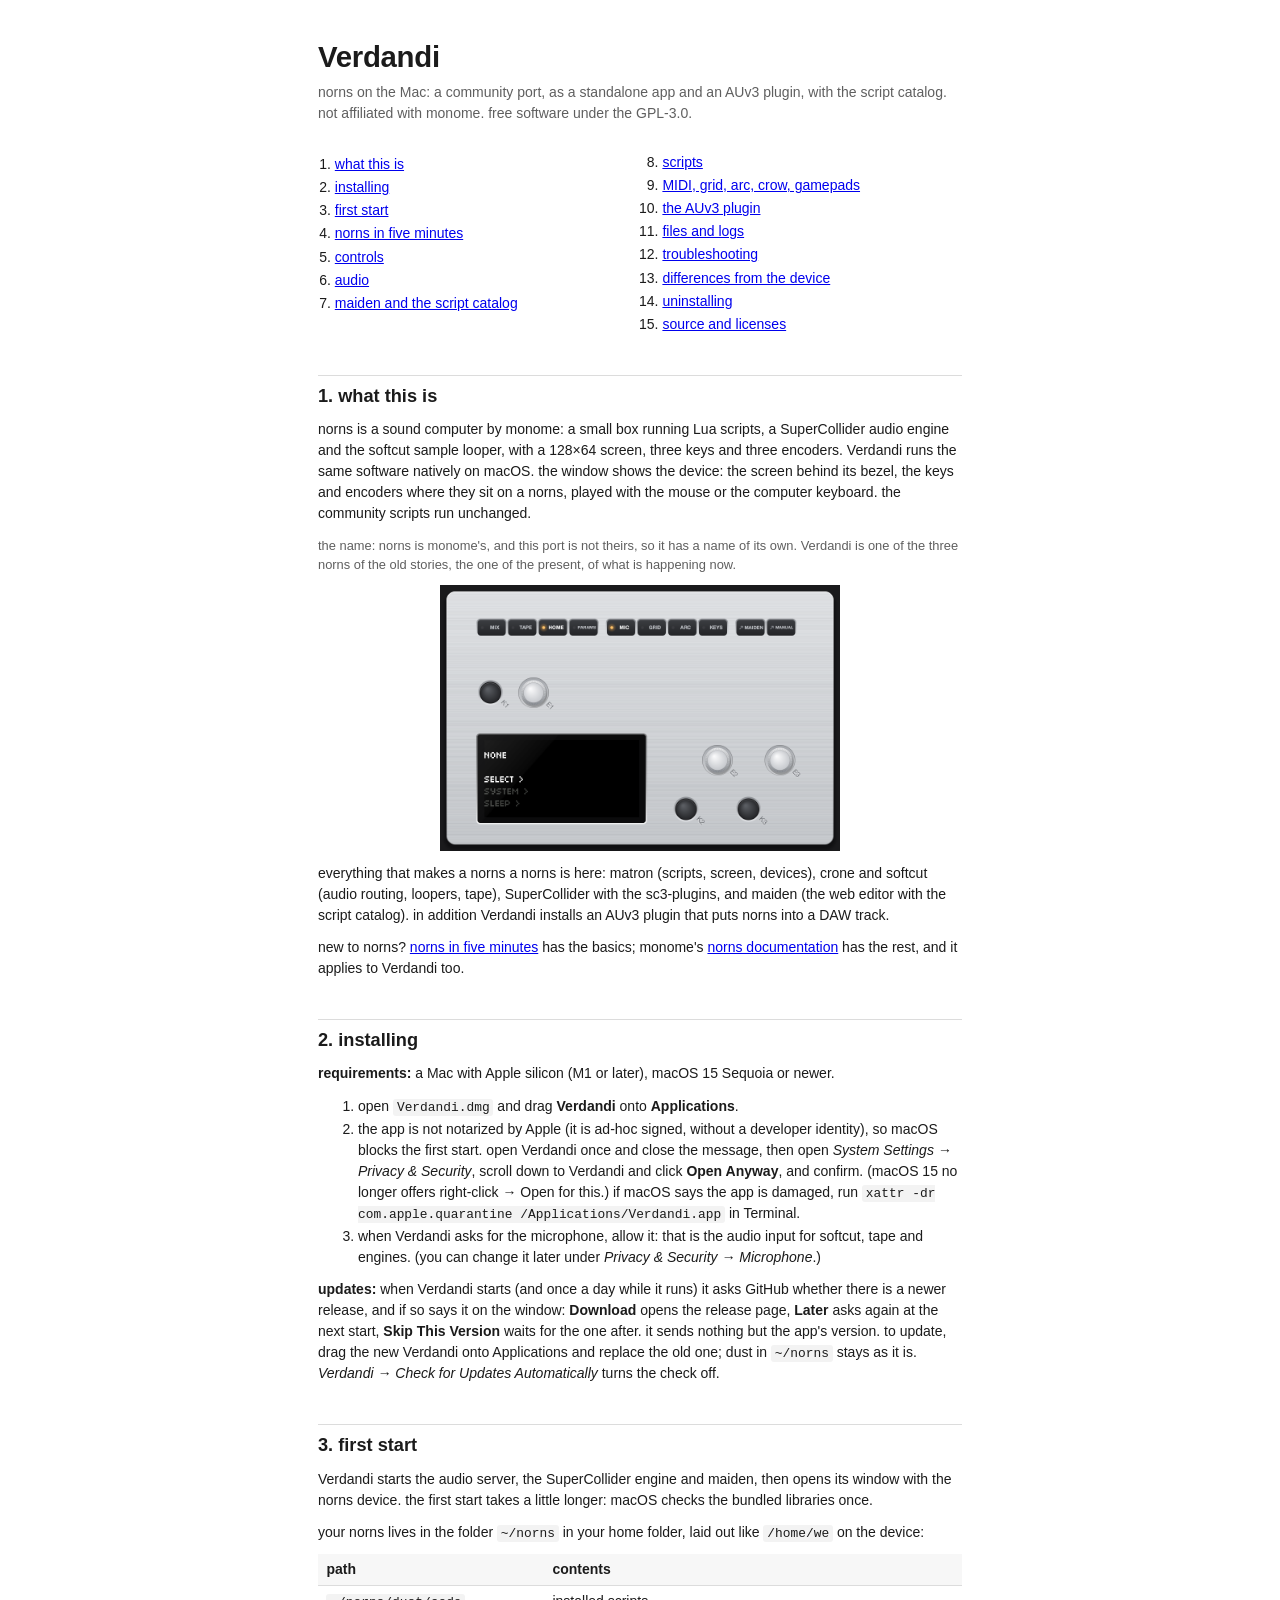
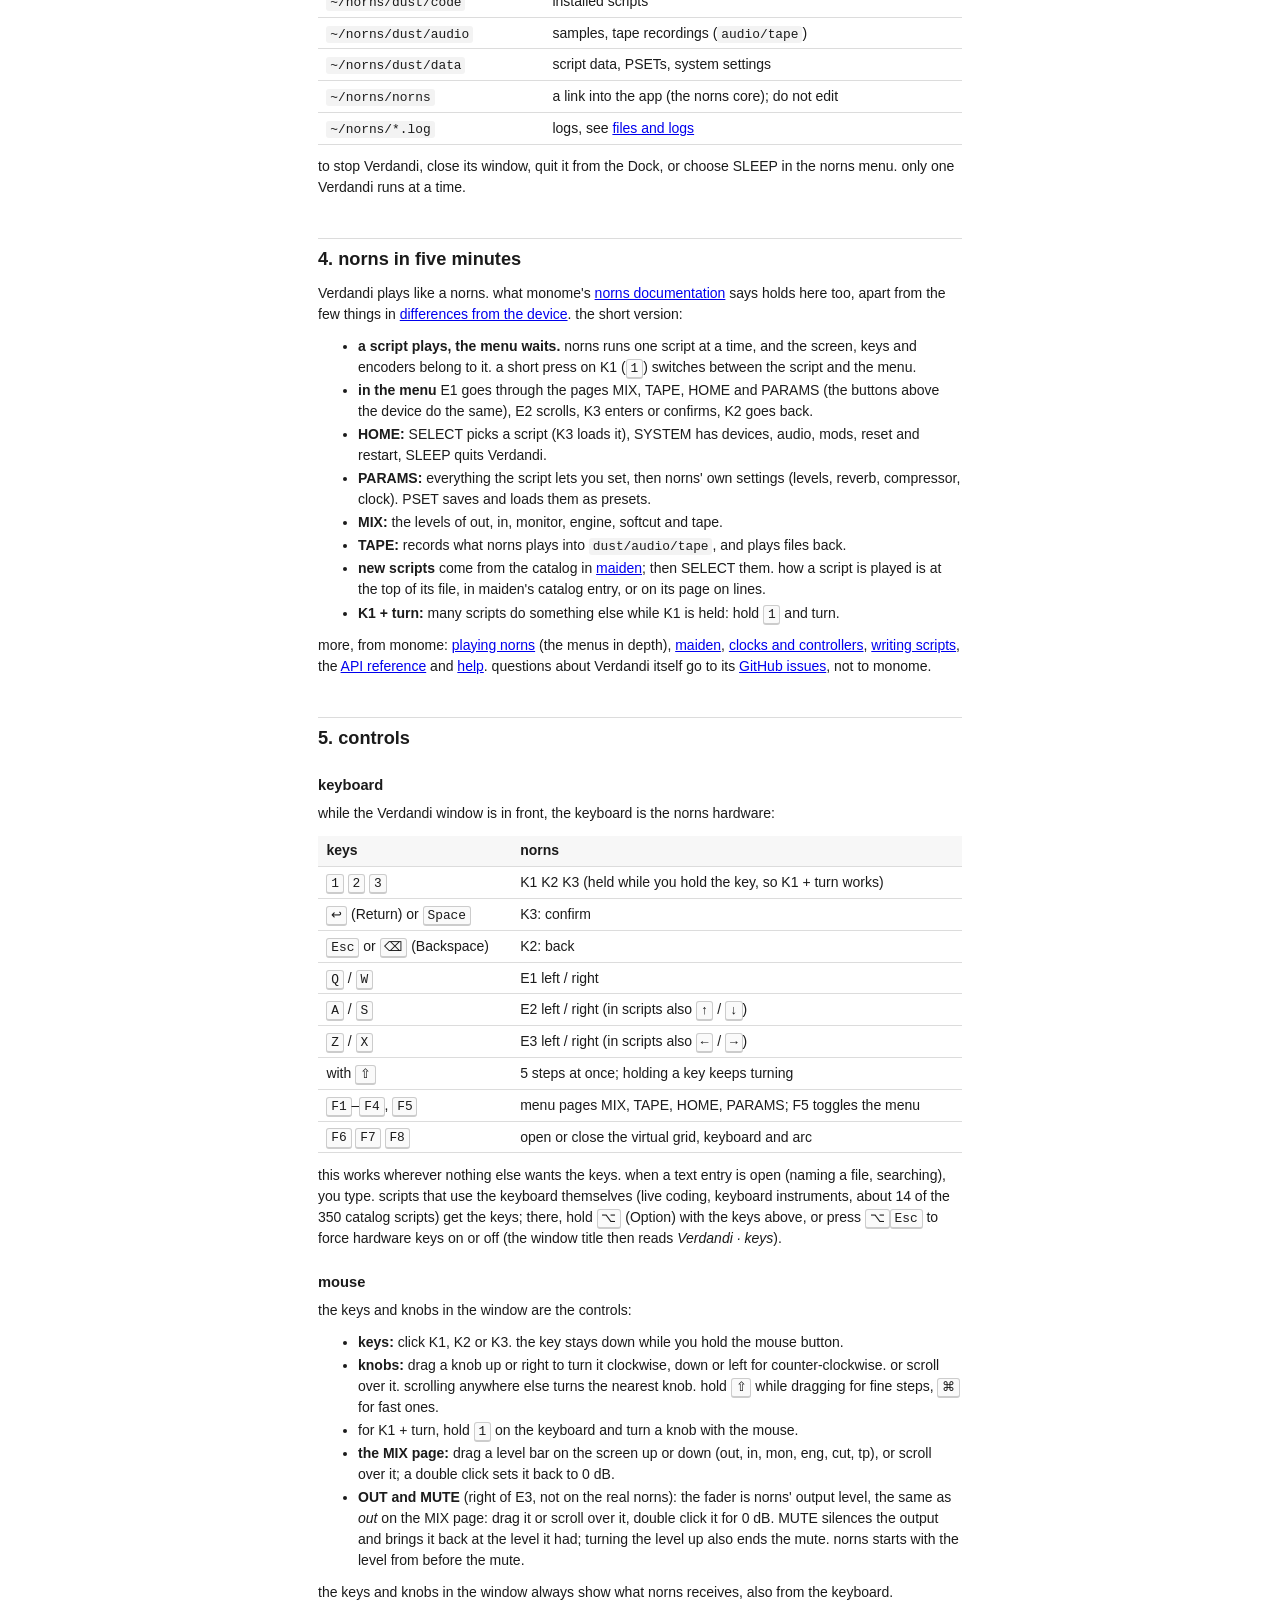
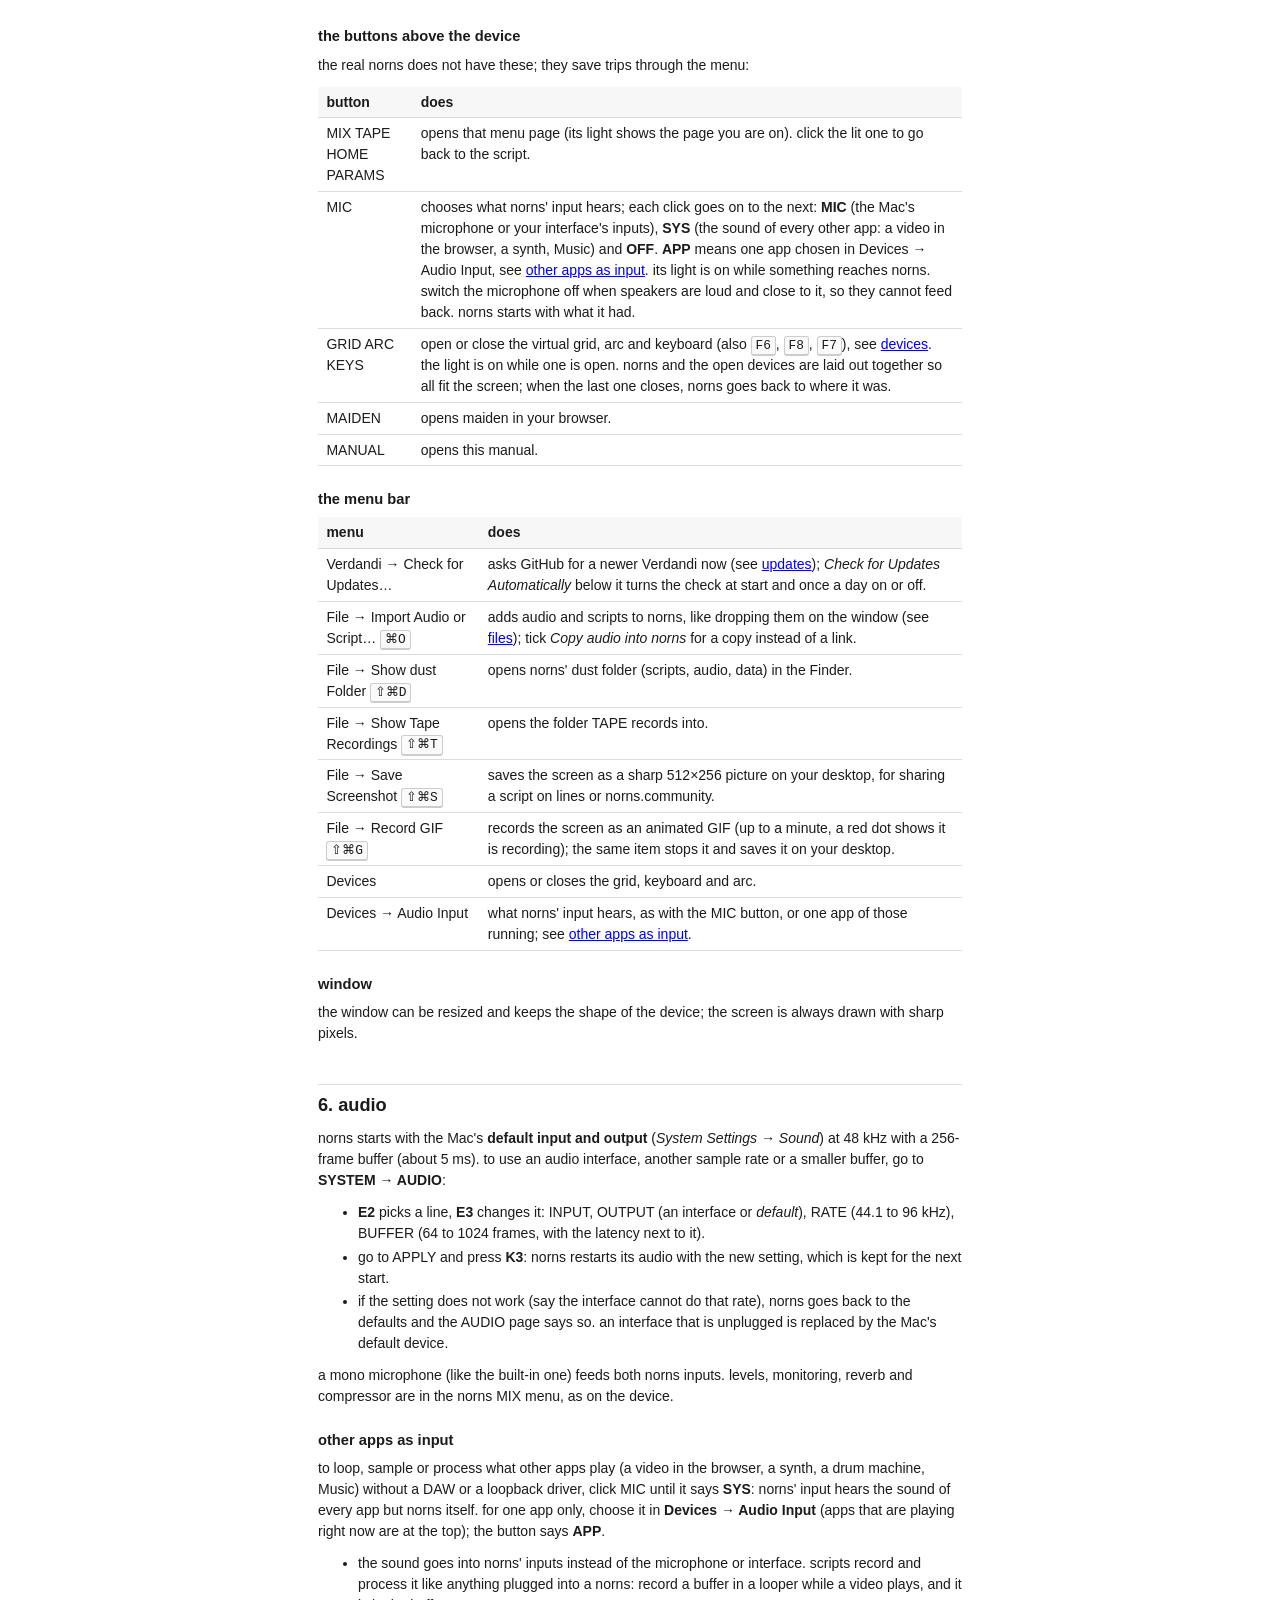
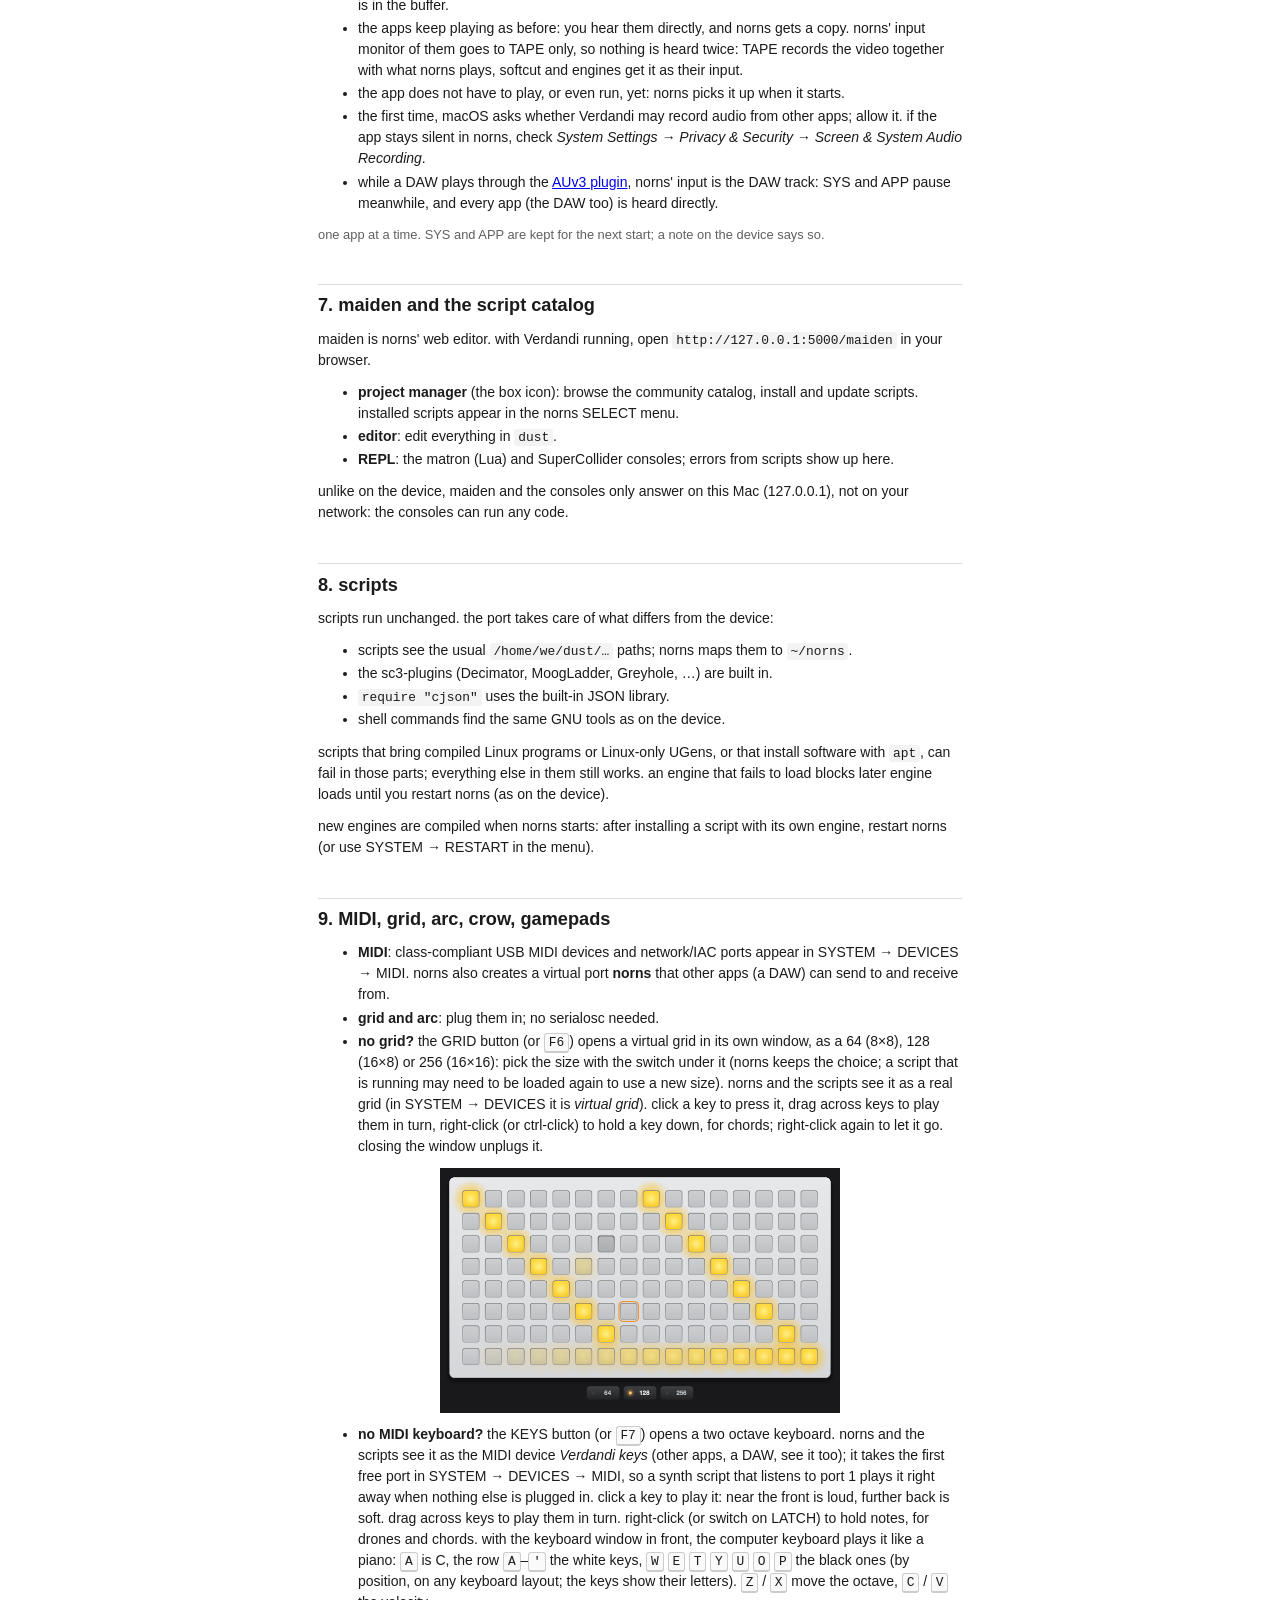
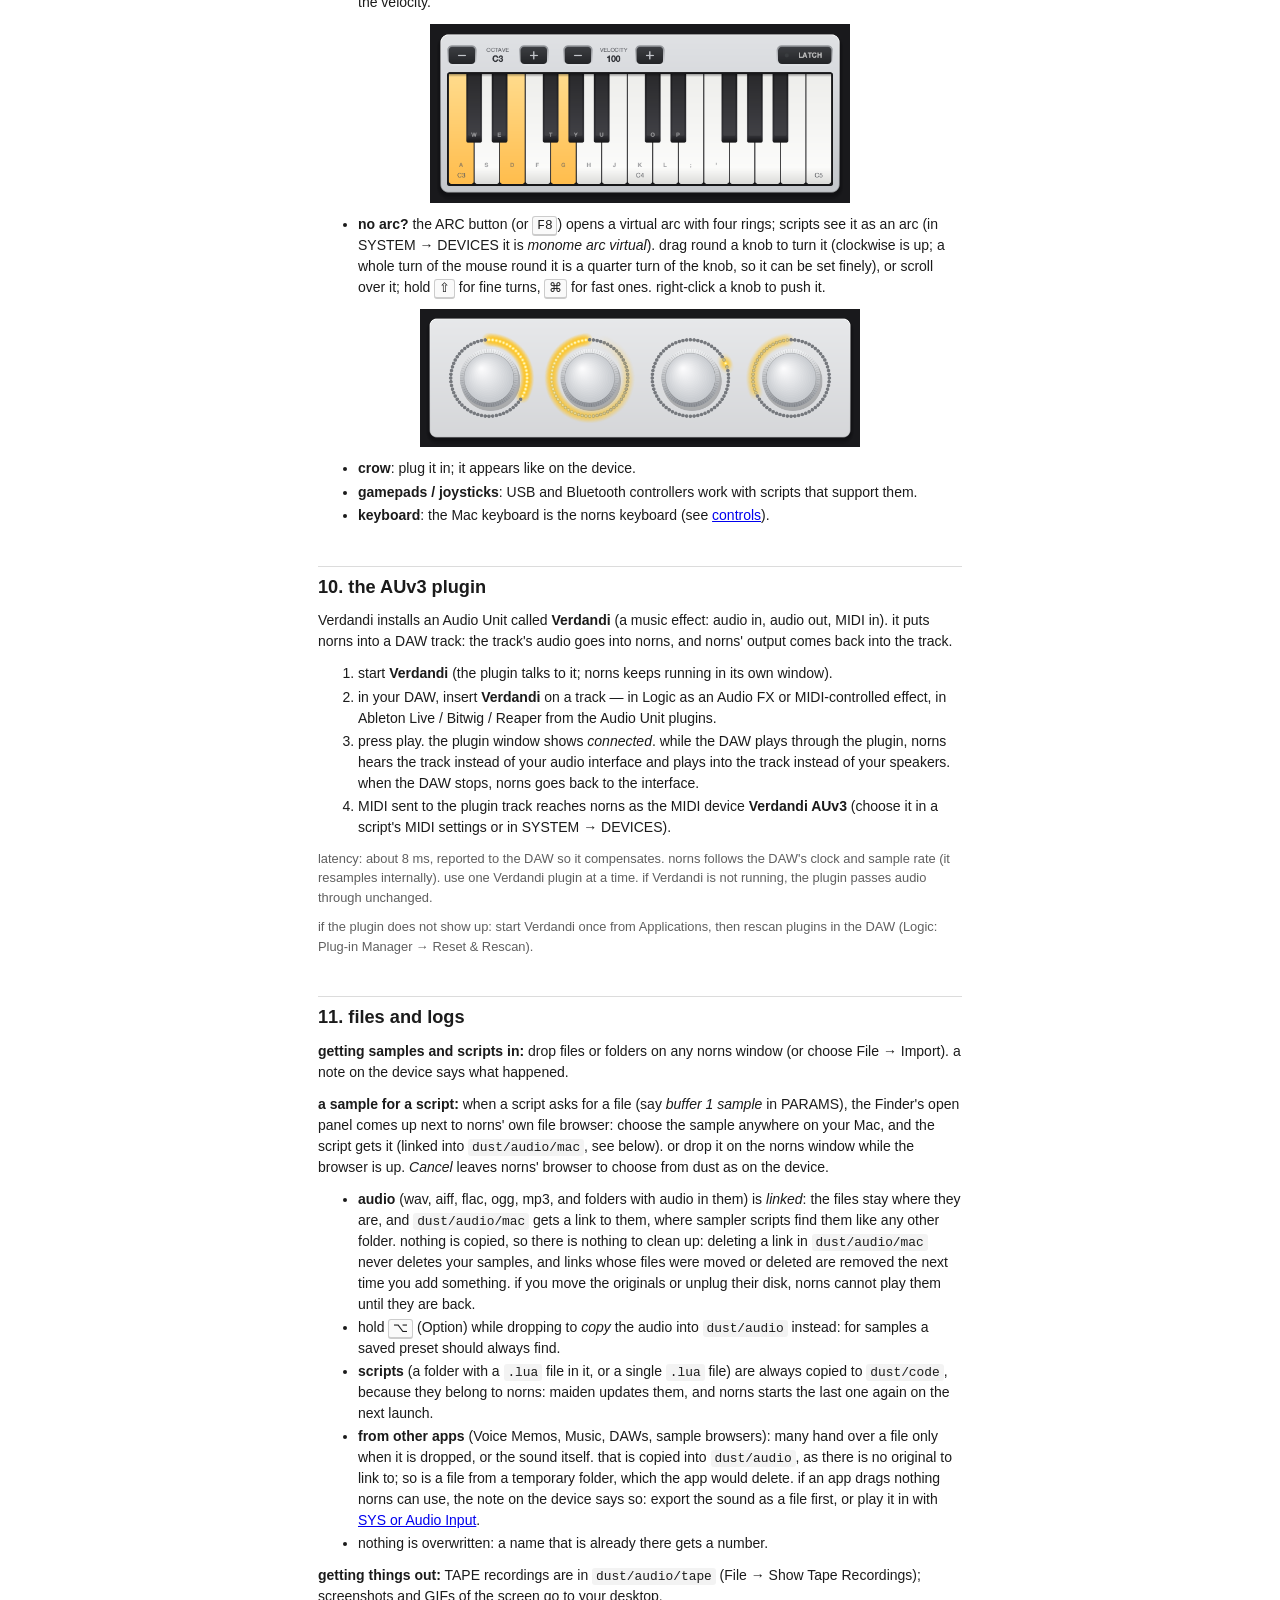
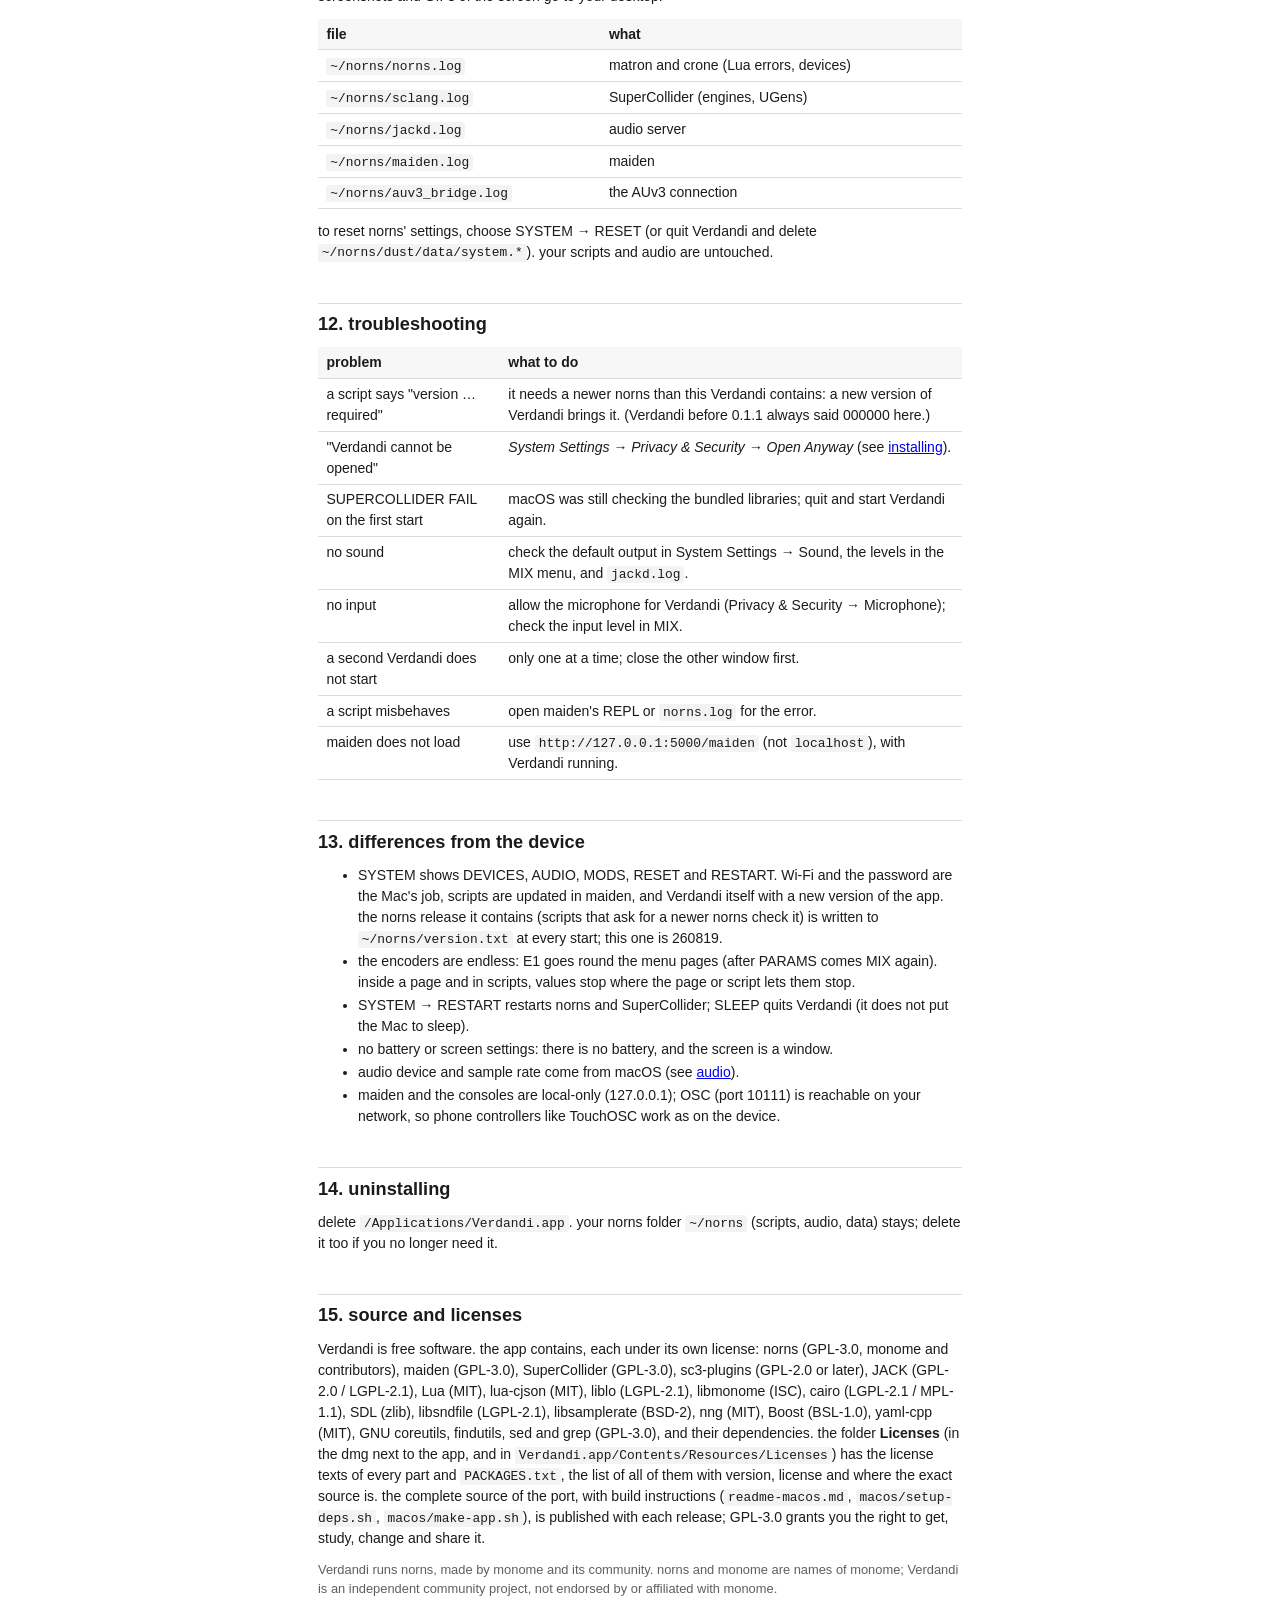
==== macos/manual/manual.html @ 720d36fa "update check: at start and once a day the app asks GitHub for the latest release and offers a newer " ====
<!doctype html>
<html lang="en">
<head>
<meta charset="utf-8">
<meta name="viewport" content="width=device-width, initial-scale=1">
<title>Verdandi — manual</title>
<style>
  :root { --ink: #1b1b1b; --dim: #5f5f5f; --rule: #dcdcdc; --code: #f3f3f3; --accent: #000; }
  @page { size: A4; margin: 18mm 18mm 20mm 18mm; }
  html { font: 10.5pt/1.5 -apple-system, "Helvetica Neue", Helvetica, Arial, sans-serif; color: var(--ink); }
  body { max-width: 46em; margin: 2.5em auto; padding: 0 1.2em; }
  h1 { font-size: 2.1em; margin: 0 0 .1em; letter-spacing: -.01em; }
  .sub { color: var(--dim); margin: 0 0 2em; }
  h2 { font-size: 1.3em; margin: 2.2em 0 .5em; padding-top: .4em; border-top: 1px solid var(--rule); break-after: avoid; }
  h3 { font-size: 1.05em; margin: 1.5em 0 .3em; break-after: avoid; }
  p, ul, ol, table { margin: .5em 0 .8em; }
  li { margin: .15em 0; }
  code, kbd { font: .92em/1.3 ui-monospace, "SF Mono", Menlo, monospace; background: var(--code); padding: .08em .3em; border-radius: 3px; }
  kbd { border: 1px solid #ccc; border-bottom-width: 2px; background: #fafafa; }
  pre { font: .9em/1.45 ui-monospace, "SF Mono", Menlo, monospace; background: var(--code); padding: .7em .9em; border-radius: 4px; overflow-x: auto; break-inside: avoid; }
  table { border-collapse: collapse; width: 100%; break-inside: avoid; }
  th, td { text-align: left; vertical-align: top; padding: .35em .6em; border-bottom: 1px solid var(--rule); }
  th { font-weight: 600; background: #f7f7f7; }
  .note { border-left: 3px solid var(--accent); padding: .3em .9em; background: #f8f8f8; break-inside: avoid; }
  .toc { columns: 2; column-gap: 2em; padding-left: 1.2em; }
  .small { color: var(--dim); font-size: .92em; }
</style>
</head>
<body>

<h1>Verdandi</h1>
<p class="sub">norns on the Mac: a community port, as a standalone app and an AUv3 plugin, with the script catalog.
not affiliated with monome. free software under the GPL-3.0.</p>

<ol class="toc">
  <li><a href="#about">what this is</a></li>
  <li><a href="#install">installing</a></li>
  <li><a href="#first">first start</a></li>
  <li><a href="#basics">norns in five minutes</a></li>
  <li><a href="#controls">controls</a></li>
  <li><a href="#audio">audio</a></li>
  <li><a href="#maiden">maiden and the script catalog</a></li>
  <li><a href="#scripts">scripts</a></li>
  <li><a href="#devices">MIDI, grid, arc, crow, gamepads</a></li>
  <li><a href="#auv3">the AUv3 plugin</a></li>
  <li><a href="#files">files and logs</a></li>
  <li><a href="#trouble">troubleshooting</a></li>
  <li><a href="#diff">differences from the device</a></li>
  <li><a href="#uninstall">uninstalling</a></li>
  <li><a href="#source">source and licenses</a></li>
</ol>

<h2 id="about">1. what this is</h2>
<p>norns is a sound computer by monome: a small box running Lua scripts, a SuperCollider audio
engine and the softcut sample looper, with a 128&times;64 screen, three keys and three encoders.
Verdandi runs the same software natively on macOS. the window shows the device: the screen
behind its bezel, the keys and encoders where they sit on a norns, played with the mouse or the
computer keyboard. the community scripts run unchanged.</p>
<p class="small">the name: norns is monome's, and this port is not theirs, so it has a name of its
own. Verdandi is one of the three norns of the old stories, the one of the present, of what is
happening now.</p>
<p><img src="[data-uri]" alt="the norns window" style="width:100%;max-width:400px;display:block;margin:0.6em auto"></p>
<p>everything that makes a norns a norns is here: matron (scripts, screen, devices), crone and
softcut (audio routing, loopers, tape), SuperCollider with the sc3-plugins, and maiden (the web
editor with the script catalog). in addition Verdandi installs an AUv3 plugin that puts norns
into a DAW track.</p>
<p>new to norns? <a href="#basics">norns in five minutes</a> has the basics; monome's
<a href="https://monome.org/docs/norns/">norns documentation</a> has the rest, and it applies to
Verdandi too.</p>

<h2 id="install">2. installing</h2>
<p><b>requirements:</b> a Mac with Apple silicon (M1 or later), macOS 15 Sequoia or newer.</p>
<ol>
  <li>open <code>Verdandi.dmg</code> and drag <b>Verdandi</b> onto <b>Applications</b>.</li>
  <li>the app is not notarized by Apple (it is ad-hoc signed, without a developer identity), so
      macOS blocks the first start. open Verdandi once and close the message, then open
      <i>System Settings &rarr; Privacy &amp; Security</i>, scroll down to Verdandi and click
      <b>Open Anyway</b>, and confirm. (macOS 15 no longer offers right-click &rarr; Open for this.)
      if macOS says the app is damaged, run
      <code>xattr -dr com.apple.quarantine /Applications/Verdandi.app</code> in Terminal.</li>
  <li>when Verdandi asks for the microphone, allow it: that is the audio input for softcut, tape
      and engines. (you can change it later under <i>Privacy &amp; Security &rarr; Microphone</i>.)</li>
</ol>
<p><b>updates:</b> when Verdandi starts (and once a day while it runs) it asks GitHub whether
there is a newer release, and if so says it on the window: <b>Download</b> opens the release
page, <b>Later</b> asks again at the next start, <b>Skip This Version</b> waits for the one
after. it sends nothing but the app's version. to update, drag the new Verdandi onto
Applications and replace the old one; dust in <code>~/norns</code> stays as it is.
<i>Verdandi &rarr; Check for Updates Automatically</i> turns the check off.</p>

<h2 id="first">3. first start</h2>
<p>Verdandi starts the audio server, the SuperCollider engine and maiden, then opens its window with the norns device.
the first start takes a little longer: macOS checks the bundled libraries once.</p>
<p>your norns lives in the folder <code>~/norns</code> in your home folder, laid out like
<code>/home/we</code> on the device:</p>
<table>
  <tr><th>path</th><th>contents</th></tr>
  <tr><td><code>~/norns/dust/code</code></td><td>installed scripts</td></tr>
  <tr><td><code>~/norns/dust/audio</code></td><td>samples, tape recordings (<code>audio/tape</code>)</td></tr>
  <tr><td><code>~/norns/dust/data</code></td><td>script data, PSETs, system settings</td></tr>
  <tr><td><code>~/norns/norns</code></td><td>a link into the app (the norns core); do not edit</td></tr>
  <tr><td><code>~/norns/*.log</code></td><td>logs, see <a href="#files">files and logs</a></td></tr>
</table>
<p>to stop Verdandi, close its window, quit it from the Dock, or choose SLEEP in the norns menu.
only one Verdandi runs at a time.</p>

<h2 id="basics">4. norns in five minutes</h2>
<p>Verdandi plays like a norns. what monome's <a href="https://monome.org/docs/norns/">norns
documentation</a> says holds here too, apart from the few things in
<a href="#diff">differences from the device</a>. the short version:</p>
<ul>
  <li><b>a script plays, the menu waits.</b> norns runs one script at a time, and the screen,
      keys and encoders belong to it. a short press on K1 (<kbd>1</kbd>) switches between the
      script and the menu.</li>
  <li><b>in the menu</b> E1 goes through the pages MIX, TAPE, HOME and PARAMS (the buttons
      above the device do the same), E2 scrolls, K3 enters or confirms, K2 goes back.</li>
  <li><b>HOME:</b> SELECT picks a script (K3 loads it), SYSTEM has devices, audio, mods, reset
      and restart, SLEEP quits Verdandi.</li>
  <li><b>PARAMS:</b> everything the script lets you set, then norns' own settings (levels,
      reverb, compressor, clock). PSET saves and loads them as presets.</li>
  <li><b>MIX:</b> the levels of out, in, monitor, engine, softcut and tape.</li>
  <li><b>TAPE:</b> records what norns plays into <code>dust/audio/tape</code>, and plays files
      back.</li>
  <li><b>new scripts</b> come from the catalog in <a href="#maiden">maiden</a>; then SELECT them.
      how a script is played is at the top of its file, in maiden's catalog entry, or on its
      page on lines.</li>
  <li><b>K1 + turn:</b> many scripts do something else while K1 is held: hold <kbd>1</kbd> and
      turn.</li>
</ul>
<p>more, from monome: <a href="https://monome.org/docs/norns/play/">playing norns</a> (the menus
in depth), <a href="https://monome.org/docs/norns/maiden/">maiden</a>,
<a href="https://monome.org/docs/norns/control-clock/">clocks and controllers</a>,
<a href="https://monome.org/docs/norns/scripting/">writing scripts</a>, the
<a href="https://monome.org/docs/norns/reference/">API reference</a> and
<a href="https://monome.org/docs/norns/help/">help</a>. questions about Verdandi itself go to
its <a href="https://github.com/ha1dcre/verdandi/issues">GitHub issues</a>, not to monome.</p>

<h2 id="controls">5. controls</h2>
<h3>keyboard</h3>
<p>while the Verdandi window is in front, the keyboard is the norns hardware:</p>
<table>
  <tr><th>keys</th><th>norns</th></tr>
  <tr><td><kbd>1</kbd> <kbd>2</kbd> <kbd>3</kbd></td><td>K1 K2 K3 (held while you hold the key, so K1&nbsp;+&nbsp;turn works)</td></tr>
  <tr><td><kbd>&#8617;</kbd> (Return) or <kbd>Space</kbd></td><td>K3: confirm</td></tr>
  <tr><td><kbd>Esc</kbd> or <kbd>&#9003;</kbd> (Backspace)</td><td>K2: back</td></tr>
  <tr><td><kbd>Q</kbd> / <kbd>W</kbd></td><td>E1 left / right</td></tr>
  <tr><td><kbd>A</kbd> / <kbd>S</kbd></td><td>E2 left / right (in scripts also <kbd>&uarr;</kbd> / <kbd>&darr;</kbd>)</td></tr>
  <tr><td><kbd>Z</kbd> / <kbd>X</kbd></td><td>E3 left / right (in scripts also <kbd>&larr;</kbd> / <kbd>&rarr;</kbd>)</td></tr>
  <tr><td>with <kbd>&#8679;</kbd></td><td>5 steps at once; holding a key keeps turning</td></tr>
  <tr><td><kbd>F1</kbd>&ndash;<kbd>F4</kbd>, <kbd>F5</kbd></td><td>menu pages MIX, TAPE, HOME, PARAMS; F5 toggles the menu</td></tr>
  <tr><td><kbd>F6</kbd> <kbd>F7</kbd> <kbd>F8</kbd></td><td>open or close the virtual grid, keyboard and arc</td></tr>
</table>
<p>this works wherever nothing else wants the keys. when a text entry is open (naming a file,
searching), you type. scripts that use the keyboard themselves (live coding, keyboard
instruments, about 14 of the 350 catalog scripts) get the keys; there, hold <kbd>&#8997;</kbd>
(Option) with the keys above, or press <kbd>&#8997;</kbd><kbd>Esc</kbd> to force hardware keys
on or off (the window title then reads <i>Verdandi &middot; keys</i>).</p>
<h3>mouse</h3>
<p>the keys and knobs in the window are the controls:</p>
<ul>
  <li><b>keys:</b> click K1, K2 or K3. the key stays down while you hold the mouse button.</li>
  <li><b>knobs:</b> drag a knob up or right to turn it clockwise, down or left for
      counter-clockwise. or scroll over it. scrolling anywhere else turns the nearest knob.
      hold <kbd>&#8679;</kbd> while dragging for fine steps, <kbd>&#8984;</kbd> for fast ones.</li>
  <li>for K1&nbsp;+&nbsp;turn, hold <kbd>1</kbd> on the keyboard and turn a knob with the mouse.</li>
  <li><b>the MIX page:</b> drag a level bar on the screen up or down (out, in, mon, eng, cut,
      tp), or scroll over it; a double click sets it back to 0&nbsp;dB.</li>
  <li><b>OUT and MUTE</b> (right of E3, not on the real norns): the fader is norns' output
      level, the same as <i>out</i> on the MIX page: drag it or scroll over it, double click it
      for 0&nbsp;dB. MUTE silences
      the output and brings it back at the level it had; turning the level up also ends the
      mute. norns starts with the level from before the mute.</li>
</ul>
<p>the keys and knobs in the window always show what norns receives, also from the keyboard.</p>
<h3>the buttons above the device</h3>
<p>the real norns does not have these; they save trips through the menu:</p>
<table>
  <tr><th>button</th><th>does</th></tr>
  <tr><td>MIX TAPE HOME PARAMS</td><td>opens that menu page (its light shows the page you are on).
      click the lit one to go back to the script.</td></tr>
  <tr><td>MIC</td><td>chooses what norns' input hears; each click goes on to the next:
      <b>MIC</b> (the Mac's microphone or your interface's inputs), <b>SYS</b> (the sound of
      every other app: a video in the browser, a synth, Music) and <b>OFF</b>. <b>APP</b> means
      one app chosen in Devices &rarr; Audio Input, see <a href="#appinput">other apps as
      input</a>. its light is on while something reaches norns. switch the microphone off when
      speakers are loud and close to it, so they cannot feed back. norns starts with what it
      had.</td></tr>
  <tr><td>GRID ARC KEYS</td><td>open or close the virtual grid, arc and keyboard (also
      <kbd>F6</kbd>, <kbd>F8</kbd>, <kbd>F7</kbd>), see <a href="#devices">devices</a>. the
      light is on while one is open. norns and the open devices are laid out together so all
      fit the screen; when the last one closes, norns goes back to where it was.</td></tr>
  <tr><td>MAIDEN</td><td>opens maiden in your browser.</td></tr>
  <tr><td>MANUAL</td><td>opens this manual.</td></tr>
</table>
<h3>the menu bar</h3>
<table>
  <tr><th>menu</th><th>does</th></tr>
  <tr><td>Verdandi &rarr; Check for Updates&hellip;</td><td>asks GitHub for a newer Verdandi now
      (see <a href="#install">updates</a>); <i>Check for Updates Automatically</i> below it turns
      the check at start and once a day on or off.</td></tr>
  <tr><td>File &rarr; Import Audio or Script&hellip; <kbd>&#8984;O</kbd></td><td>adds audio and
      scripts to norns, like dropping them on the window (see <a href="#files">files</a>); tick
      <i>Copy audio into norns</i> for a copy instead of a link.</td></tr>
  <tr><td>File &rarr; Show dust Folder <kbd>&#8679;&#8984;D</kbd></td><td>opens norns' dust folder
      (scripts, audio, data) in the Finder.</td></tr>
  <tr><td>File &rarr; Show Tape Recordings <kbd>&#8679;&#8984;T</kbd></td><td>opens the folder TAPE
      records into.</td></tr>
  <tr><td>File &rarr; Save Screenshot <kbd>&#8679;&#8984;S</kbd></td><td>saves the screen as a sharp
      512&times;256 picture on your desktop, for sharing a script on lines or norns.community.</td></tr>
  <tr><td>File &rarr; Record GIF <kbd>&#8679;&#8984;G</kbd></td><td>records the screen as an animated
      GIF (up to a minute, a red dot shows it is recording); the same item stops it and saves it on
      your desktop.</td></tr>
  <tr><td>Devices</td><td>opens or closes the grid, keyboard and arc.</td></tr>
  <tr><td>Devices &rarr; Audio Input</td><td>what norns' input hears, as with the MIC button,
      or one app of those running; see <a href="#appinput">other apps as input</a>.</td></tr>
</table>
<h3>window</h3>
<p>the window can be resized and keeps the shape of the device; the screen is always drawn with
sharp pixels.</p>

<h2 id="audio">6. audio</h2>
<p>norns starts with the Mac's <b>default input and output</b> (<i>System Settings &rarr;
Sound</i>) at 48&nbsp;kHz with a 256-frame buffer (about 5&nbsp;ms). to use an audio interface,
another sample rate or a smaller buffer, go to <b>SYSTEM &rarr; AUDIO</b>:</p>
<ul>
  <li><b>E2</b> picks a line, <b>E3</b> changes it: INPUT, OUTPUT (an interface or
      <i>default</i>), RATE (44.1 to 96&nbsp;kHz), BUFFER (64 to 1024 frames, with the
      latency next to it).</li>
  <li>go to APPLY and press <b>K3</b>: norns restarts its audio with the new setting, which is
      kept for the next start.</li>
  <li>if the setting does not work (say the interface cannot do that rate), norns goes back to
      the defaults and the AUDIO page says so. an interface that is unplugged is replaced by the
      Mac's default device.</li>
</ul>
<p>a mono microphone (like the built-in one) feeds both norns inputs. levels, monitoring,
reverb and compressor are in the norns MIX menu, as on the device.</p>
<h3 id="appinput">other apps as input</h3>
<p>to loop, sample or process what other apps play (a video in the browser, a synth, a drum
machine, Music) without a DAW or a loopback driver, click MIC until it says <b>SYS</b>: norns'
input hears the sound of every app but norns itself. for one app only, choose it in
<b>Devices &rarr; Audio Input</b> (apps that are playing right now are at the top); the button
says <b>APP</b>.</p>
<ul>
  <li>the sound goes into norns' inputs instead of the microphone or interface. scripts record
      and process it like anything plugged into a norns: record a buffer in a looper while a
      video plays, and it is in the buffer.</li>
  <li>the apps keep playing as before: you hear them directly, and norns gets a copy. norns'
      input monitor of them goes to TAPE only, so nothing is heard twice: TAPE records the
      video together with what norns plays, softcut and engines get it as their input.</li>
  <li>the app does not have to play, or even run, yet: norns picks it up when it starts.</li>
  <li>the first time, macOS asks whether Verdandi may record audio from other apps; allow it. if
      the app stays silent in norns, check <i>System Settings &rarr; Privacy &amp; Security
      &rarr; Screen &amp; System Audio Recording</i>.</li>
  <li>while a DAW plays through the <a href="#auv3">AUv3 plugin</a>, norns' input is the DAW
      track: SYS and APP pause meanwhile, and every app (the DAW too) is heard directly.</li>
</ul>
<p class="small">one app at a time. SYS and APP are kept for the next start; a note on the
device says so.</p>

<h2 id="maiden">7. maiden and the script catalog</h2>
<p>maiden is norns' web editor. with Verdandi running, open
<b><code>http://127.0.0.1:5000/maiden</code></b> in your browser.</p>
<ul>
  <li><b>project manager</b> (the box icon): browse the community catalog, install and update
      scripts. installed scripts appear in the norns SELECT menu.</li>
  <li><b>editor</b>: edit everything in <code>dust</code>.</li>
  <li><b>REPL</b>: the matron (Lua) and SuperCollider consoles; errors from scripts show up here.</li>
</ul>
<p>unlike on the device, maiden and the consoles only answer on this Mac (127.0.0.1), not on
your network: the consoles can run any code.</p>

<h2 id="scripts">8. scripts</h2>
<p>scripts run unchanged. the port takes care of what differs from the device:</p>
<ul>
  <li>scripts see the usual <code>/home/we/dust/&hellip;</code> paths; norns maps them to <code>~/norns</code>.</li>
  <li>the sc3-plugins (Decimator, MoogLadder, Greyhole, &hellip;) are built in.</li>
  <li><code>require "cjson"</code> uses the built-in JSON library.</li>
  <li>shell commands find the same GNU tools as on the device.</li>
</ul>
<p>scripts that bring compiled Linux programs or Linux-only UGens, or that install software with
<code>apt</code>, can fail in those parts; everything else in them still works. an engine that
fails to load blocks later engine loads until you restart norns (as on the device).</p>
<p>new engines are compiled when norns starts: after installing a script with its own engine,
restart norns (or use SYSTEM &rarr; RESTART in the menu).</p>

<h2 id="devices">9. MIDI, grid, arc, crow, gamepads</h2>
<ul>
  <li><b>MIDI</b>: class-compliant USB MIDI devices and network/IAC ports appear in
      SYSTEM &rarr; DEVICES &rarr; MIDI. norns also creates a virtual port <b>norns</b> that other
      apps (a DAW) can send to and receive from.</li>
  <li><b>grid and arc</b>: plug them in; no serialosc needed.</li>
  <li><b>no grid?</b> the GRID button (or <kbd>F6</kbd>) opens a virtual grid in its own
      window, as a 64 (8&times;8), 128 (16&times;8) or 256 (16&times;16): pick the size with the
      switch under it (norns keeps the choice; a script that is running may need to be loaded
      again to use a new size). norns and the scripts see it as a real grid (in SYSTEM &rarr;
      DEVICES it is <i>virtual grid</i>). click a key to press it, drag across keys to play them in turn,
      right-click (or ctrl-click) to hold a key down, for chords; right-click again to let it
      go. closing the window unplugs it.</li>
</ul>
<p><img src="[data-uri]" alt="the virtual grid" style="width:100%;max-width:400px;display:block;margin:0.6em auto"></p>
<ul>
  <li><b>no MIDI keyboard?</b> the KEYS button (or <kbd>F7</kbd>) opens a two octave keyboard. norns
      and the scripts see it as the MIDI device <i>Verdandi keys</i> (other apps, a DAW, see it too);
      it takes the first free port in SYSTEM &rarr; DEVICES &rarr; MIDI, so a synth script that
      listens to port 1 plays it right away when nothing else is plugged in. click a key to play
      it: near the front is loud, further back is soft. drag across keys to play them in turn.
      right-click (or switch on LATCH) to hold notes, for drones and chords. with the keyboard
      window in front, the computer keyboard plays it like a piano: <kbd>A</kbd> is C, the row
      <kbd>A</kbd>&ndash;<kbd>'</kbd> the white keys, <kbd>W</kbd> <kbd>E</kbd> <kbd>T</kbd>
      <kbd>Y</kbd> <kbd>U</kbd> <kbd>O</kbd> <kbd>P</kbd> the black ones (by position, on any
      keyboard layout; the keys show their letters). <kbd>Z</kbd> / <kbd>X</kbd> move the octave,
      <kbd>C</kbd> / <kbd>V</kbd> the velocity.</li>
</ul>
<p><img src="[data-uri]" alt="the virtual keyboard" style="width:100%;max-width:420px;display:block;margin:0.6em auto"></p>
<ul>
  <li><b>no arc?</b> the ARC button (or <kbd>F8</kbd>) opens a virtual arc with four rings; scripts
      see it as an arc (in SYSTEM &rarr; DEVICES it is <i>monome arc virtual</i>). drag round a knob
      to turn it (clockwise is up; a whole turn of the mouse round it is a quarter turn of the
      knob, so it can be set finely), or scroll over it; hold <kbd>&#8679;</kbd> for fine
      turns, <kbd>&#8984;</kbd> for fast ones. right-click a knob to push it.</li>
</ul>
<p><img src="[data-uri]" alt="the virtual arc" style="width:100%;max-width:440px;display:block;margin:0.6em auto"></p>
<ul>
  <li><b>crow</b>: plug it in; it appears like on the device.</li>
  <li><b>gamepads / joysticks</b>: USB and Bluetooth controllers work with scripts that support
      them.</li>
  <li><b>keyboard</b>: the Mac keyboard is the norns keyboard (see <a href="#controls">controls</a>).</li>
</ul>

<h2 id="auv3">10. the AUv3 plugin</h2>
<p>Verdandi installs an Audio Unit called <b>Verdandi</b> (a music effect: audio in, audio out, MIDI
in). it puts norns into a DAW track: the track's audio goes into norns, and norns' output comes
back into the track.</p>
<ol>
  <li>start <b>Verdandi</b> (the plugin talks to it; norns keeps running in its own window).</li>
  <li>in your DAW, insert <b>Verdandi</b> on a track &mdash; in Logic as an Audio FX or
      MIDI-controlled effect, in Ableton Live / Bitwig / Reaper from the Audio Unit plugins.</li>
  <li>press play. the plugin window shows <i>connected</i>. while the DAW plays through the
      plugin, norns hears the track instead of your audio interface and plays into the track
      instead of your speakers. when the DAW stops, norns goes back to the interface.</li>
  <li>MIDI sent to the plugin track reaches norns as the MIDI device <b>Verdandi AUv3</b>
      (choose it in a script's MIDI settings or in SYSTEM &rarr; DEVICES).</li>
</ol>
<p class="small">latency: about 8&nbsp;ms, reported to the DAW so it compensates. norns follows the
DAW's clock and sample rate (it resamples internally). use one Verdandi plugin at a time. if Verdandi
is not running, the plugin passes audio through unchanged.</p>
<p class="small">if the plugin does not show up: start Verdandi once from Applications, then
rescan plugins in the DAW (Logic: Plug-in Manager &rarr; Reset &amp; Rescan).</p>

<h2 id="files">11. files and logs</h2>
<p><b>getting samples and scripts in:</b> drop files or folders on any norns window (or choose
File &rarr; Import). a note on the device says what happened.</p>
<p><b>a sample for a script:</b> when a script asks for a file (say <i>buffer 1 sample</i> in
PARAMS), the Finder's open panel comes up next to norns' own file browser: choose the sample
anywhere on your Mac, and the script gets it (linked into <code>dust/audio/mac</code>, see
below). or drop it on the norns window while the browser is up. <i>Cancel</i> leaves norns'
browser to choose from dust as on the device.</p>
<ul>
  <li><b>audio</b> (wav, aiff, flac, ogg, mp3, and folders with audio in them) is <i>linked</i>:
      the files stay where they are, and <code>dust/audio/mac</code> gets a link to them, where
      sampler scripts find them like any other folder. nothing is copied, so there is nothing to
      clean up: deleting a link in <code>dust/audio/mac</code> never deletes your samples, and
      links whose files were moved or deleted are removed the next time you add something.
      if you move the originals or unplug their disk, norns cannot play them until they are
      back.</li>
  <li>hold <kbd>&#8997;</kbd> (Option) while dropping to <i>copy</i> the audio into
      <code>dust/audio</code> instead: for samples a saved preset should always find.</li>
  <li><b>scripts</b> (a folder with a <code>.lua</code> file in it, or a single <code>.lua</code>
      file) are always copied to <code>dust/code</code>, because they belong to norns: maiden
      updates them, and norns starts the last one again on the next launch.</li>
  <li><b>from other apps</b> (Voice Memos, Music, DAWs, sample browsers): many hand over a file
      only when it is dropped, or the sound itself. that is copied into
      <code>dust/audio</code>, as there is no original to link to; so is a file from a temporary
      folder, which the app would delete. if an app drags nothing norns can use, the note on the
      device says so: export the sound as a file first, or play it in with
      <a href="#appinput">SYS or Audio Input</a>.</li>
  <li>nothing is overwritten: a name that is already there gets a number.</li>
</ul>
<p><b>getting things out:</b> TAPE recordings are in <code>dust/audio/tape</code> (File &rarr;
Show Tape Recordings); screenshots and GIFs of the screen go to your desktop.</p>
<table>
  <tr><th>file</th><th>what</th></tr>
  <tr><td><code>~/norns/norns.log</code></td><td>matron and crone (Lua errors, devices)</td></tr>
  <tr><td><code>~/norns/sclang.log</code></td><td>SuperCollider (engines, UGens)</td></tr>
  <tr><td><code>~/norns/jackd.log</code></td><td>audio server</td></tr>
  <tr><td><code>~/norns/maiden.log</code></td><td>maiden</td></tr>
  <tr><td><code>~/norns/auv3_bridge.log</code></td><td>the AUv3 connection</td></tr>
</table>
<p>to reset norns' settings, choose SYSTEM &rarr; RESET (or quit Verdandi and delete
<code>~/norns/dust/data/system.*</code>). your scripts and audio are untouched.</p>

<h2 id="trouble">12. troubleshooting</h2>
<table>
  <tr><th>problem</th><th>what to do</th></tr>
  <tr><td>a script says "version &hellip; required"</td><td>it needs a newer norns than this Verdandi contains: a new version of Verdandi brings it. (Verdandi before 0.1.1 always said 000000 here.)</td></tr>
  <tr><td>"Verdandi cannot be opened"</td><td><i>System Settings &rarr; Privacy &amp; Security &rarr; Open Anyway</i> (see <a href="#install">installing</a>).</td></tr>
  <tr><td>SUPERCOLLIDER FAIL on the first start</td><td>macOS was still checking the bundled libraries; quit and start Verdandi again.</td></tr>
  <tr><td>no sound</td><td>check the default output in System Settings &rarr; Sound, the levels in the MIX menu, and <code>jackd.log</code>.</td></tr>
  <tr><td>no input</td><td>allow the microphone for Verdandi (Privacy &amp; Security &rarr; Microphone); check the input level in MIX.</td></tr>
  <tr><td>a second Verdandi does not start</td><td>only one at a time; close the other window first.</td></tr>
  <tr><td>a script misbehaves</td><td>open maiden's REPL or <code>norns.log</code> for the error.</td></tr>
  <tr><td>maiden does not load</td><td>use <code>http://127.0.0.1:5000/maiden</code> (not <code>localhost</code>), with Verdandi running.</td></tr>
</table>

<h2 id="diff">13. differences from the device</h2>
<ul>
  <li>SYSTEM shows DEVICES, AUDIO, MODS, RESET and RESTART. Wi-Fi and the password are the Mac's job,
      scripts are updated in maiden, and Verdandi itself with a new version of the app. the
      norns release it contains (scripts that ask for a newer norns check it) is written to
      <code>~/norns/version.txt</code> at every start; this one is 260819.</li>
  <li>the encoders are endless: E1 goes round the menu pages (after PARAMS comes MIX again).
      inside a page and in scripts, values stop where the page or script lets them stop.</li>
  <li>SYSTEM &rarr; RESTART restarts norns and SuperCollider; SLEEP quits Verdandi (it does not put
      the Mac to sleep).</li>
  <li>no battery or screen settings: there is no battery, and the screen is a window.</li>
  <li>audio device and sample rate come from macOS (see <a href="#audio">audio</a>).</li>
  <li>maiden and the consoles are local-only (127.0.0.1); OSC (port 10111) is reachable on your
      network, so phone controllers like TouchOSC work as on the device.</li>
</ul>

<h2 id="uninstall">14. uninstalling</h2>
<p>delete <code>/Applications/Verdandi.app</code>. your norns folder <code>~/norns</code> (scripts,
audio, data) stays; delete it too if you no longer need it.</p>

<h2 id="source">15. source and licenses</h2>
<p>Verdandi is free software. the app contains, each under its own license:
norns (GPL-3.0, monome and contributors), maiden (GPL-3.0), SuperCollider (GPL-3.0),
sc3-plugins (GPL-2.0 or later), JACK (GPL-2.0 / LGPL-2.1), Lua (MIT), lua-cjson (MIT),
liblo (LGPL-2.1), libmonome (ISC), cairo (LGPL-2.1 / MPL-1.1), SDL (zlib), libsndfile (LGPL-2.1),
libsamplerate (BSD-2), nng (MIT), Boost (BSL-1.0), yaml-cpp (MIT), GNU coreutils, findutils,
sed and grep (GPL-3.0), and their dependencies. the folder <b>Licenses</b> (in the dmg next to
the app, and in <code>Verdandi.app/Contents/Resources/Licenses</code>) has the license texts of
every part and <code>PACKAGES.txt</code>, the list of all of them with version, license and
where the exact source is. the complete source of the port, with build
instructions (<code>readme-macos.md</code>, <code>macos/setup-deps.sh</code>,
<code>macos/make-app.sh</code>), is published with each release; GPL-3.0 grants you the right
to get, study, change and share it.</p>
<p class="small">Verdandi runs norns, made by monome and its community. norns and monome are
names of monome; Verdandi is an independent community project, not endorsed by or affiliated
with monome.</p>

</body>
</html>
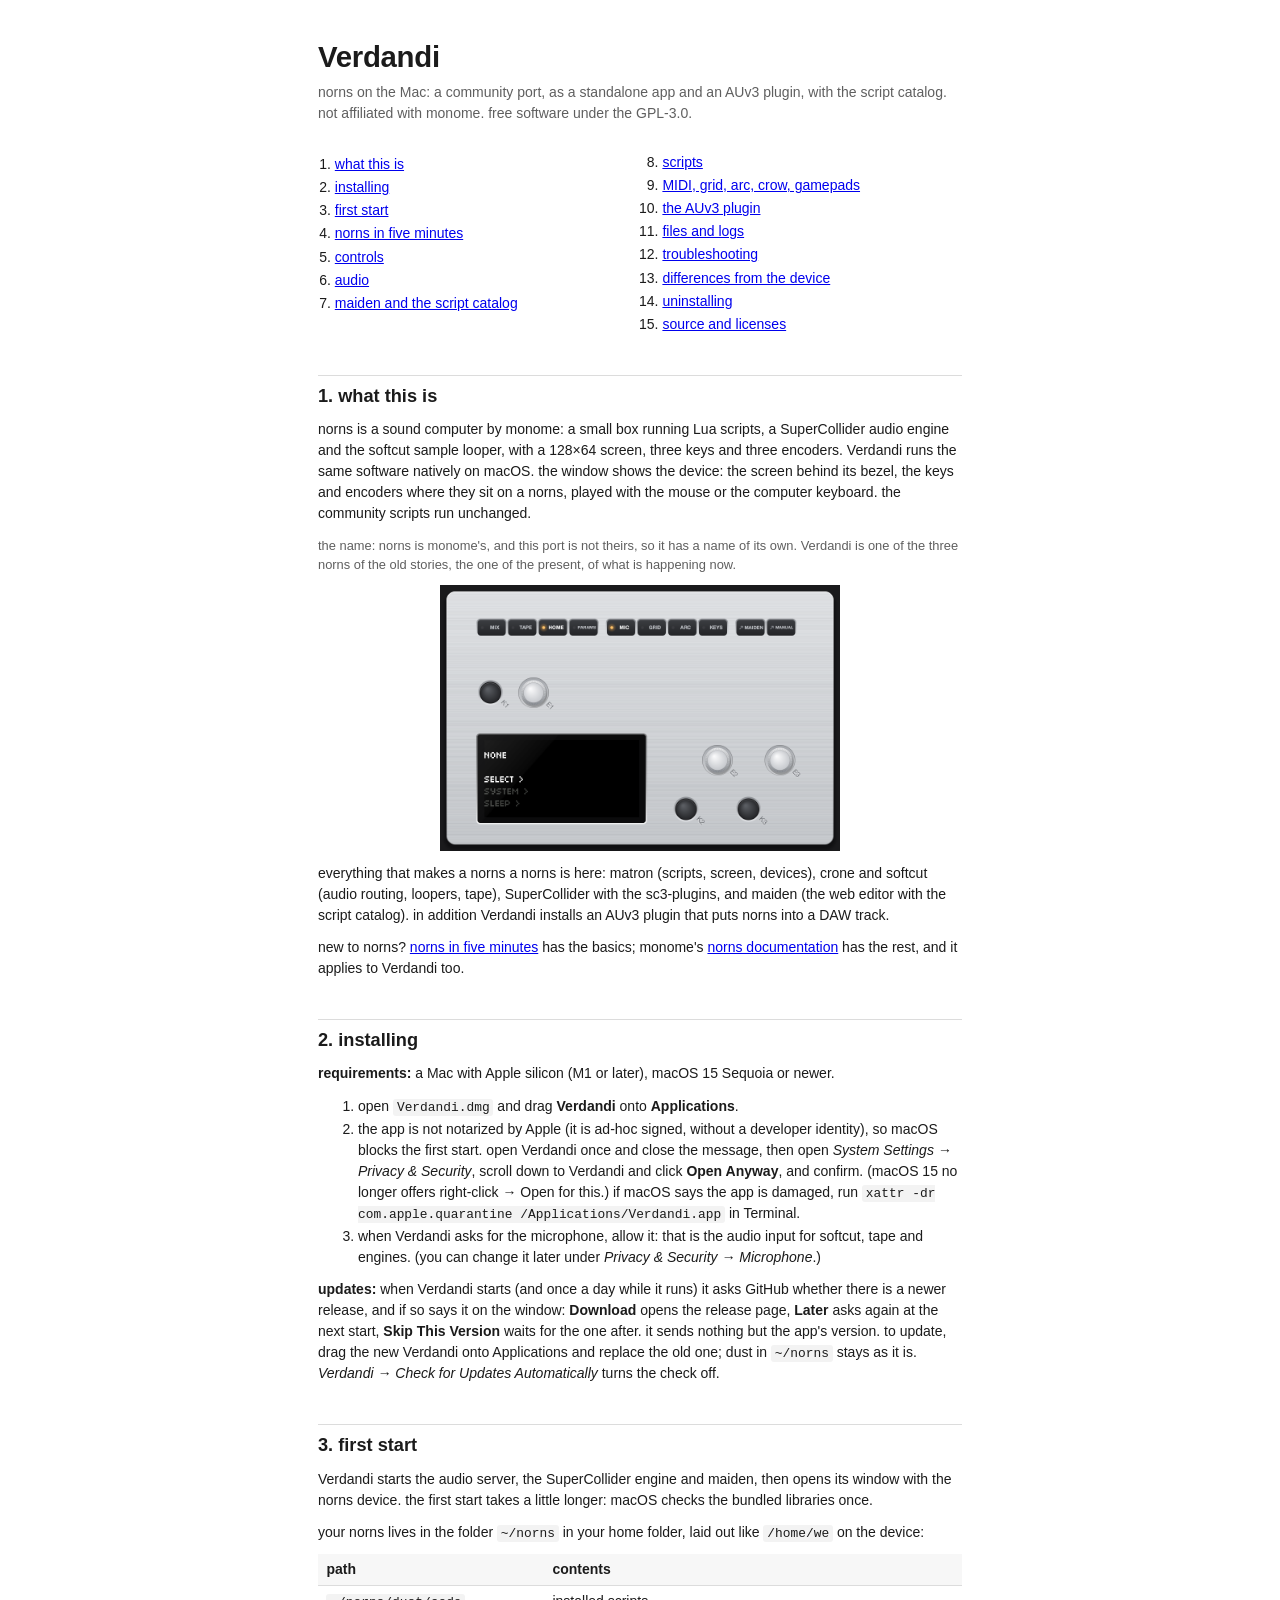
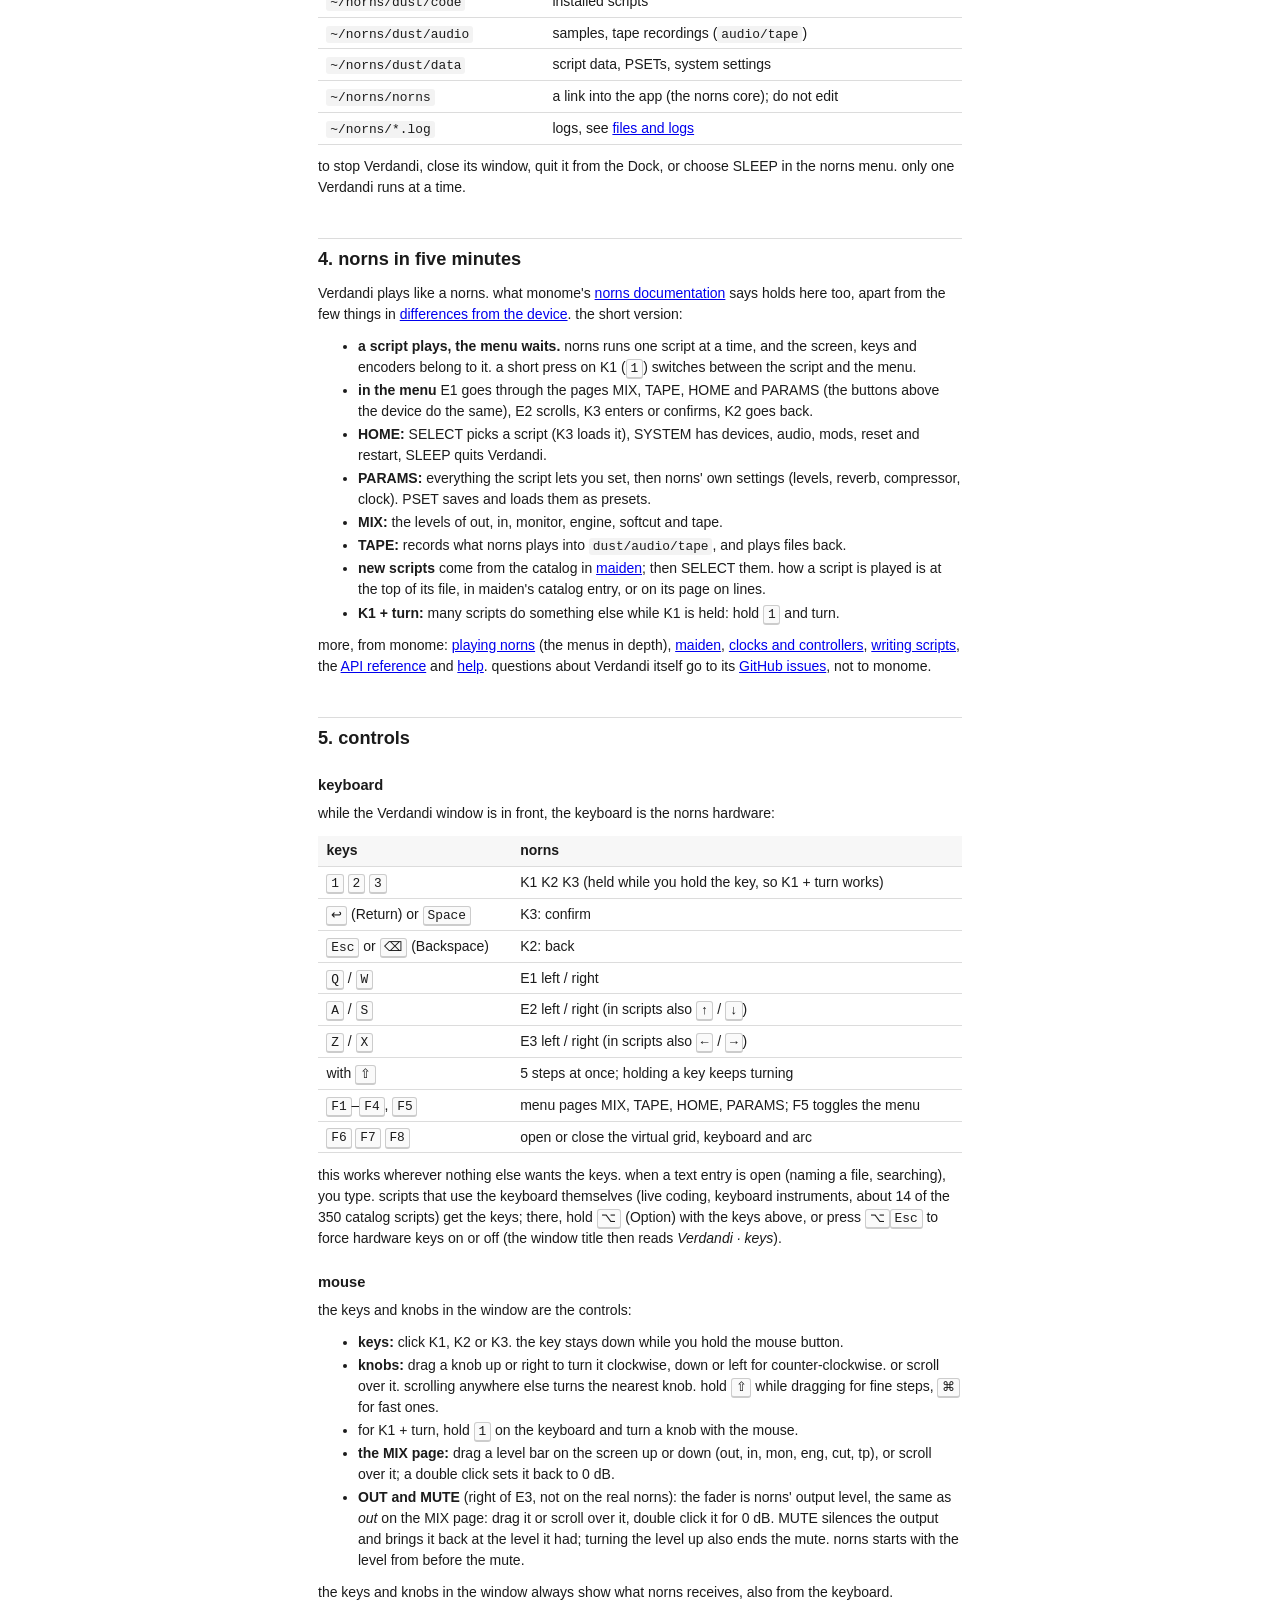
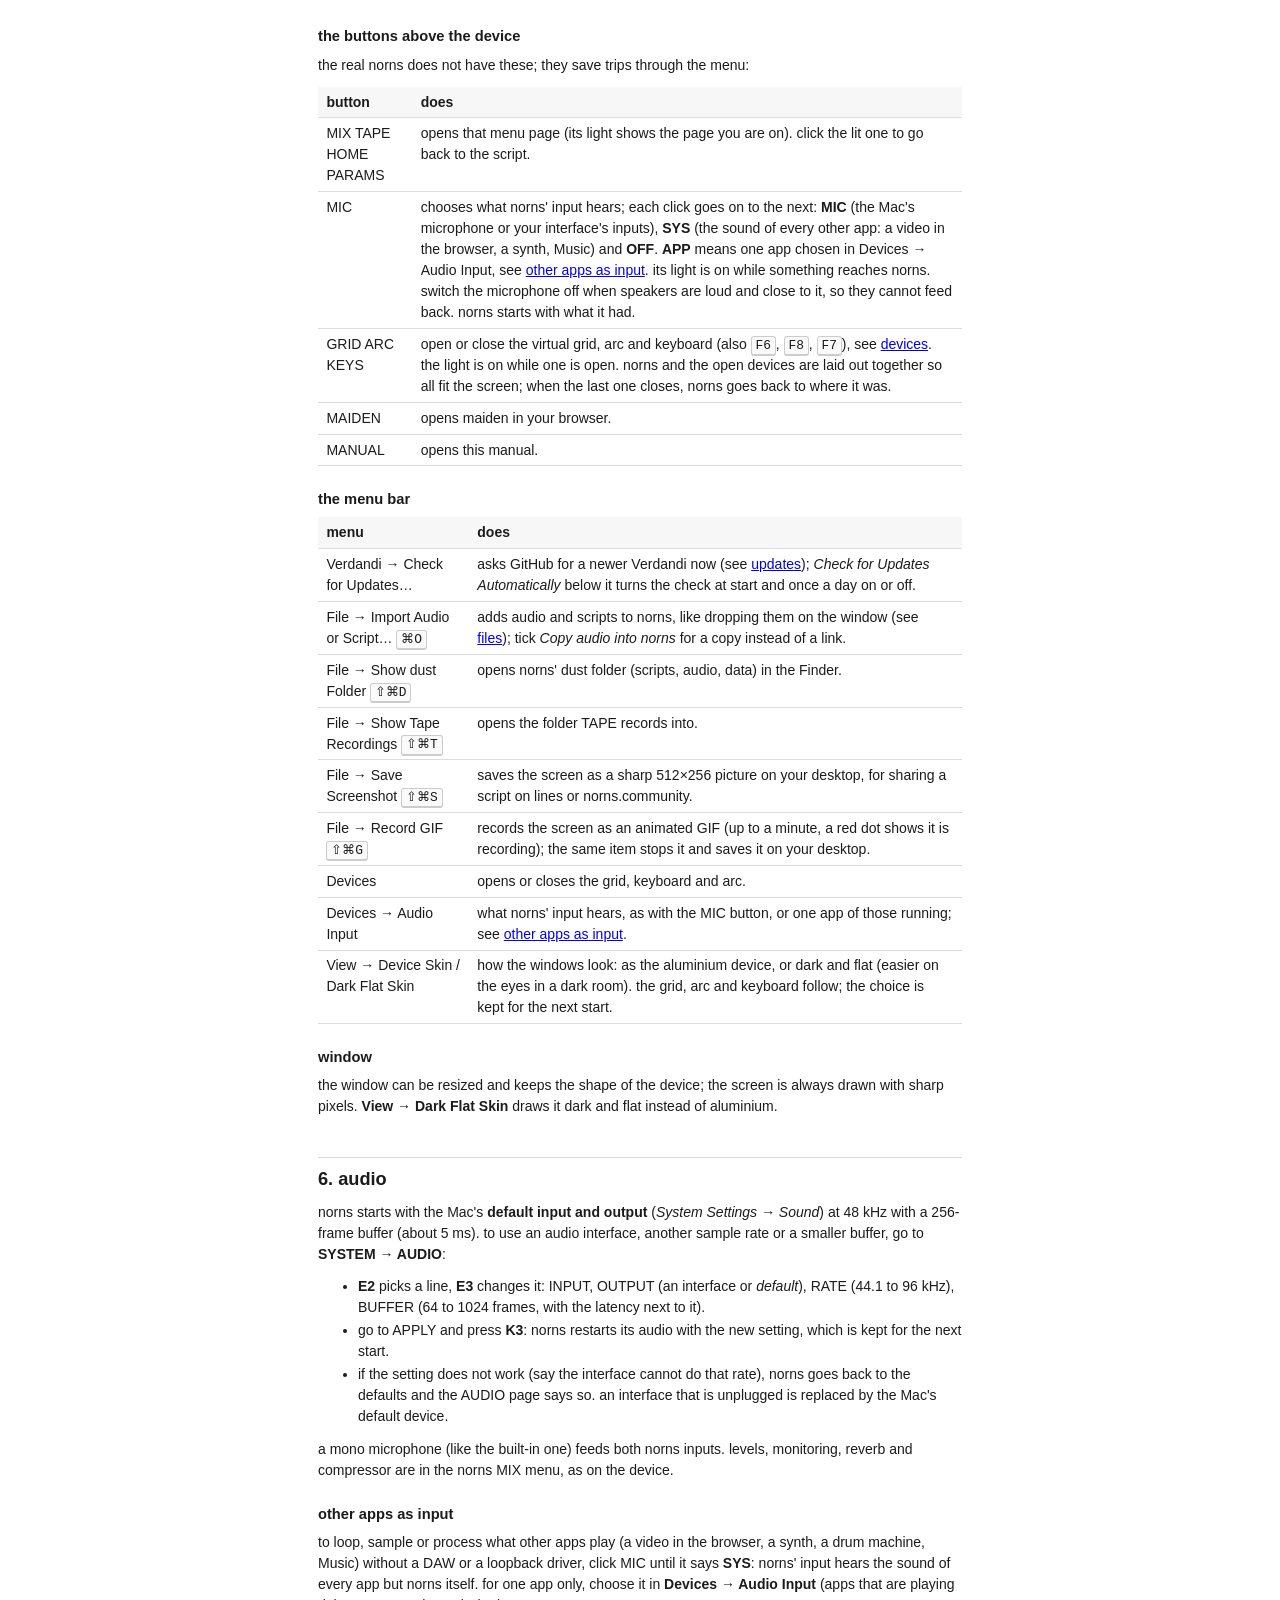
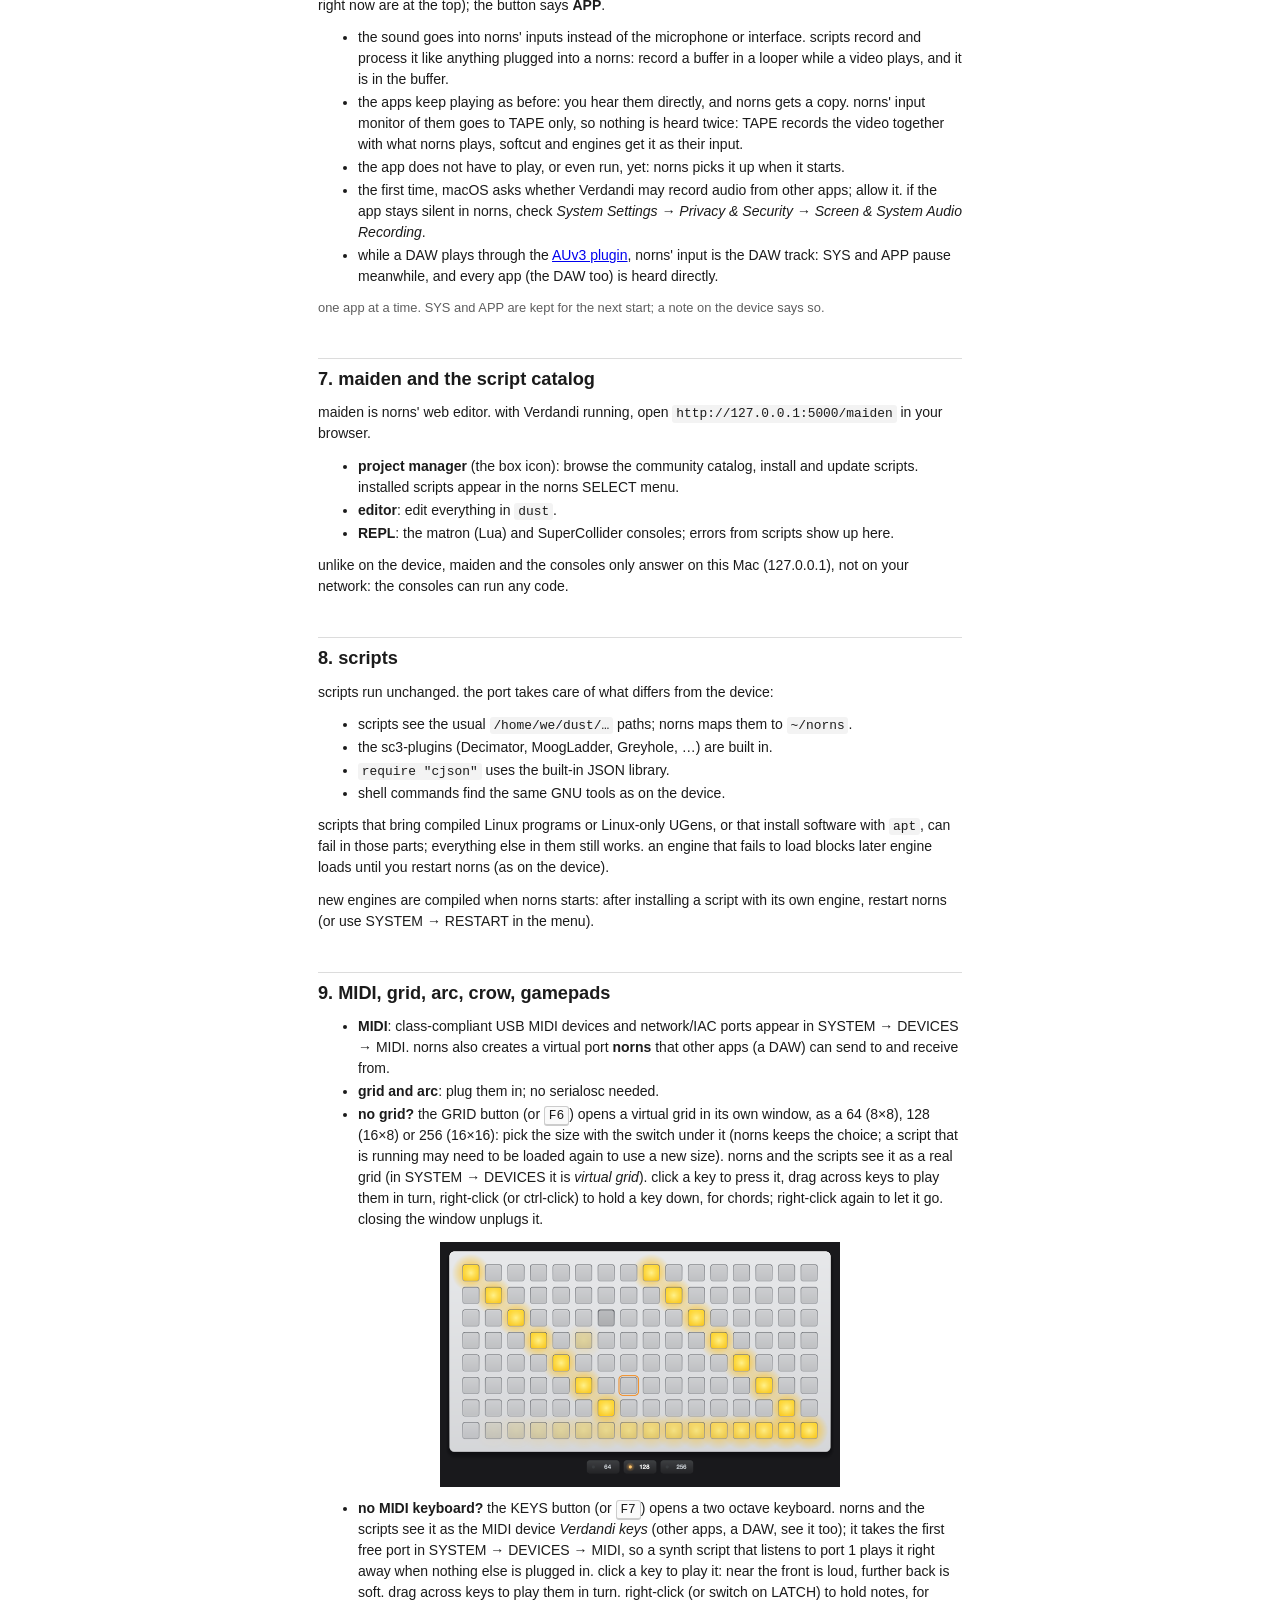
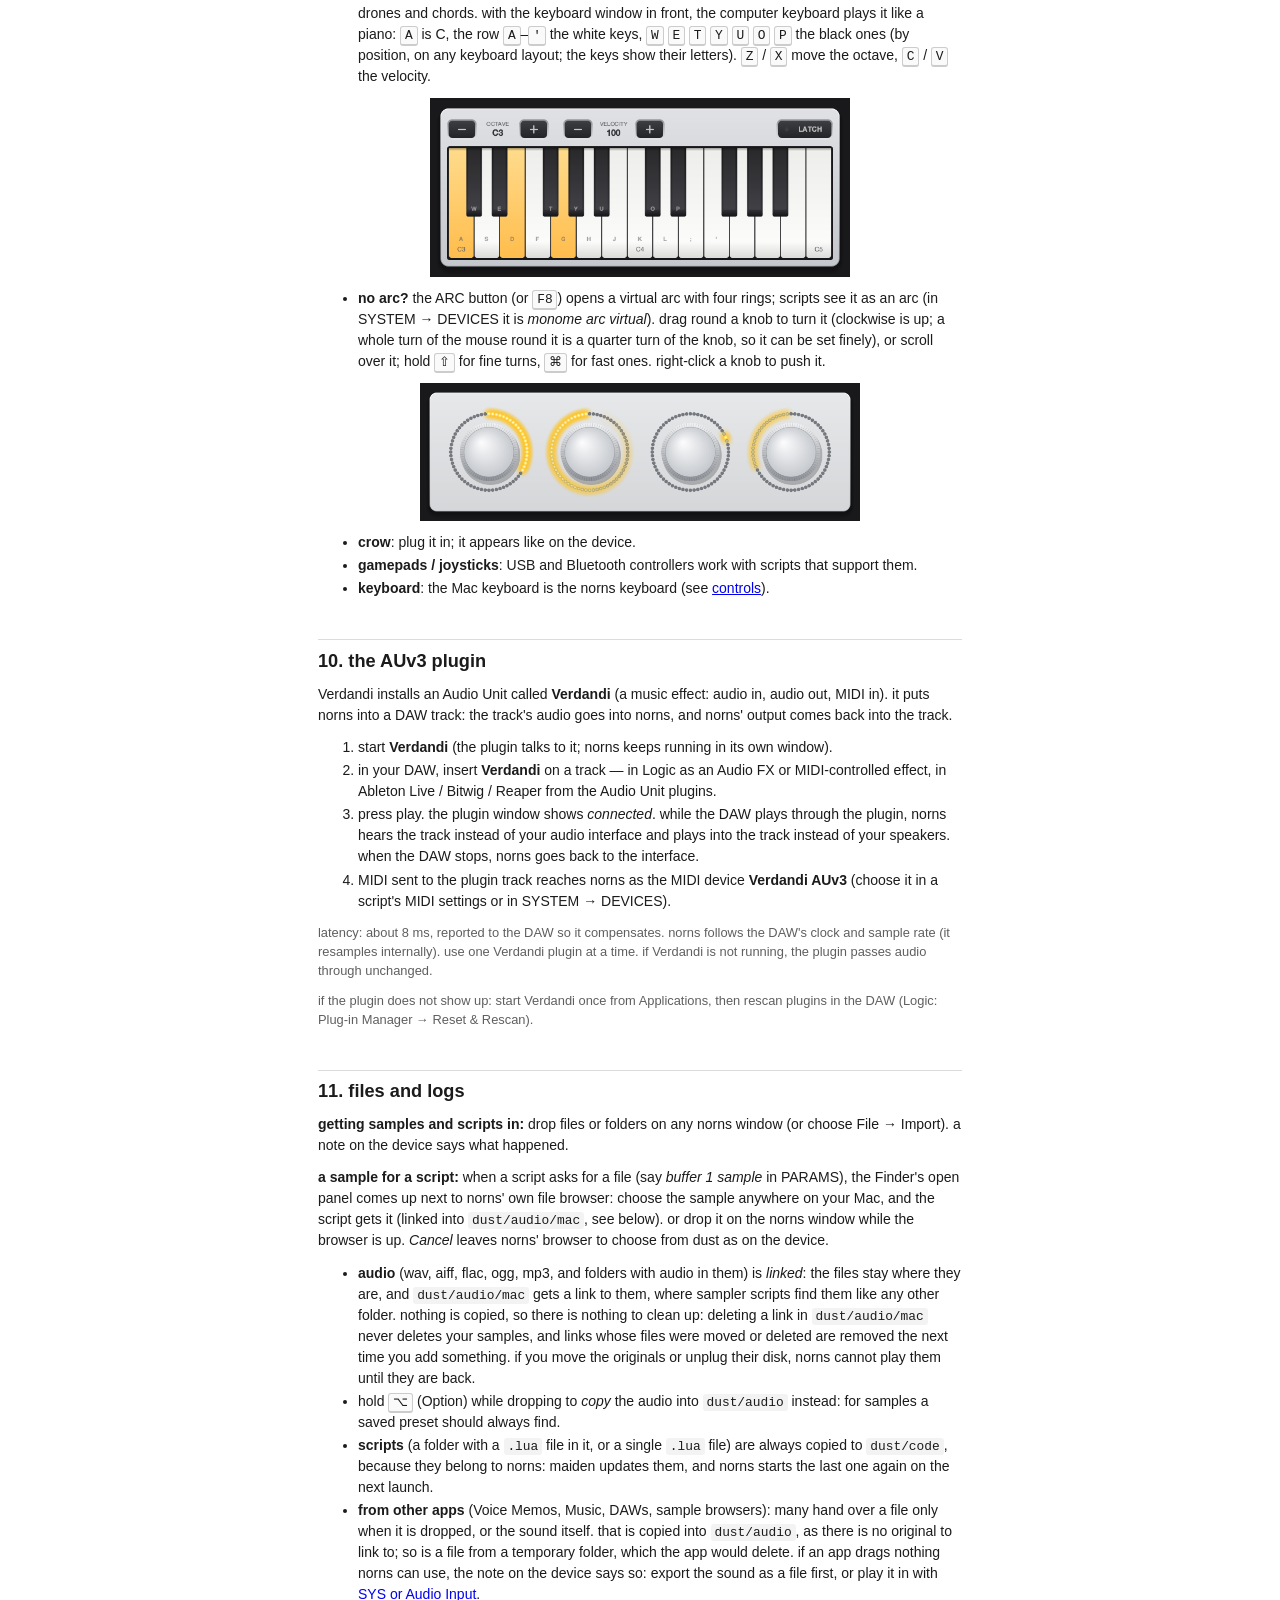
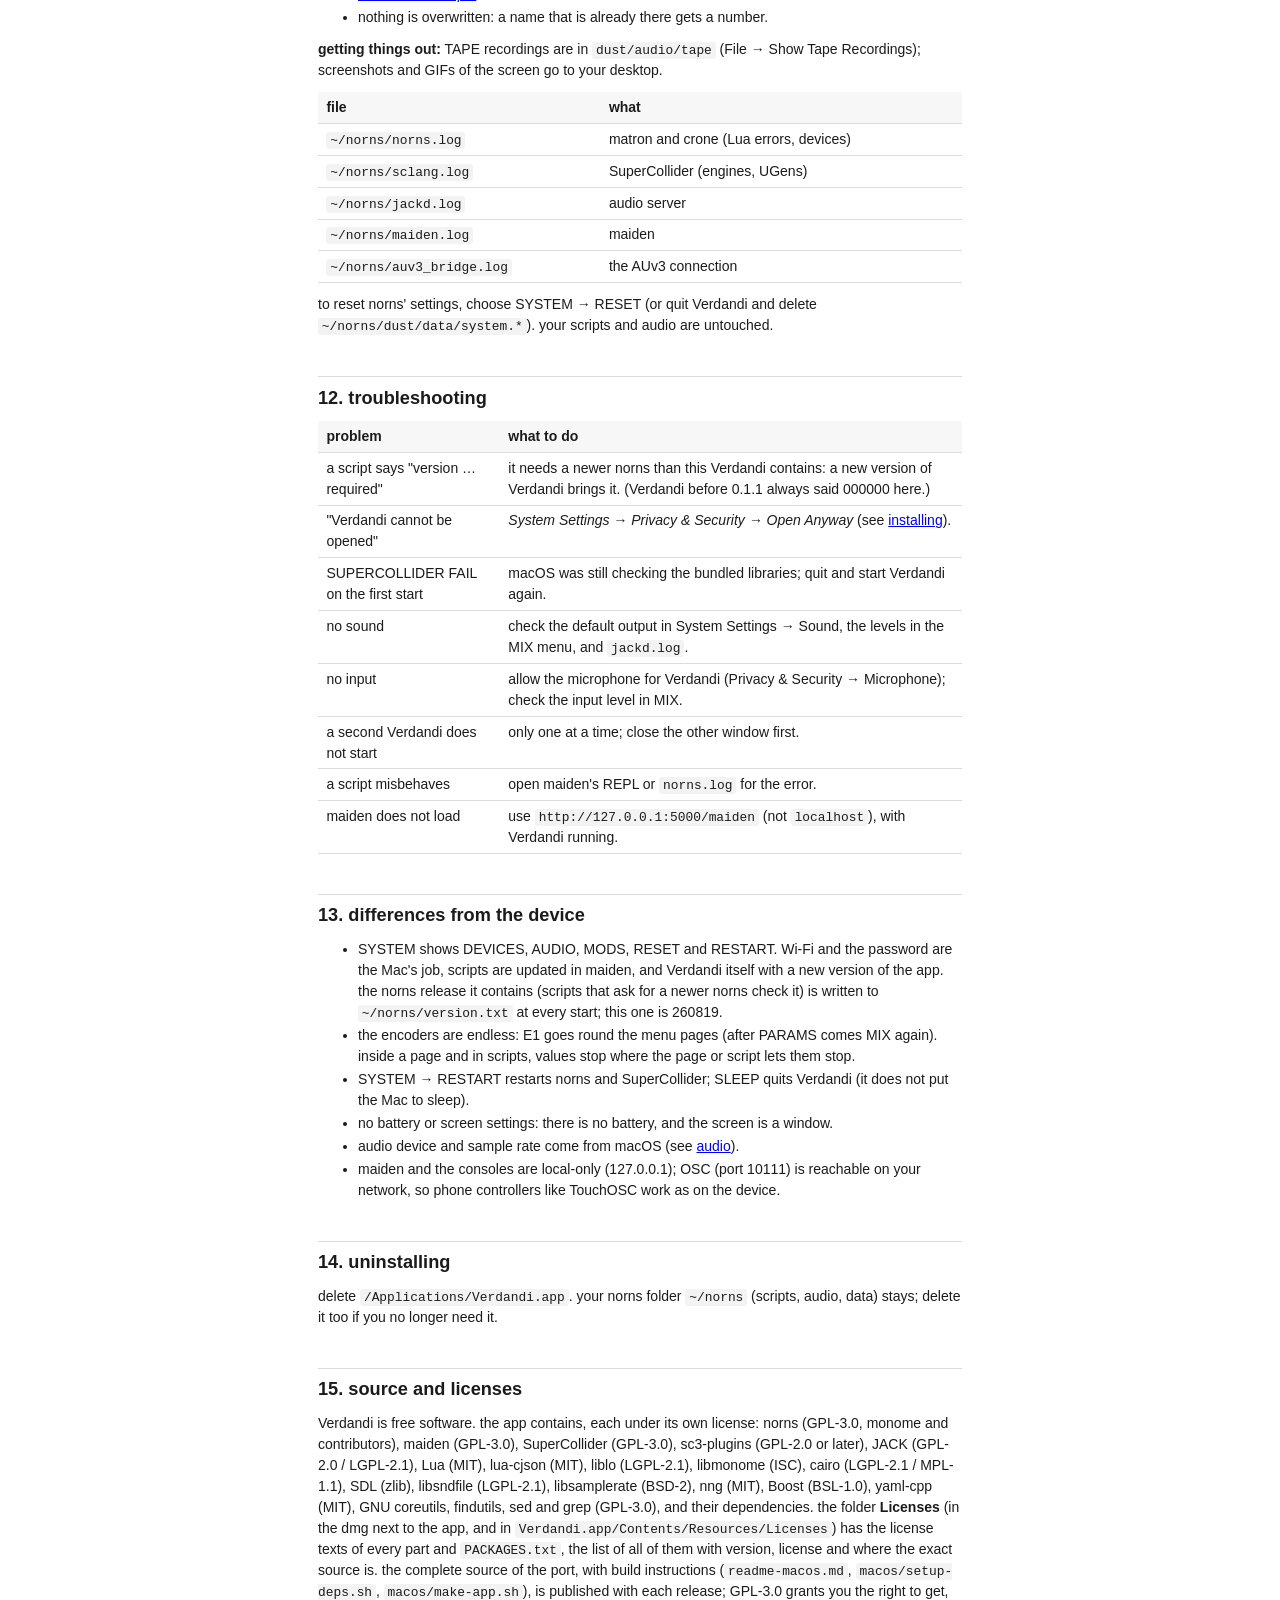
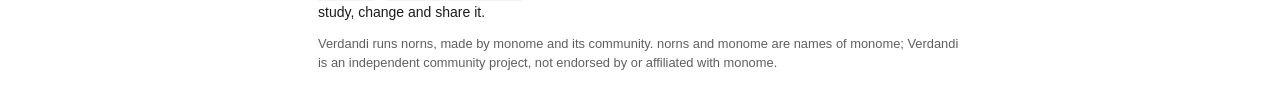
==== commit 670e90ac: "skin: Dark Flat, a dark flat look for every window (View menu) View > Dark Flat Skin draws the main " ====
--- a/macos/manual/manual.html
+++ b/macos/manual/manual.html
@@ -213,10 +213,13 @@
   <tr><td>Devices</td><td>opens or closes the grid, keyboard and arc.</td></tr>
   <tr><td>Devices &rarr; Audio Input</td><td>what norns' input hears, as with the MIC button,
       or one app of those running; see <a href="#appinput">other apps as input</a>.</td></tr>
+  <tr><td>View &rarr; Device Skin / Dark Flat Skin</td><td>how the windows look: as the
+      aluminium device, or dark and flat (easier on the eyes in a dark room). the grid, arc and
+      keyboard follow; the choice is kept for the next start.</td></tr>
 </table>
 <h3>window</h3>
 <p>the window can be resized and keeps the shape of the device; the screen is always drawn with
-sharp pixels.</p>
+sharp pixels. <b>View &rarr; Dark Flat Skin</b> draws it dark and flat instead of aluminium.</p>
 
 <h2 id="audio">6. audio</h2>
 <p>norns starts with the Mac's <b>default input and output</b> (<i>System Settings &rarr;
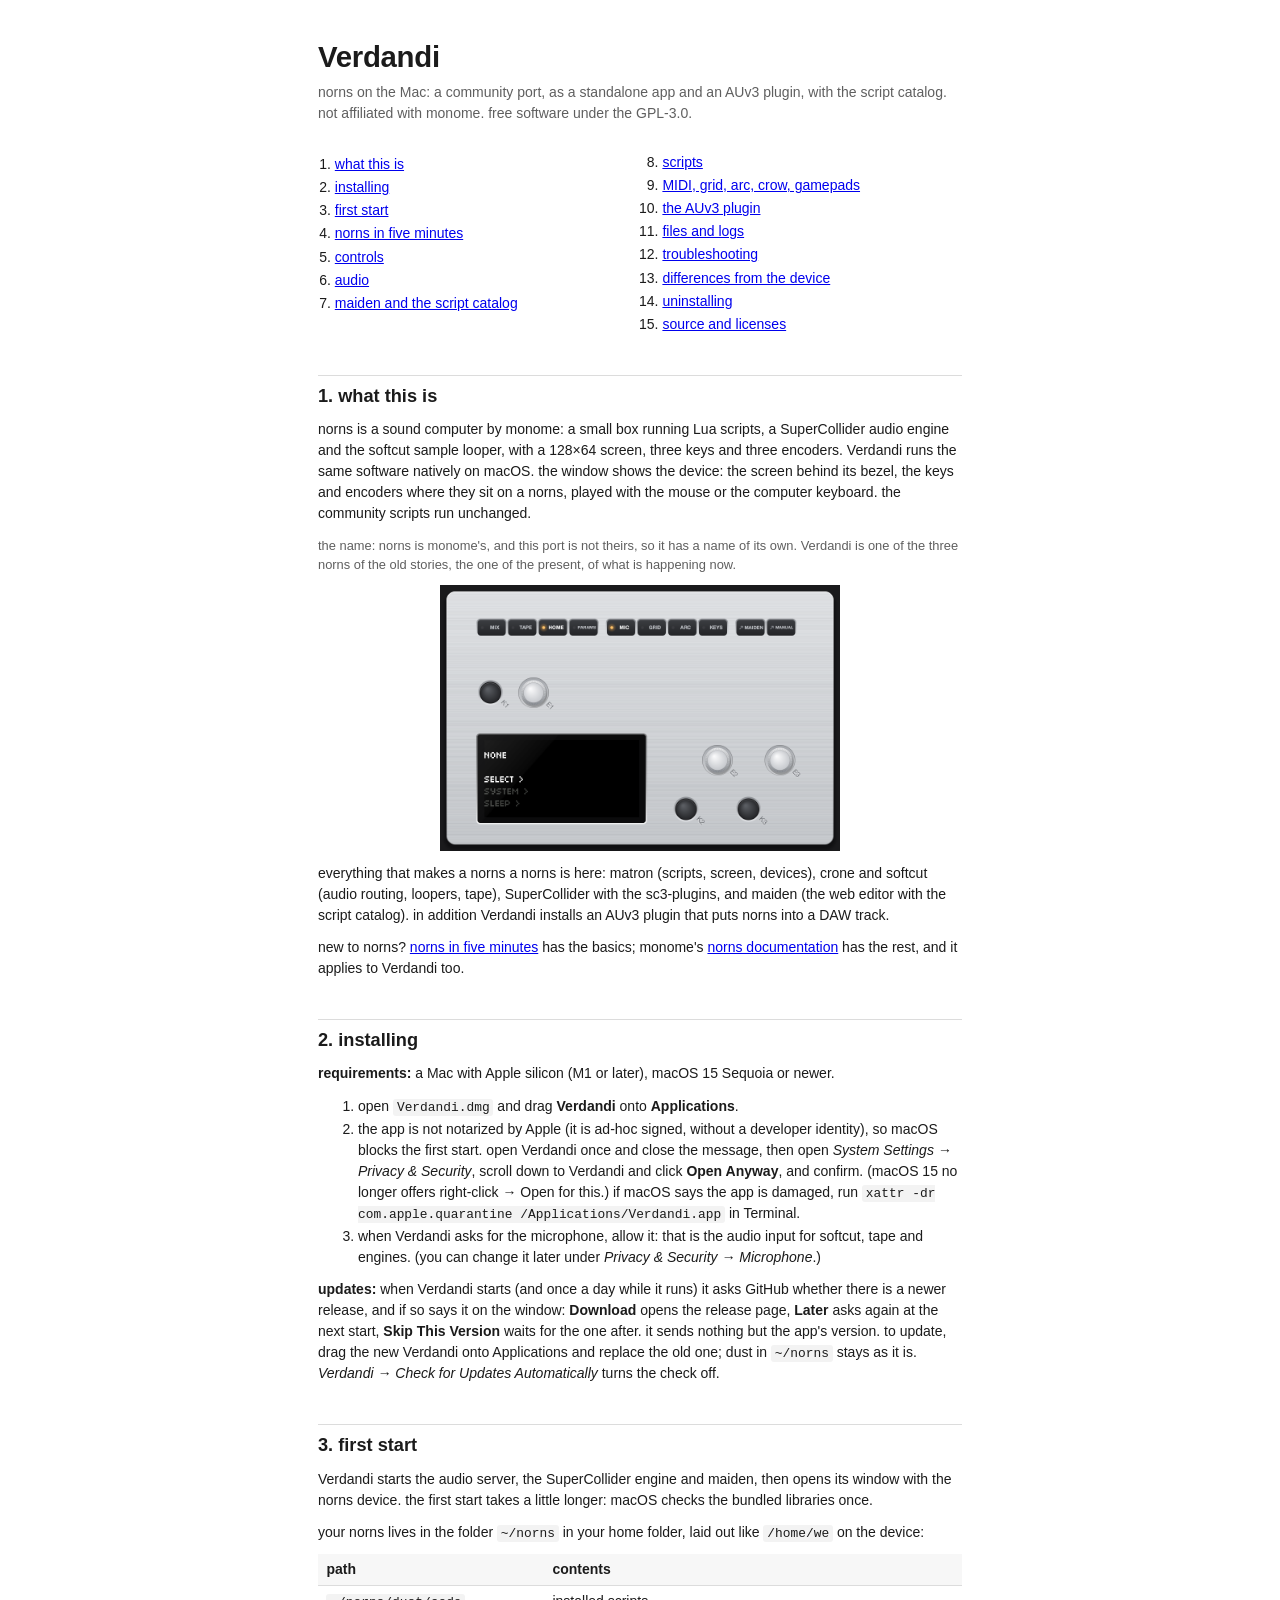
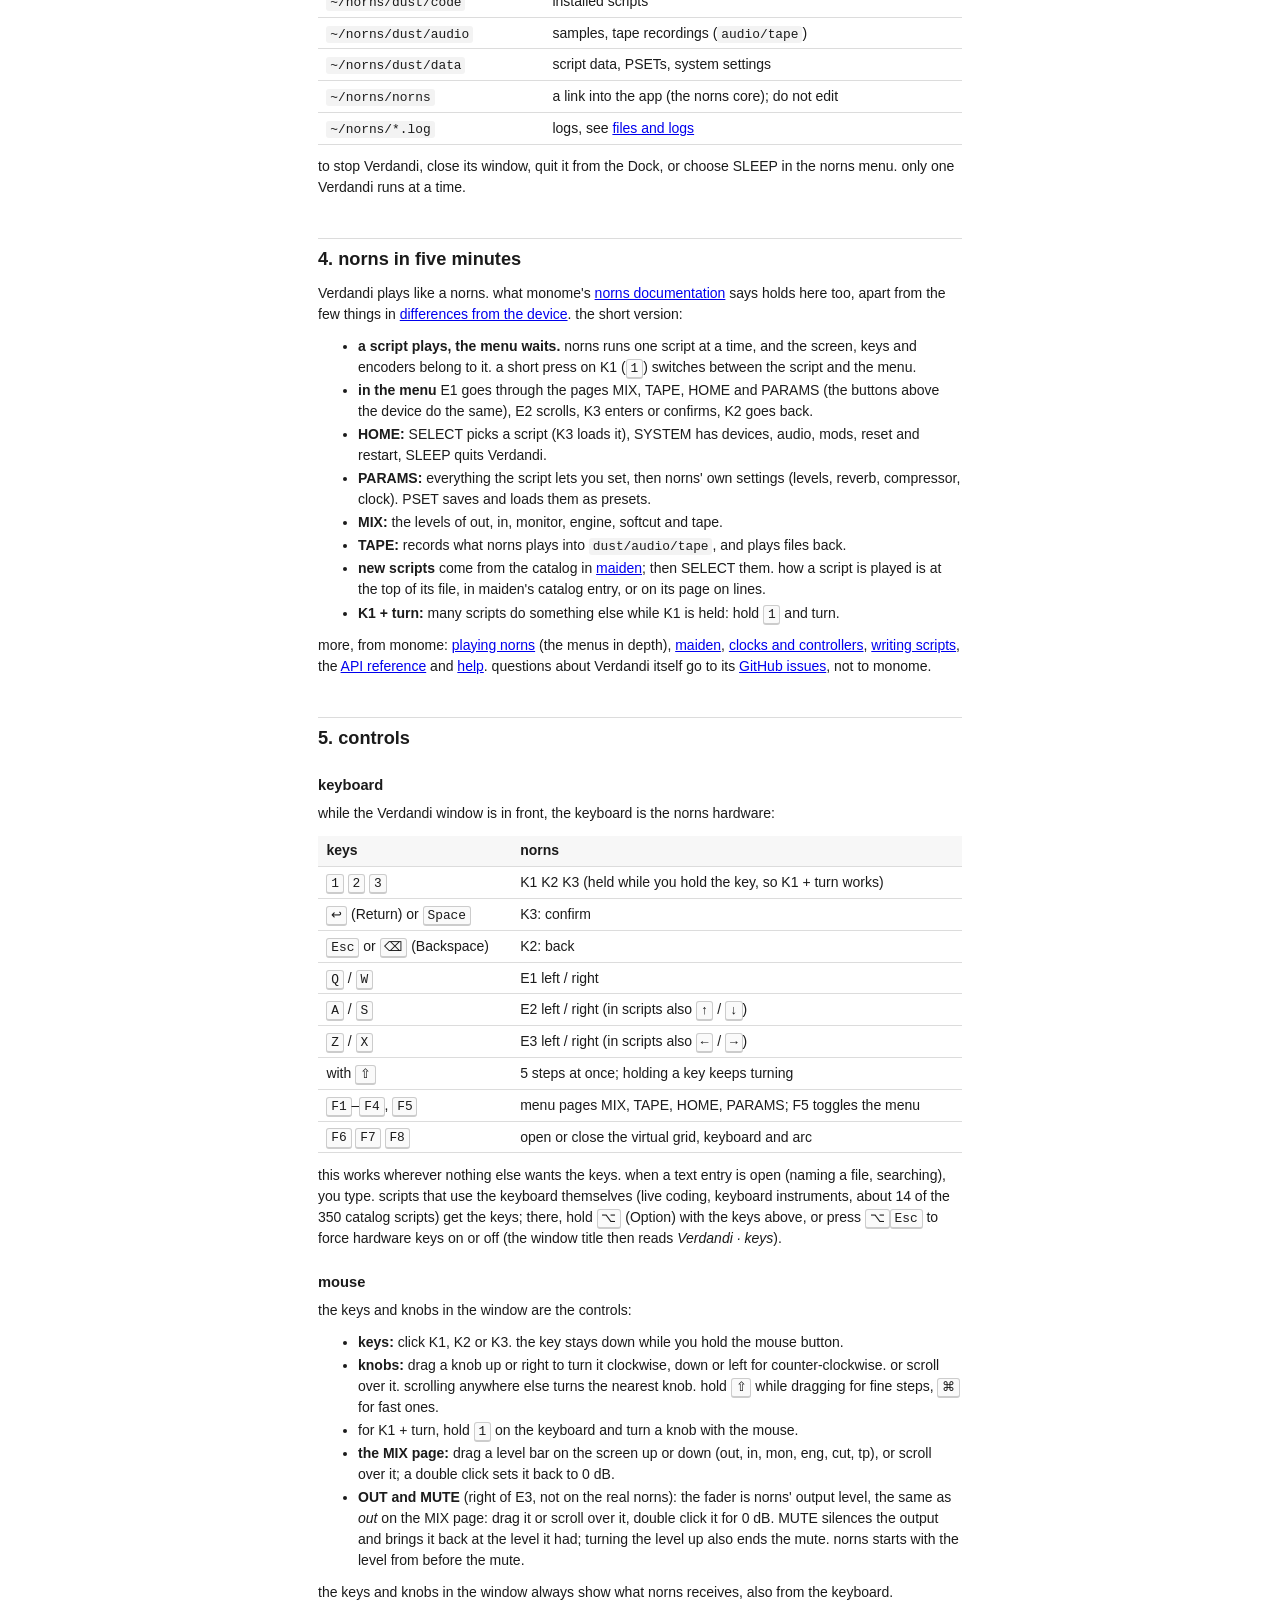
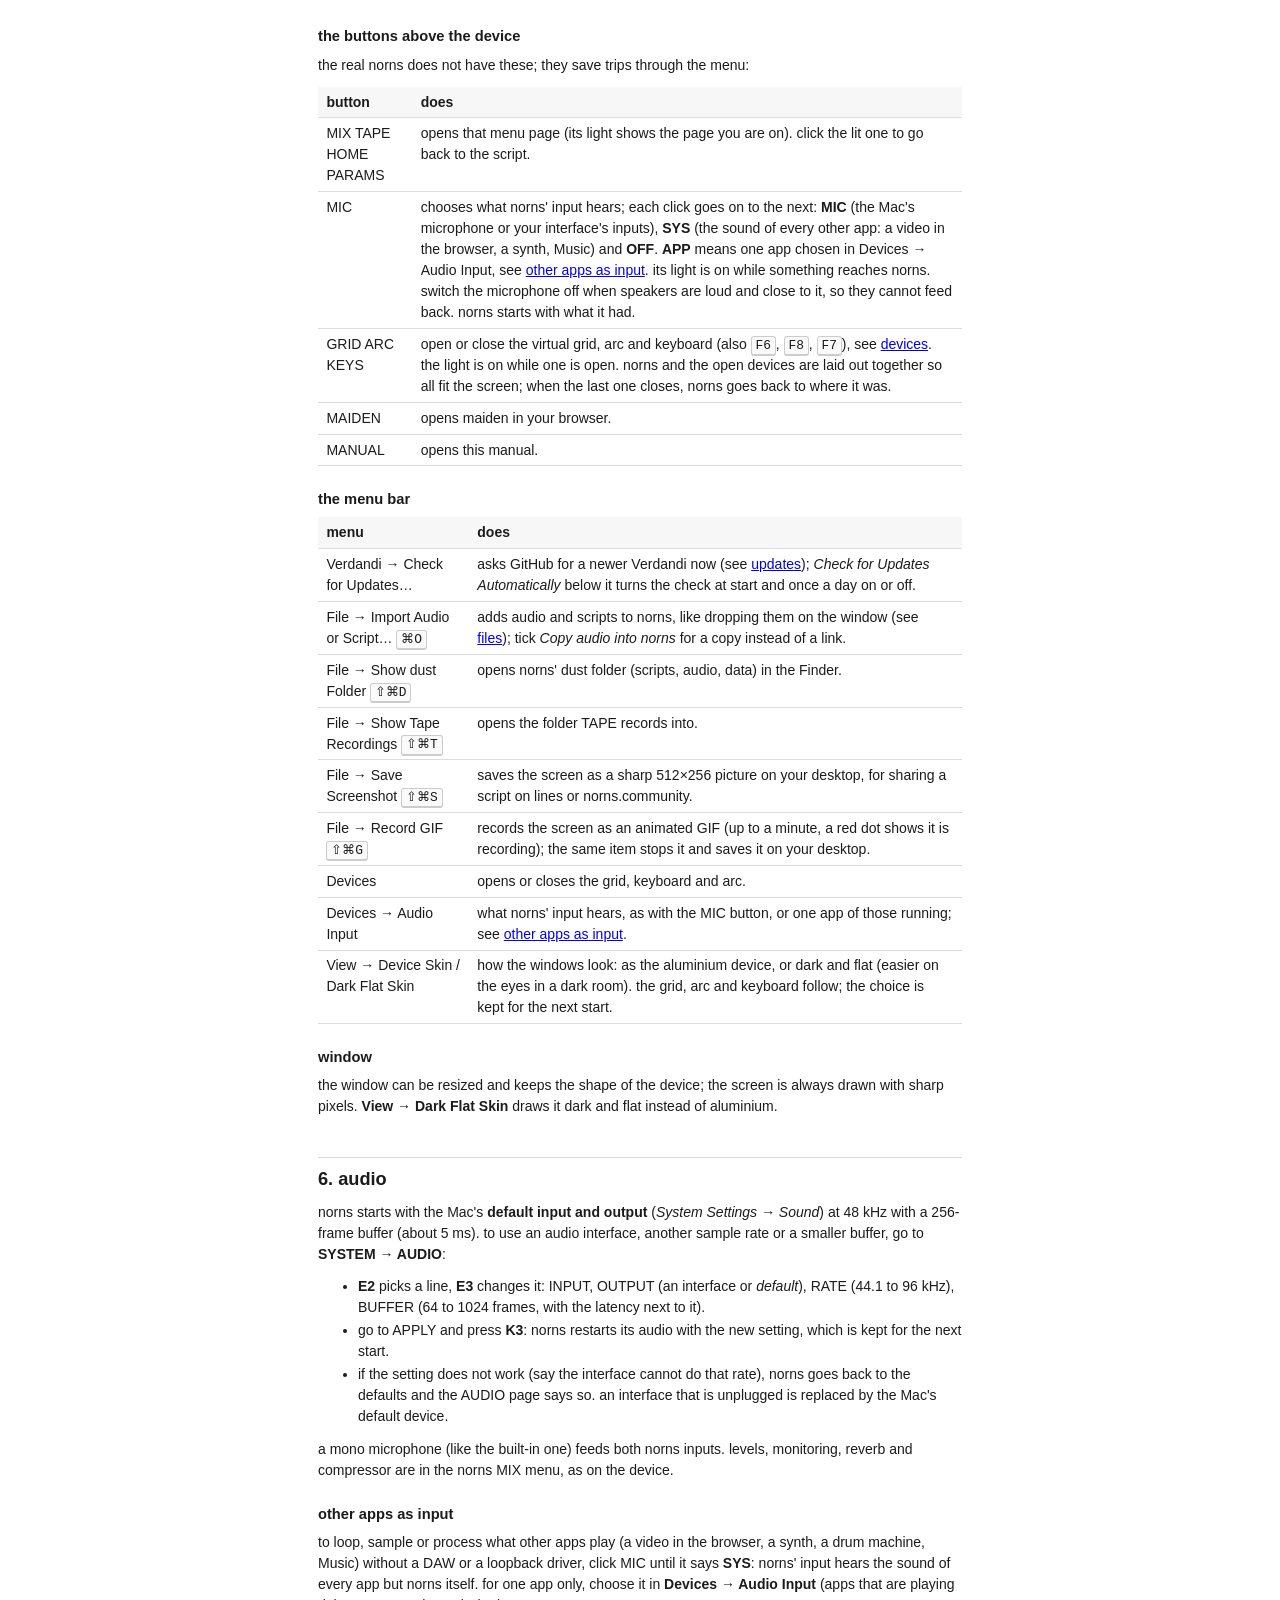
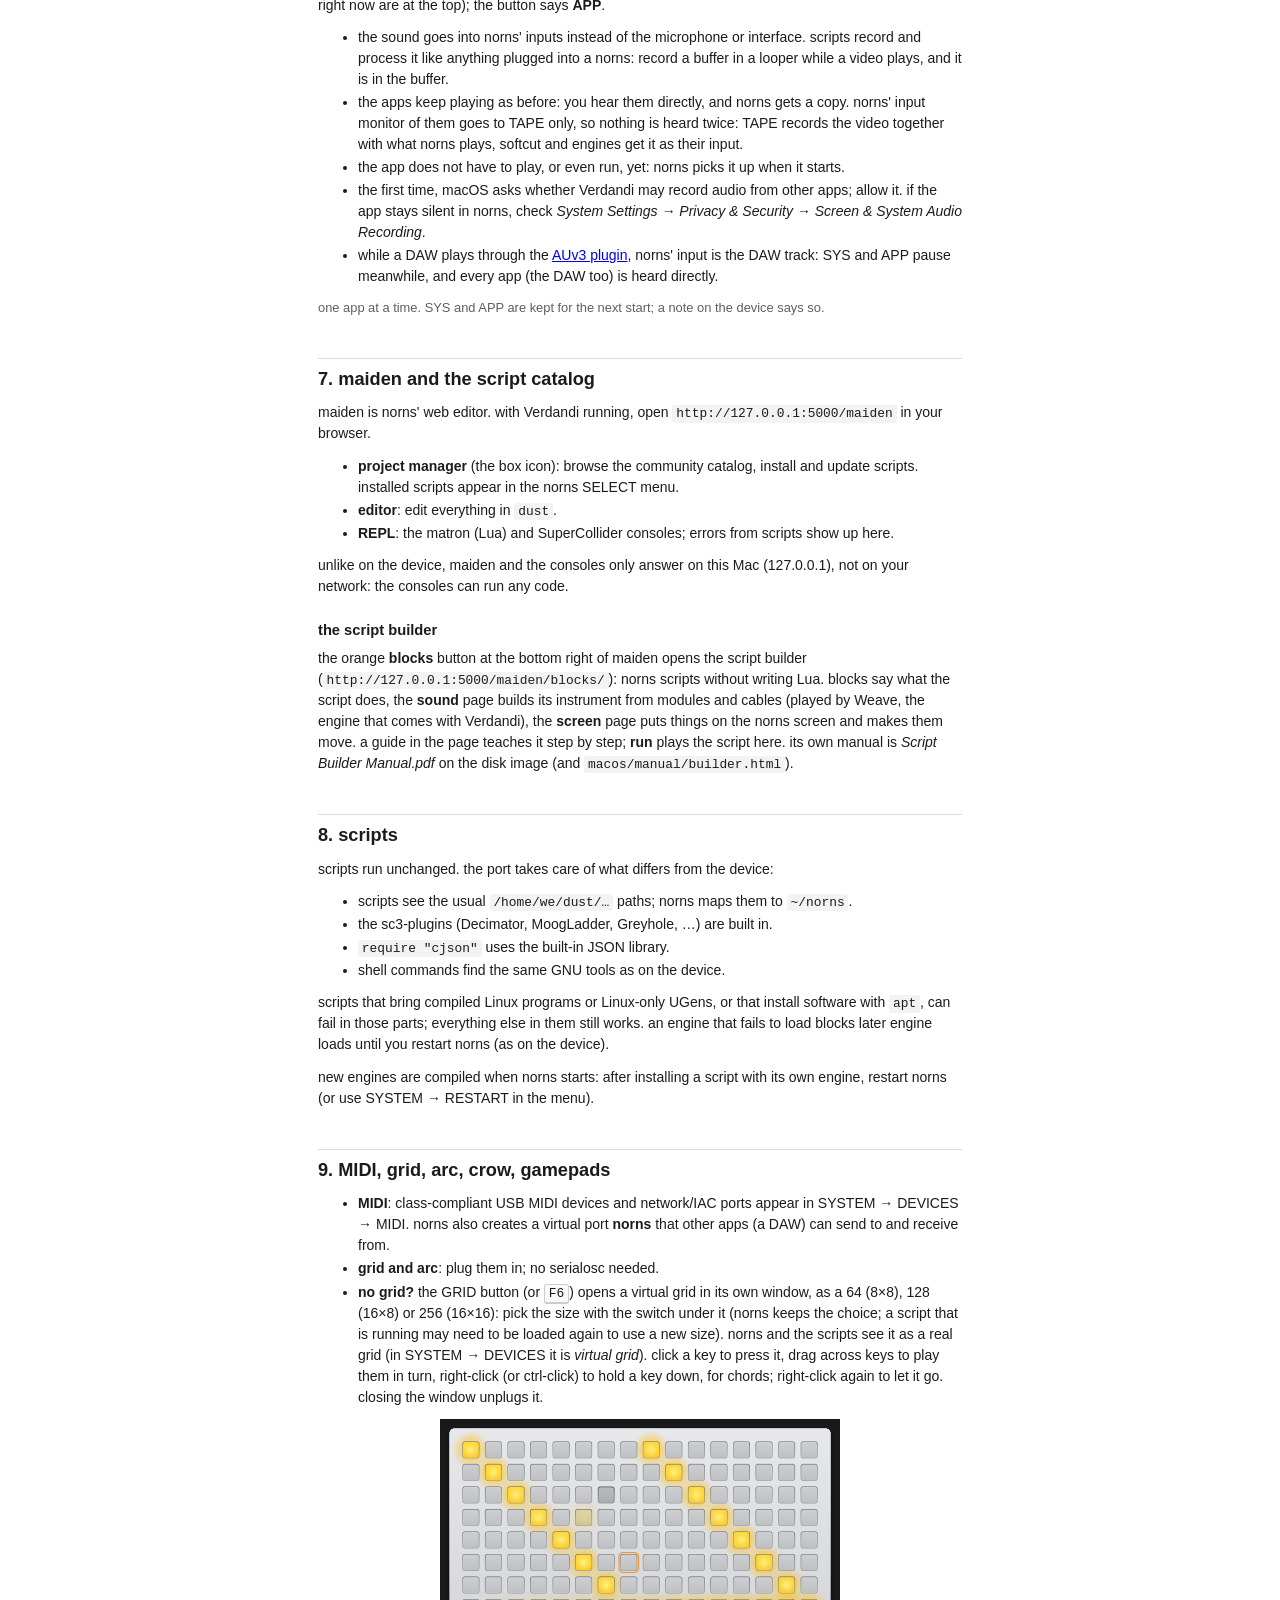
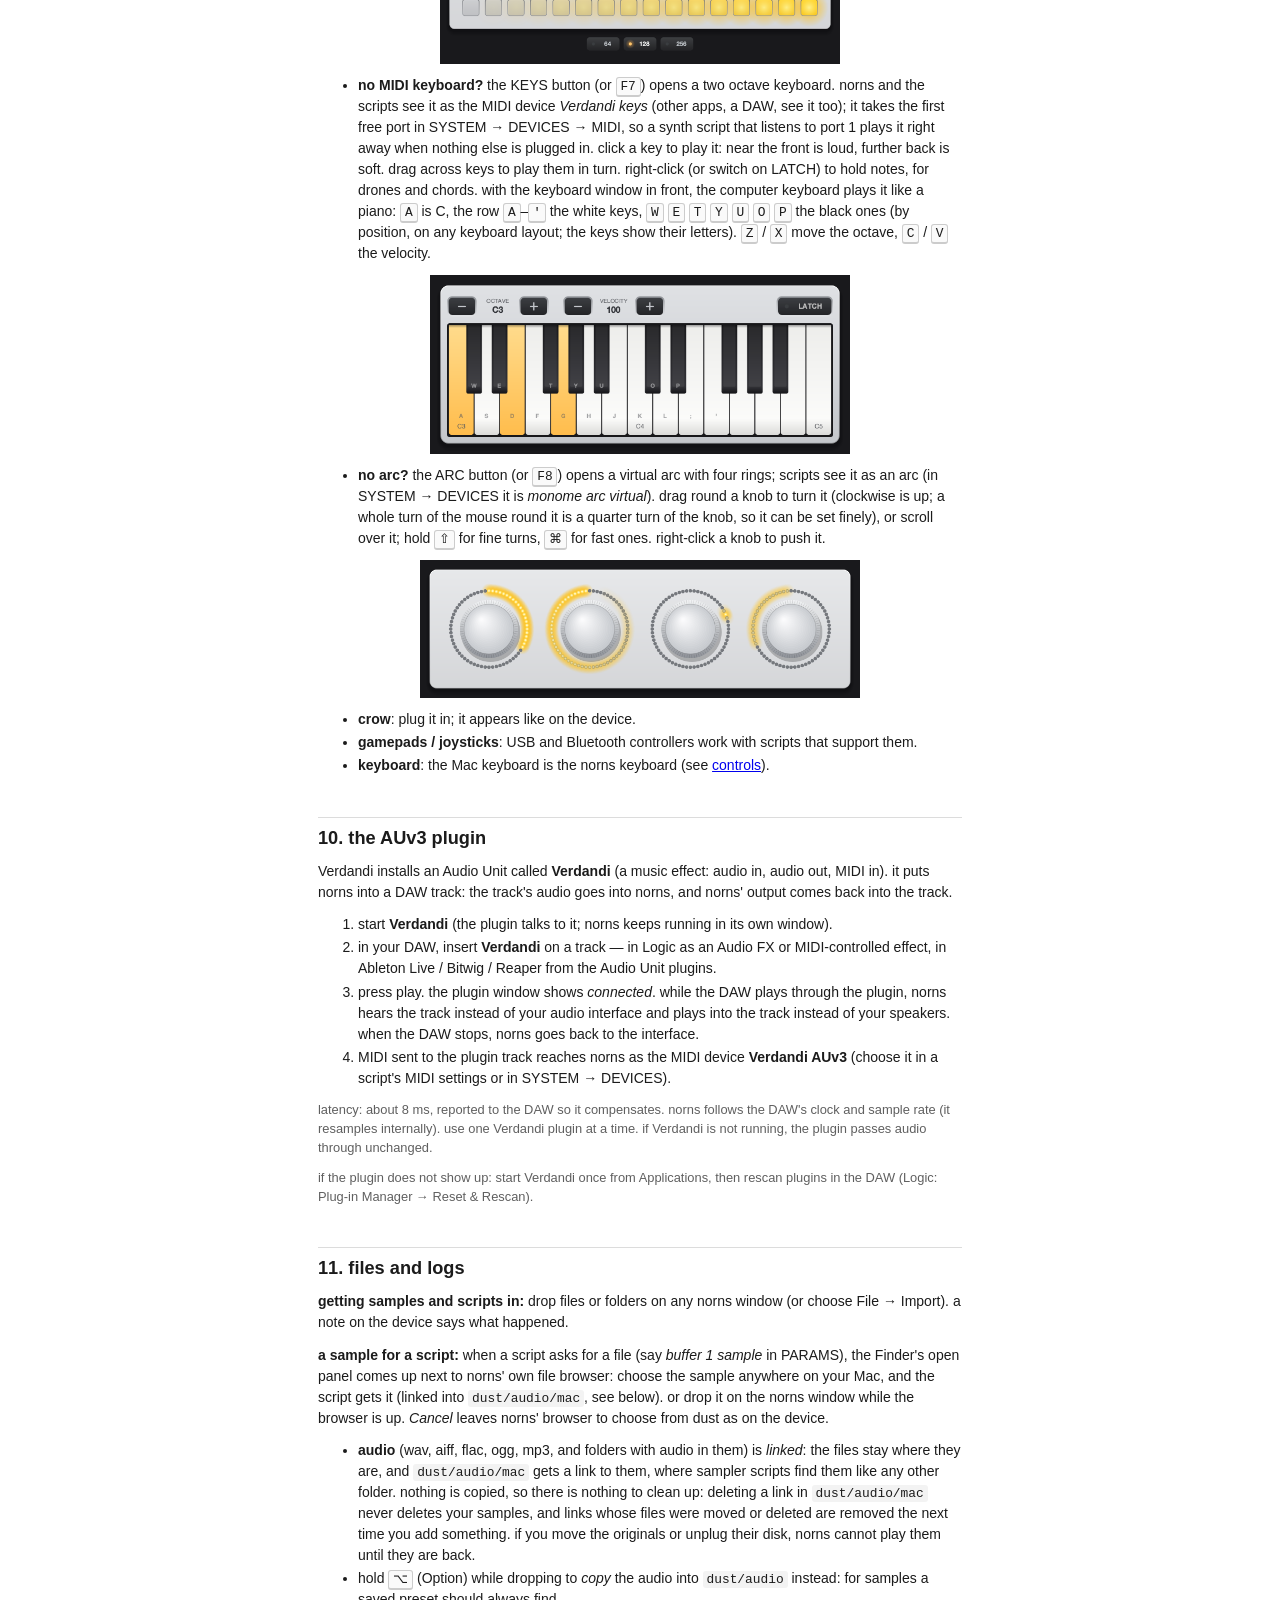
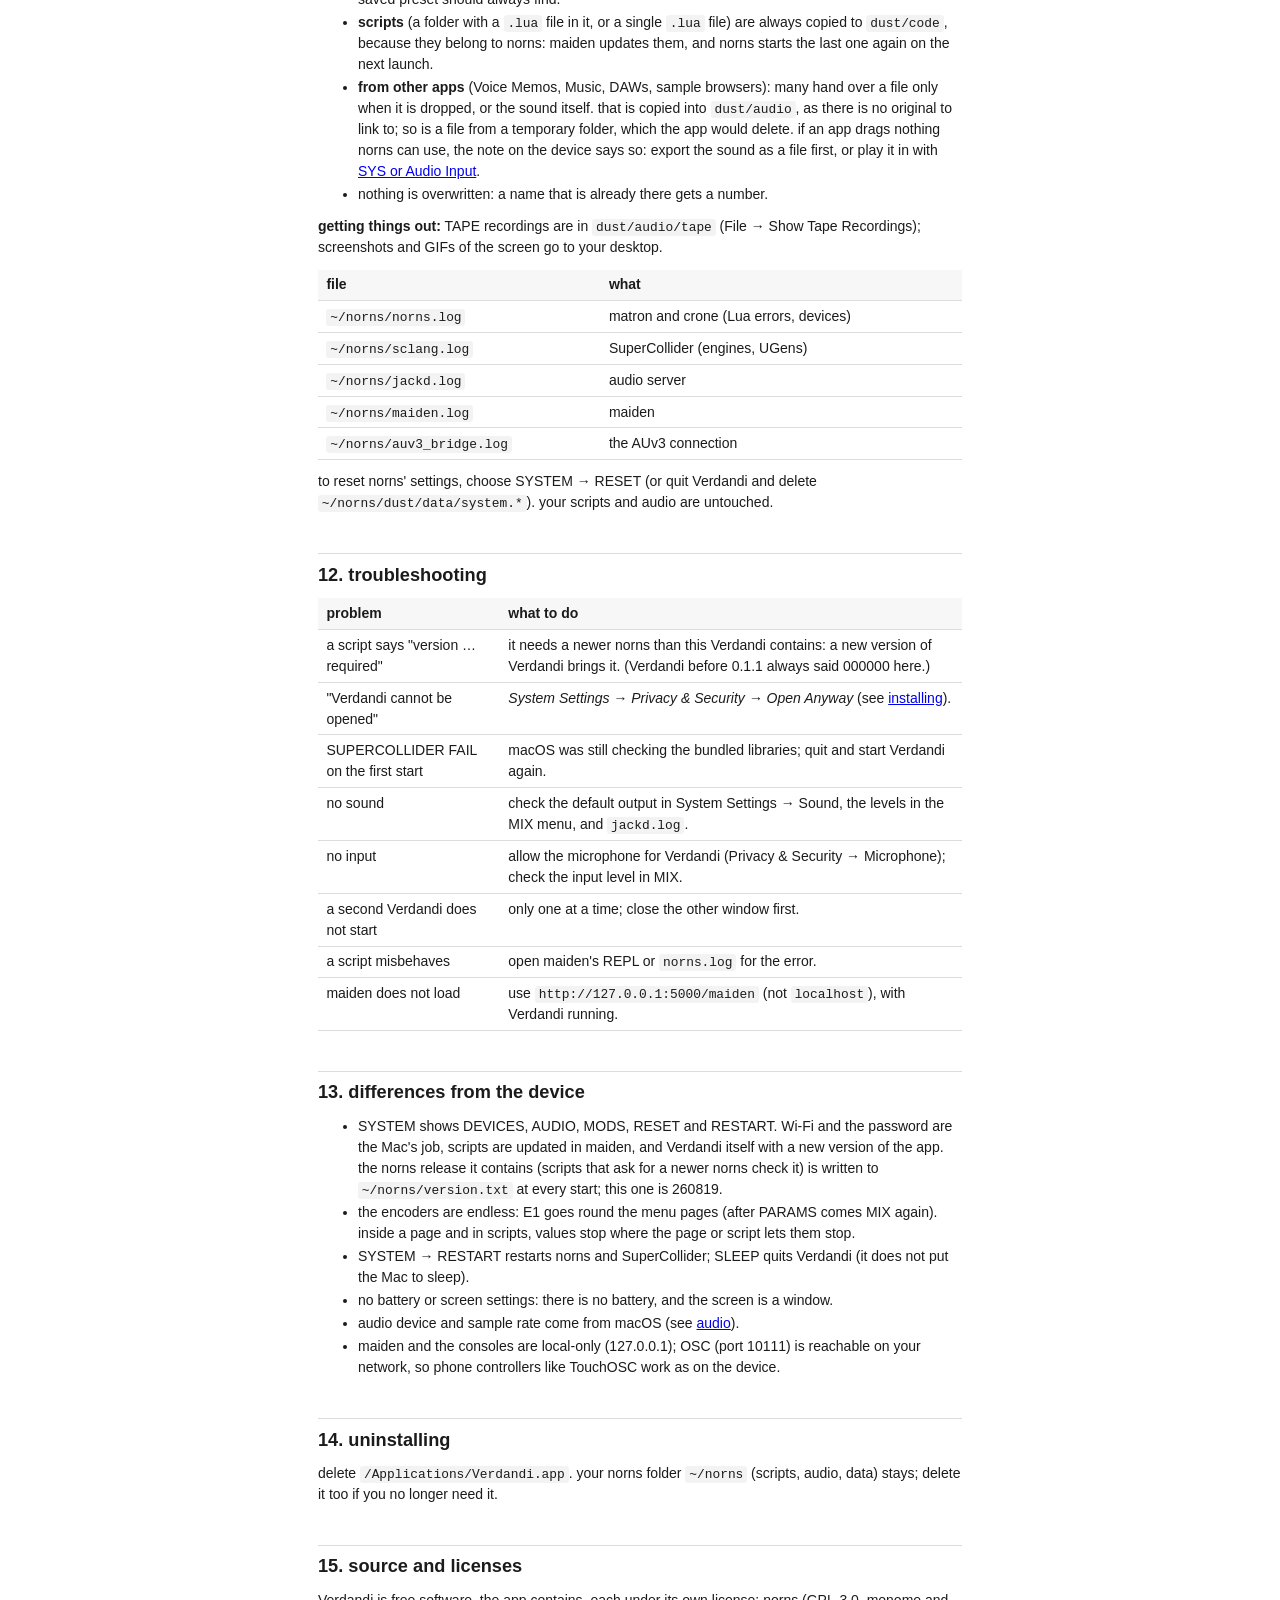
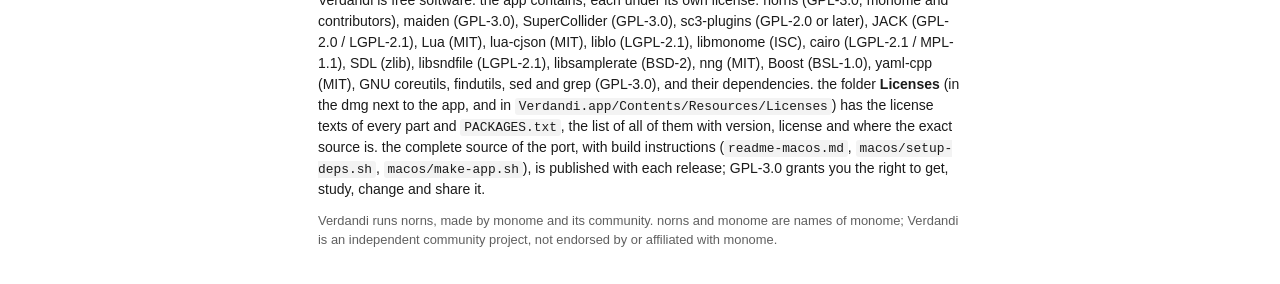
==== commit 0c4bb01a: "version 0.1.5" ====
--- a/macos/manual/manual.html
+++ b/macos/manual/manual.html
@@ -271,6 +271,13 @@
 </ul>
 <p>unlike on the device, maiden and the consoles only answer on this Mac (127.0.0.1), not on
 your network: the consoles can run any code.</p>
+<h3>the script builder</h3>
+<p>the orange <b>blocks</b> button at the bottom right of maiden opens the script builder
+(<code>http://127.0.0.1:5000/maiden/blocks/</code>): norns scripts without writing Lua. blocks say
+what the script does, the <b>sound</b> page builds its instrument from modules and cables (played by
+Weave, the engine that comes with Verdandi), the <b>screen</b> page puts things on the norns screen and
+makes them move. a guide in the page teaches it step by step; <b>run</b> plays the script here. its own
+manual is <i>Script Builder Manual.pdf</i> on the disk image (and <code>macos/manual/builder.html</code>).</p>
 
 <h2 id="scripts">8. scripts</h2>
 <p>scripts run unchanged. the port takes care of what differs from the device:</p>
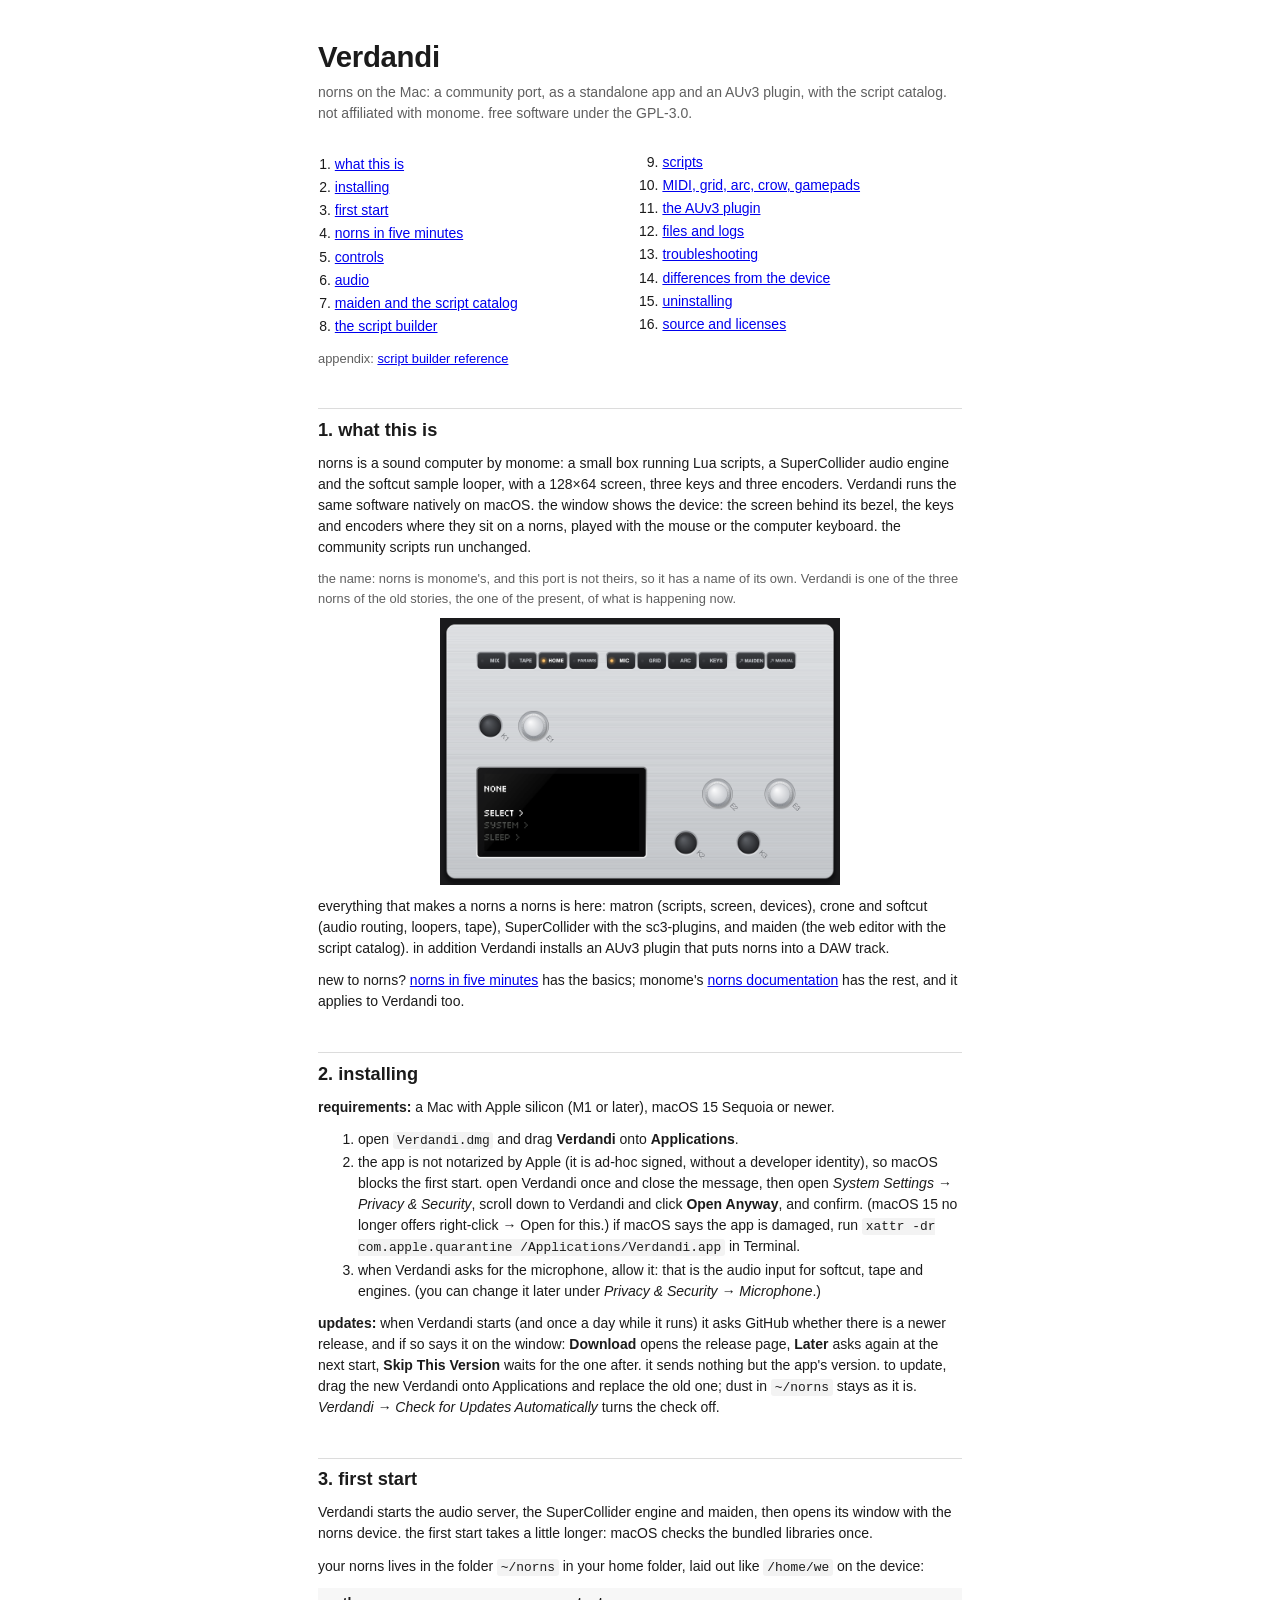
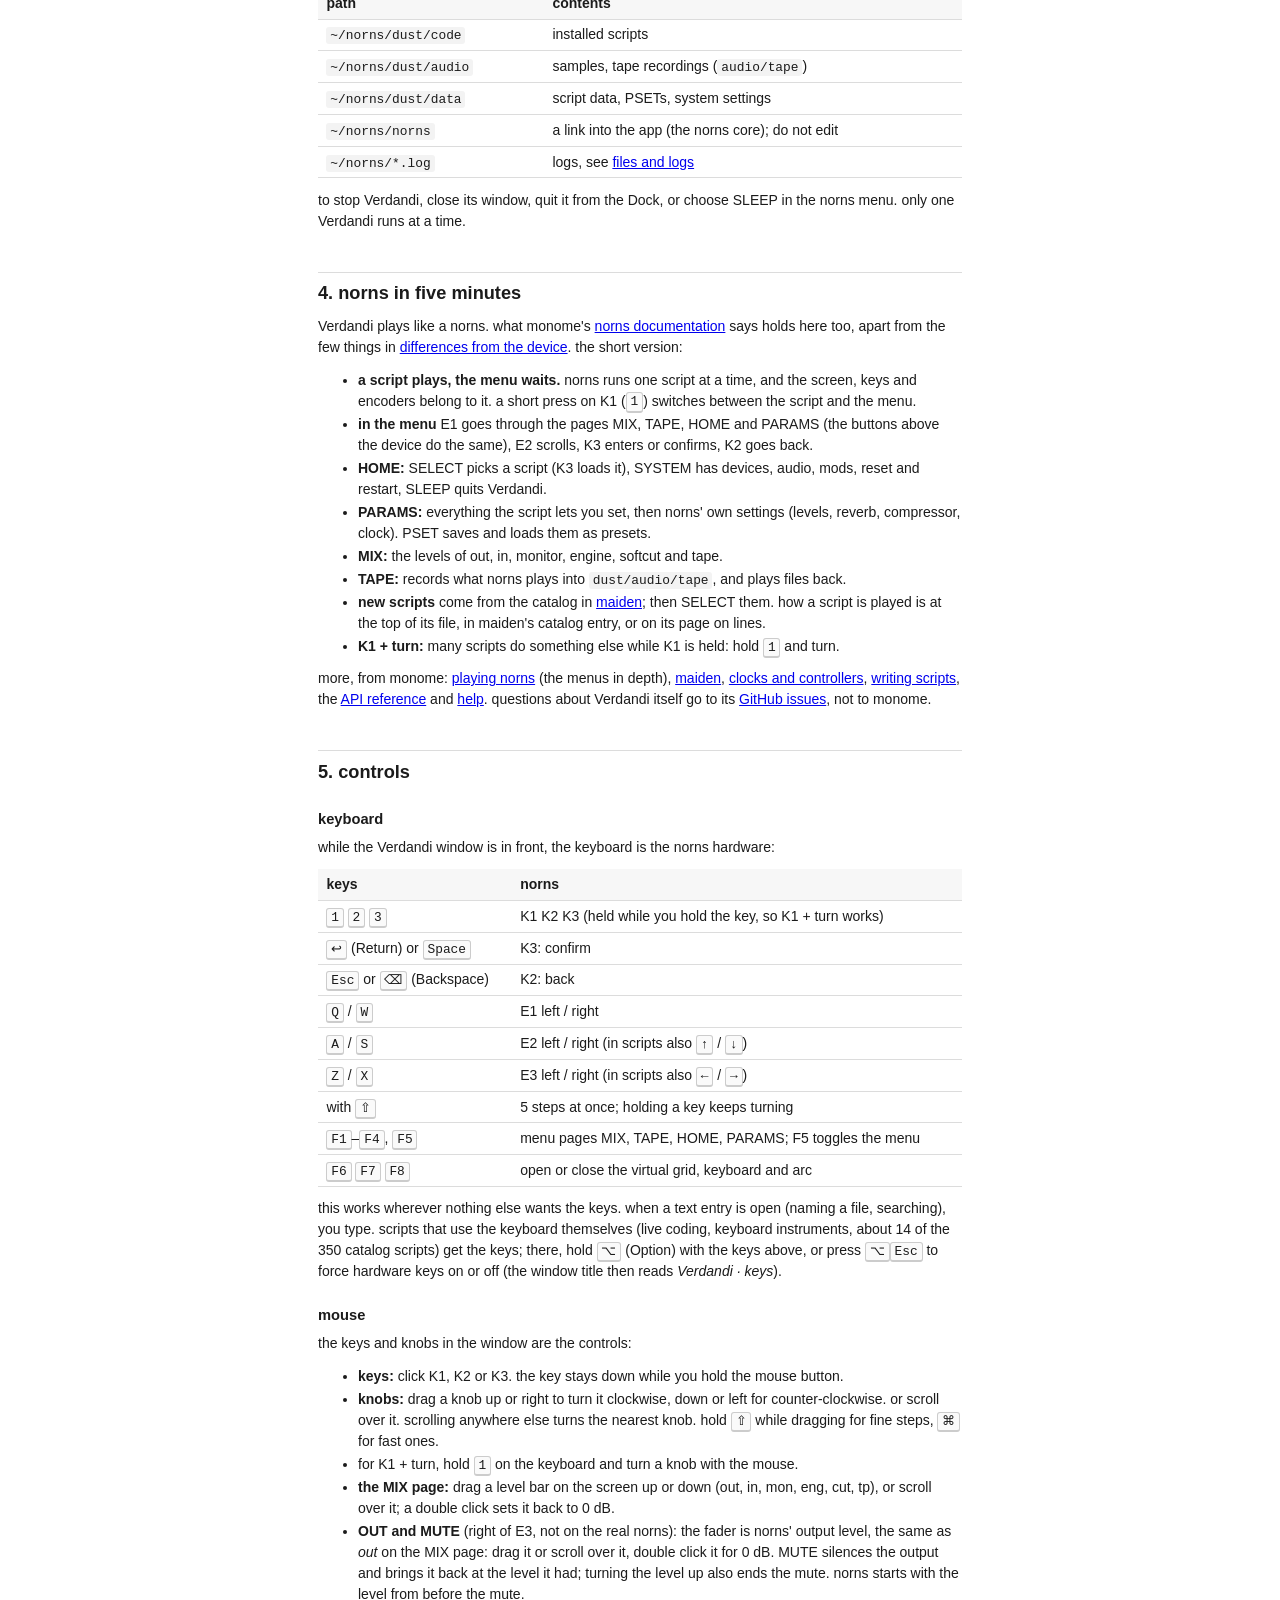
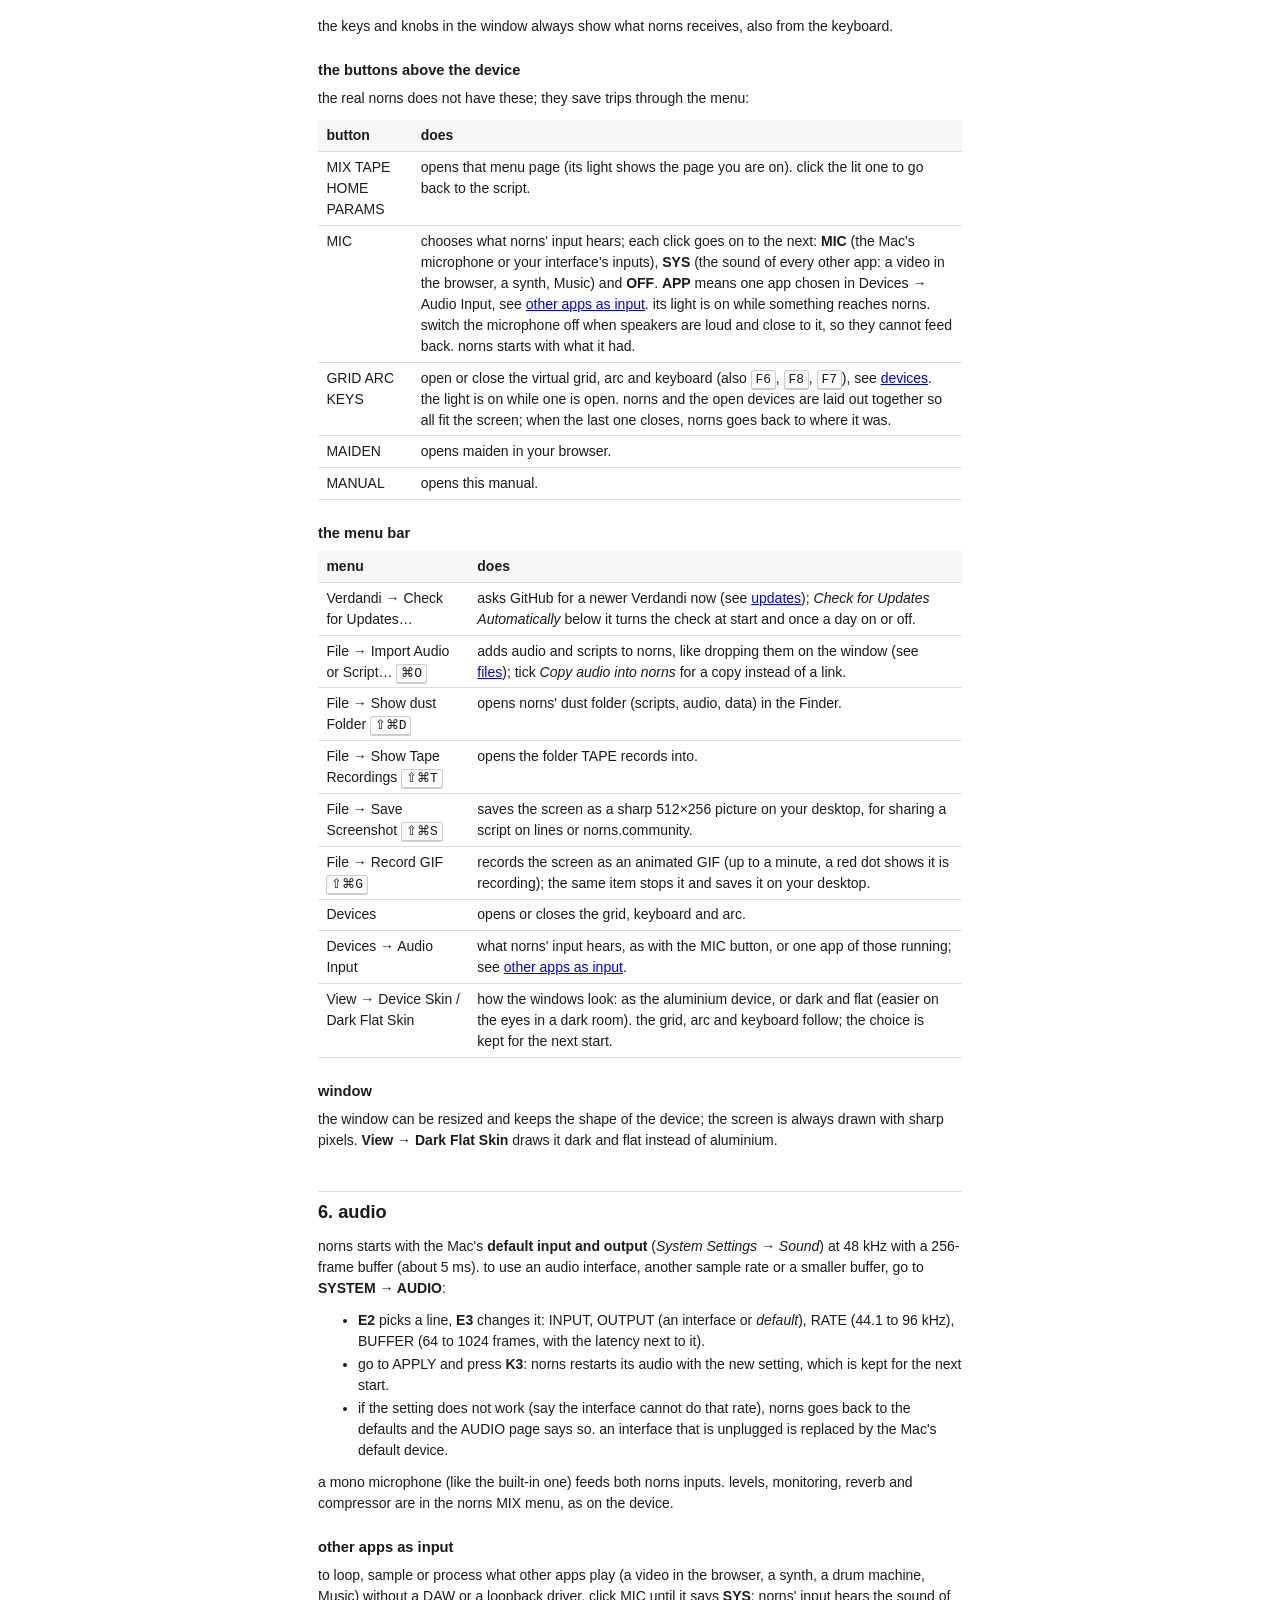
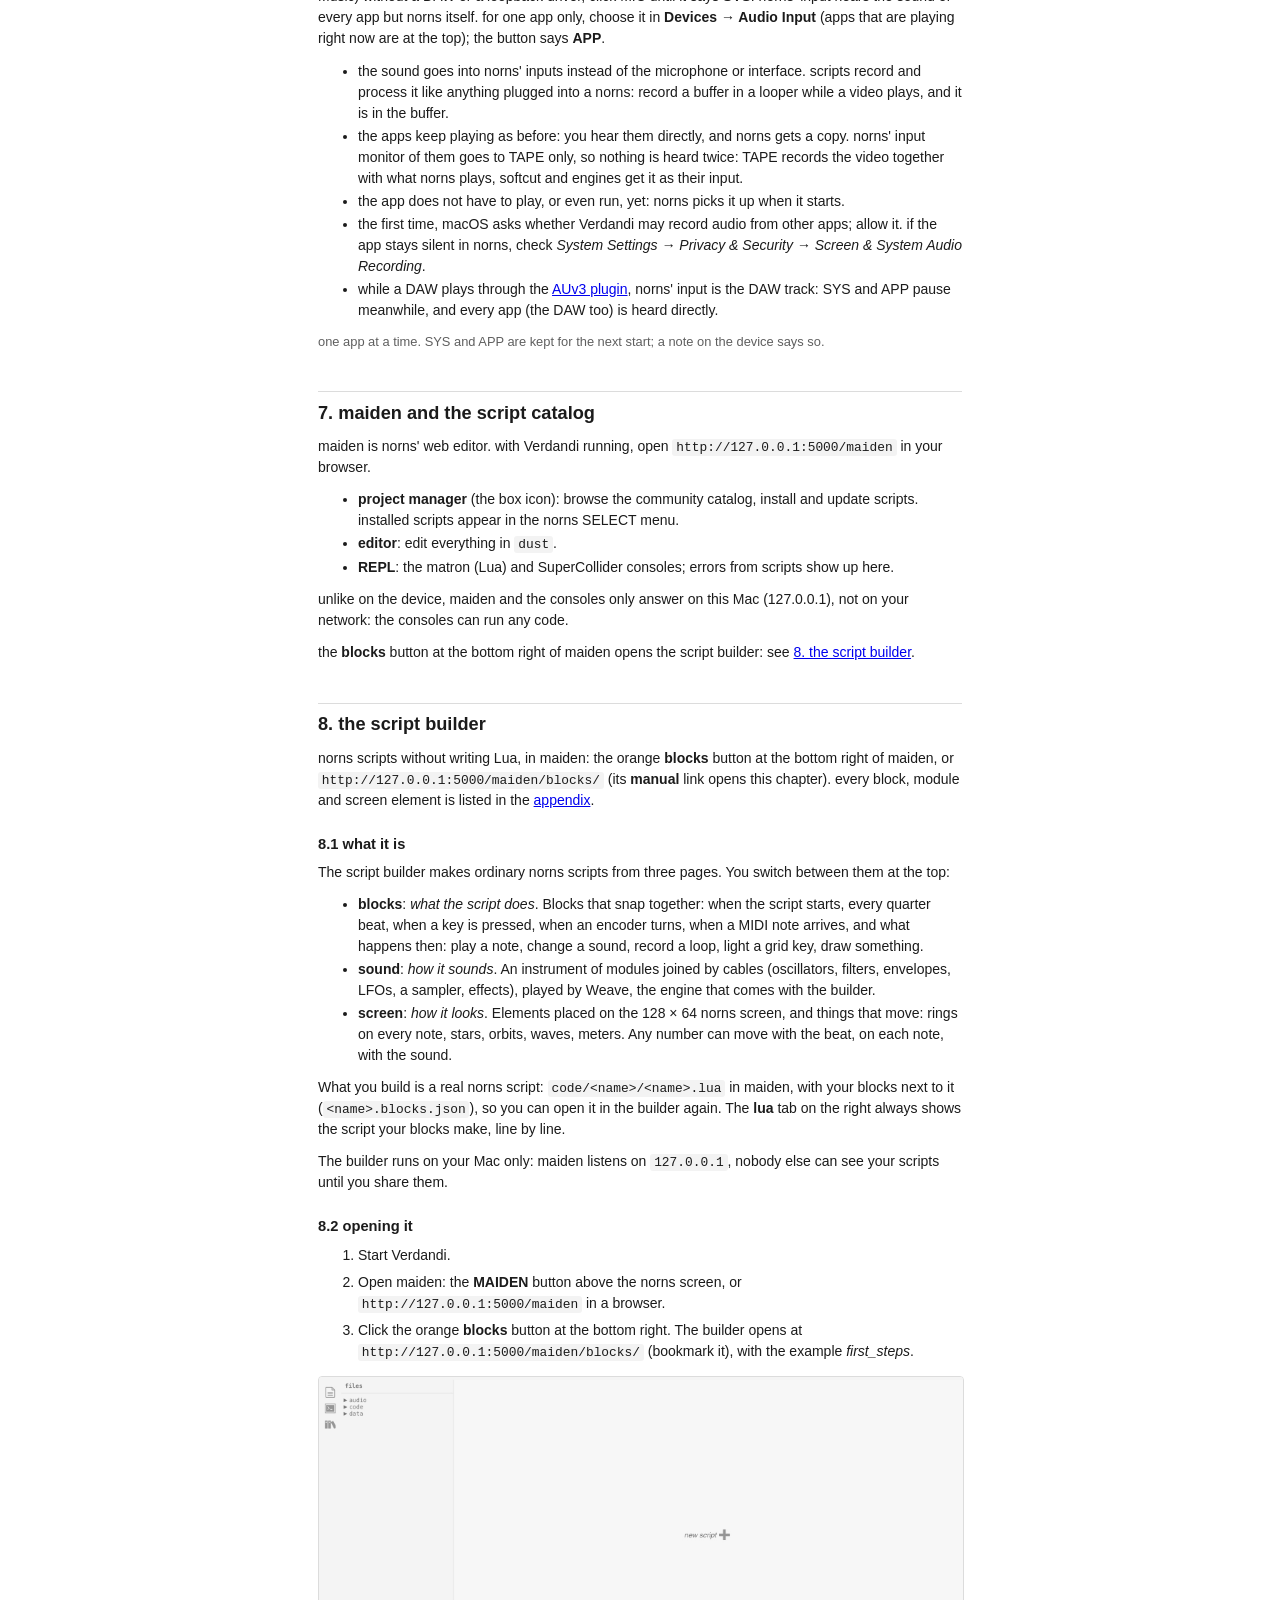
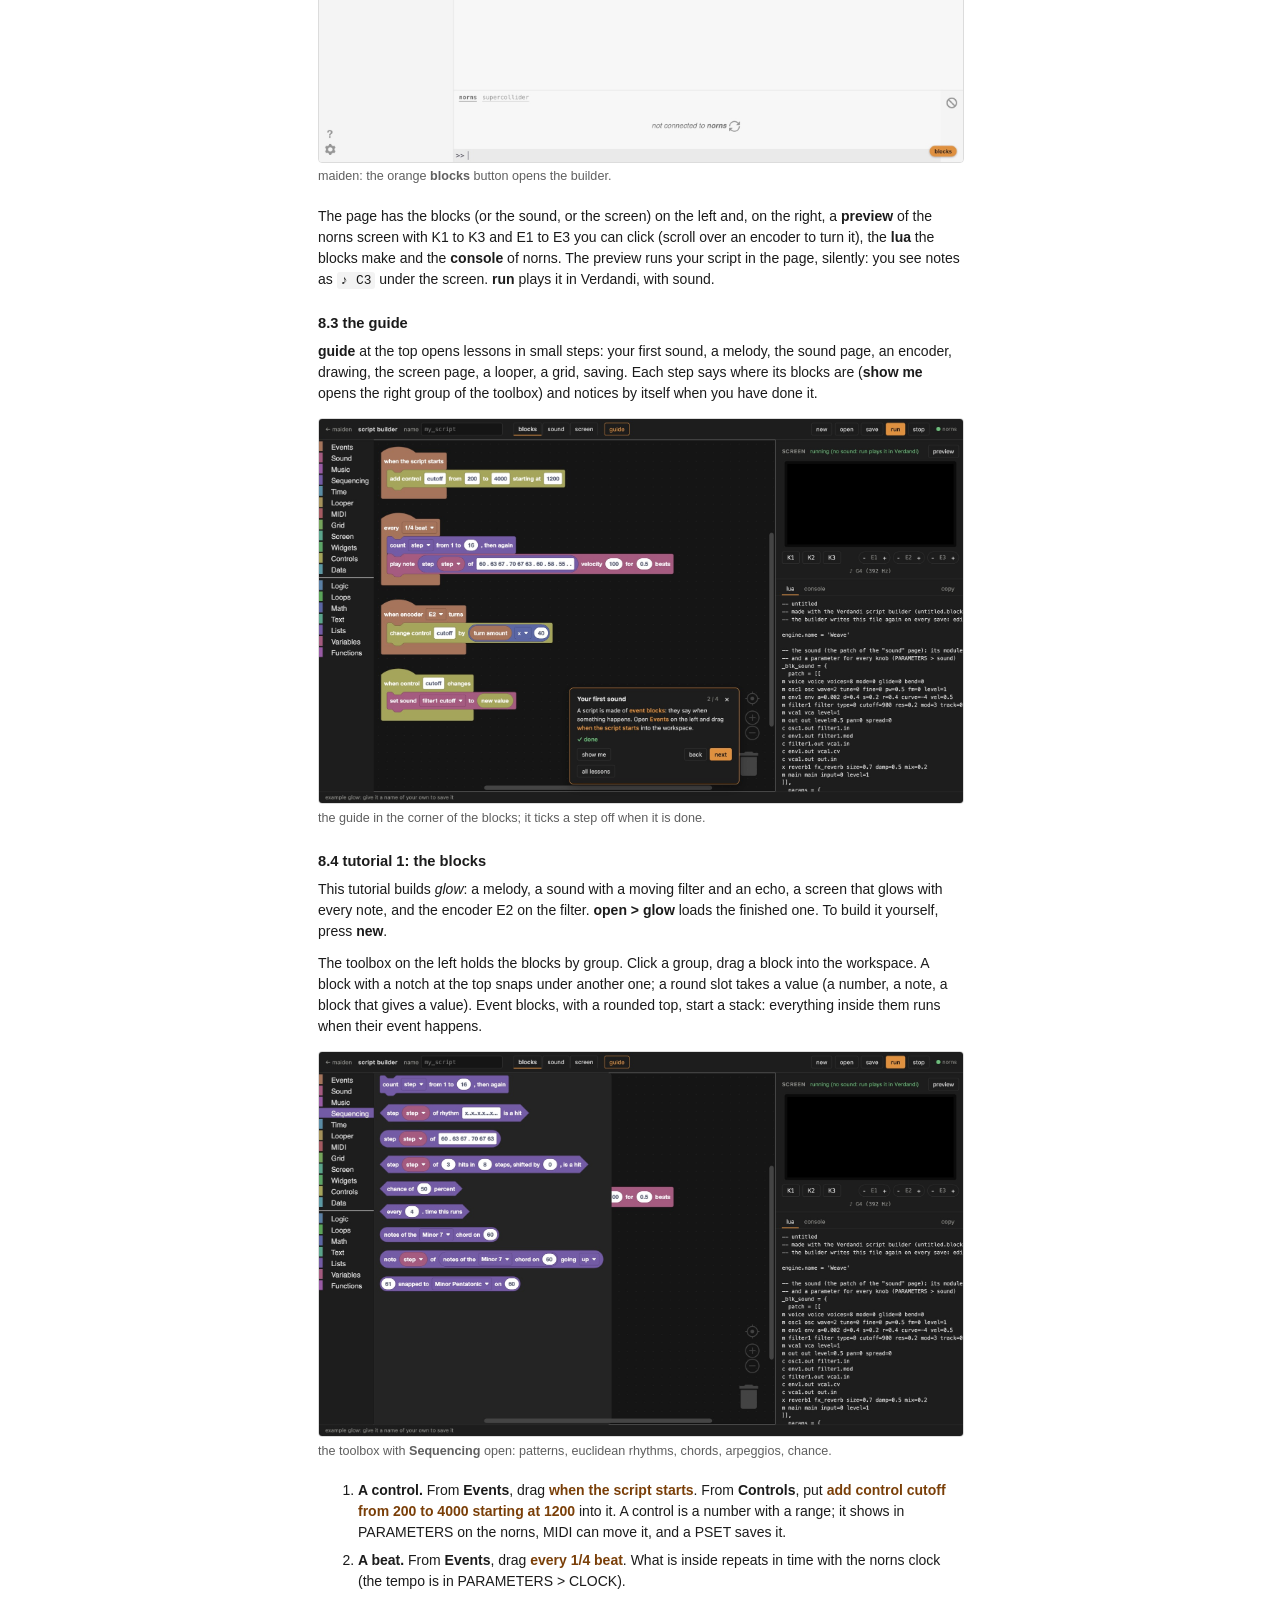
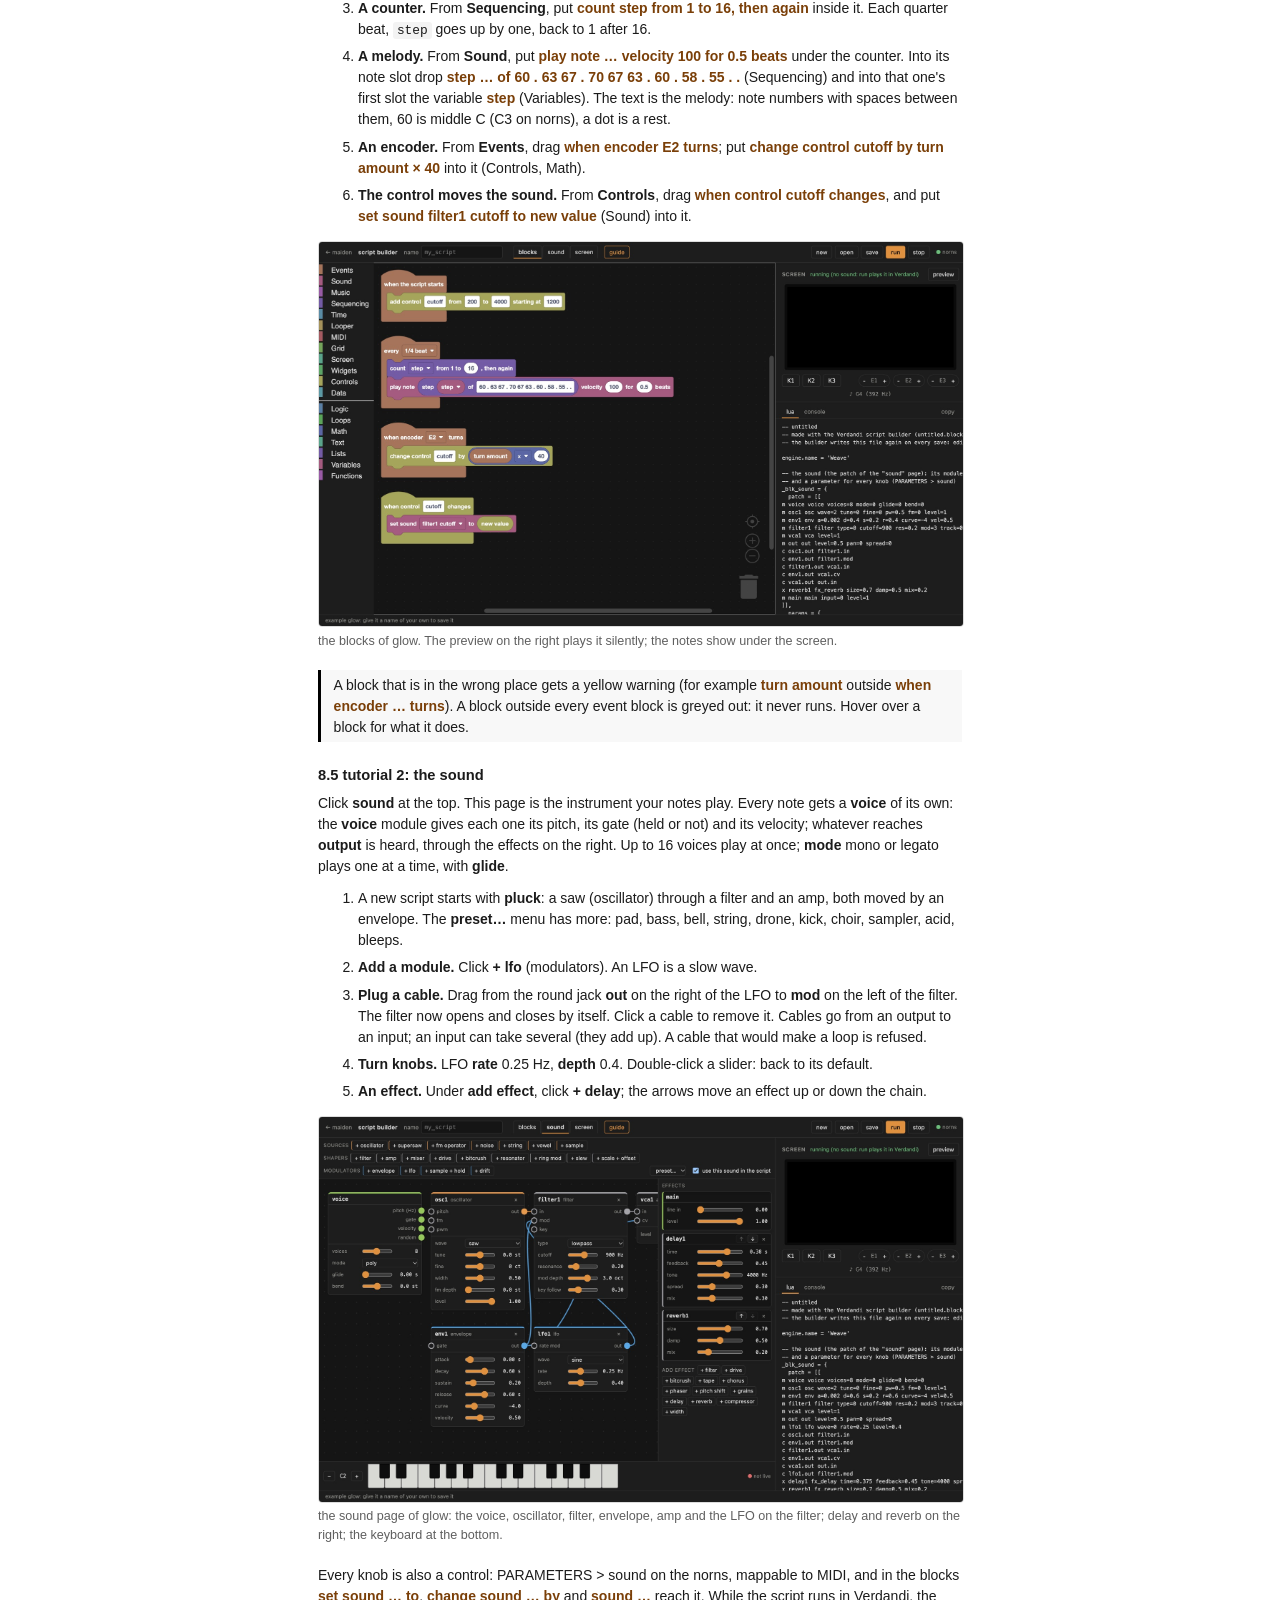
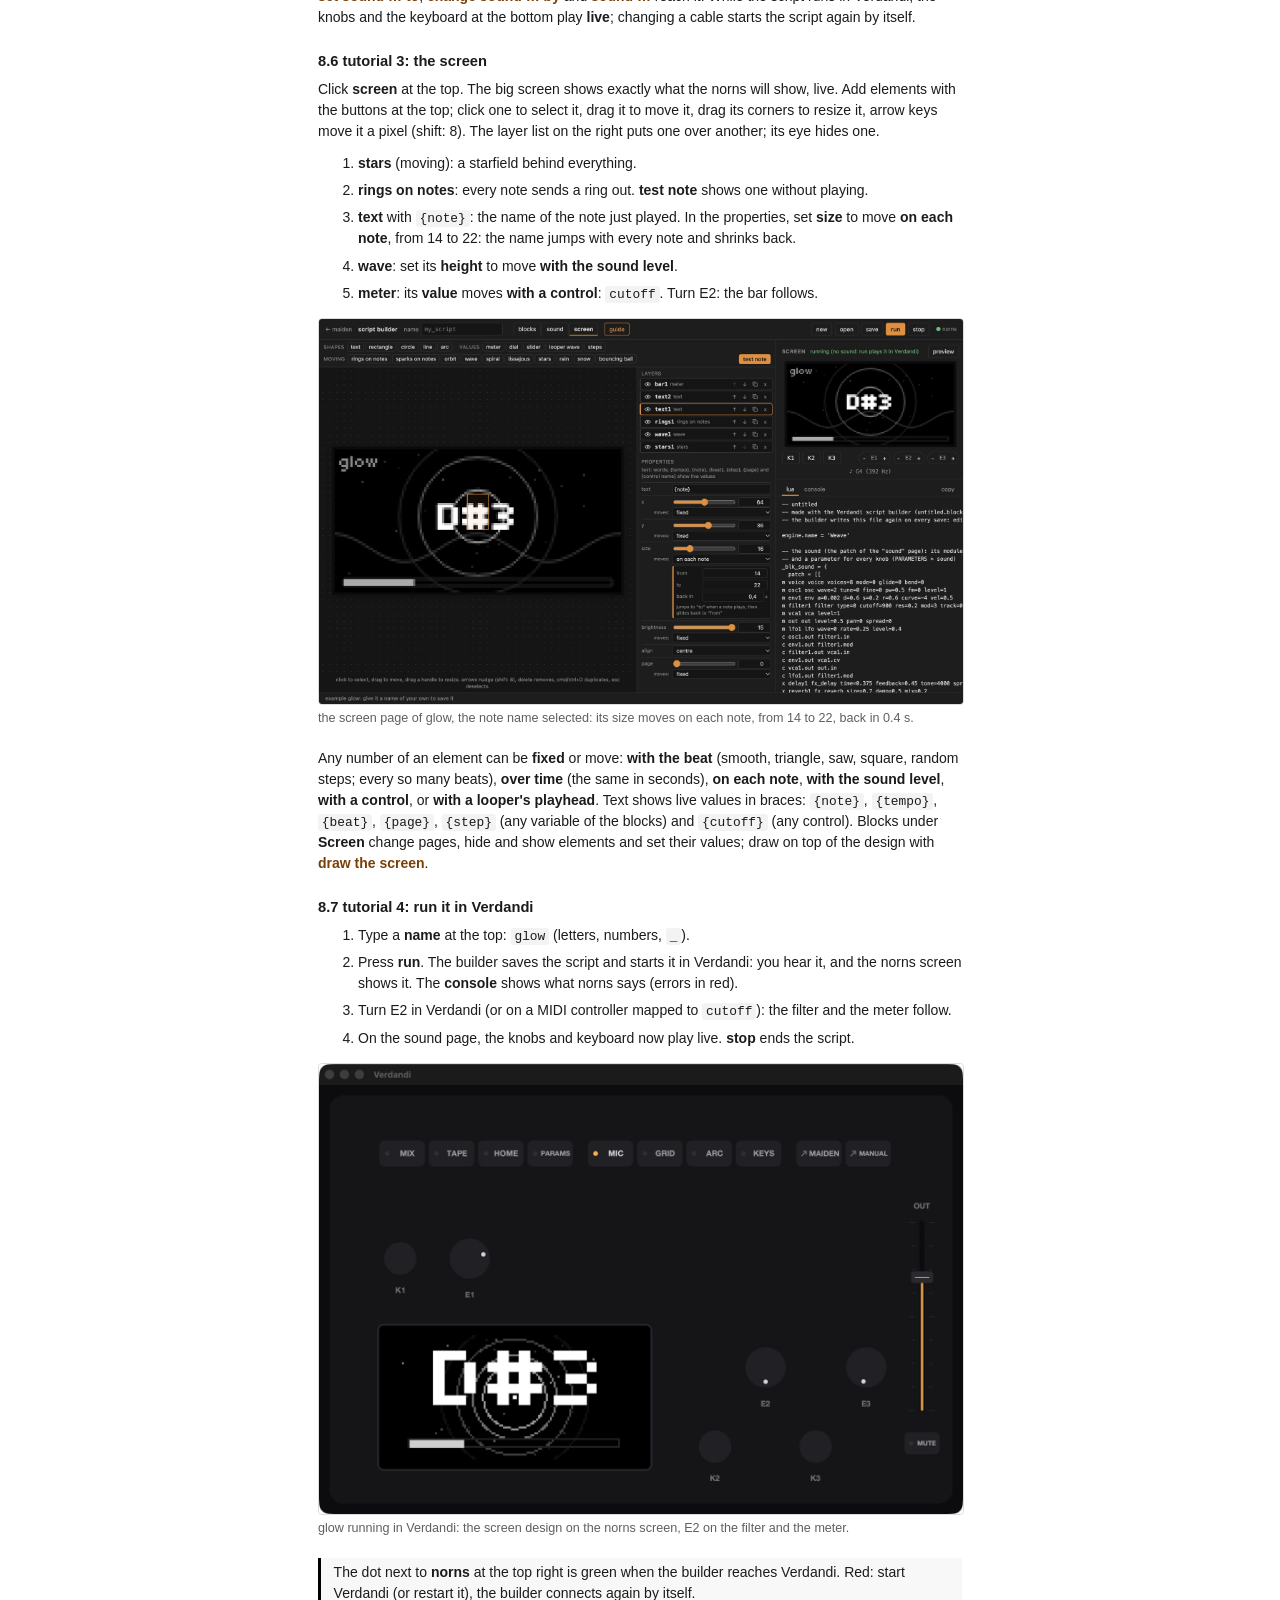
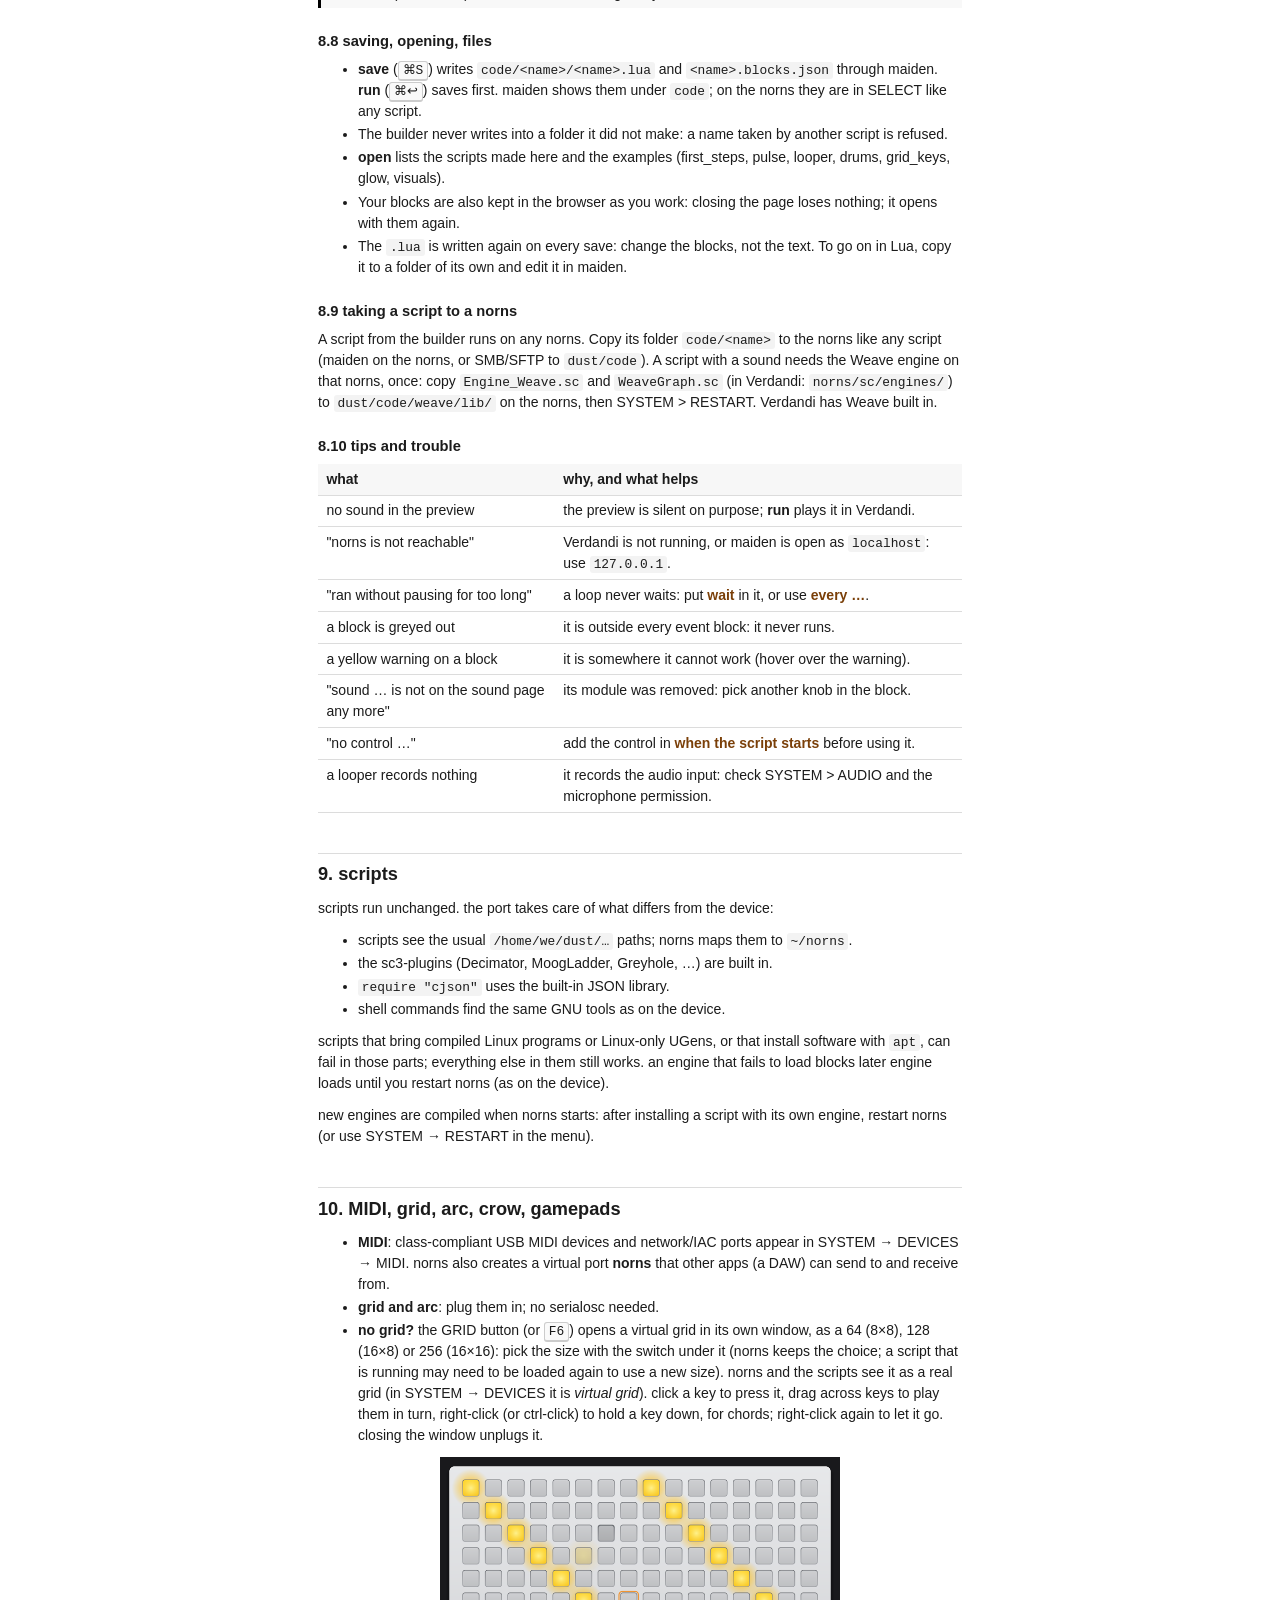
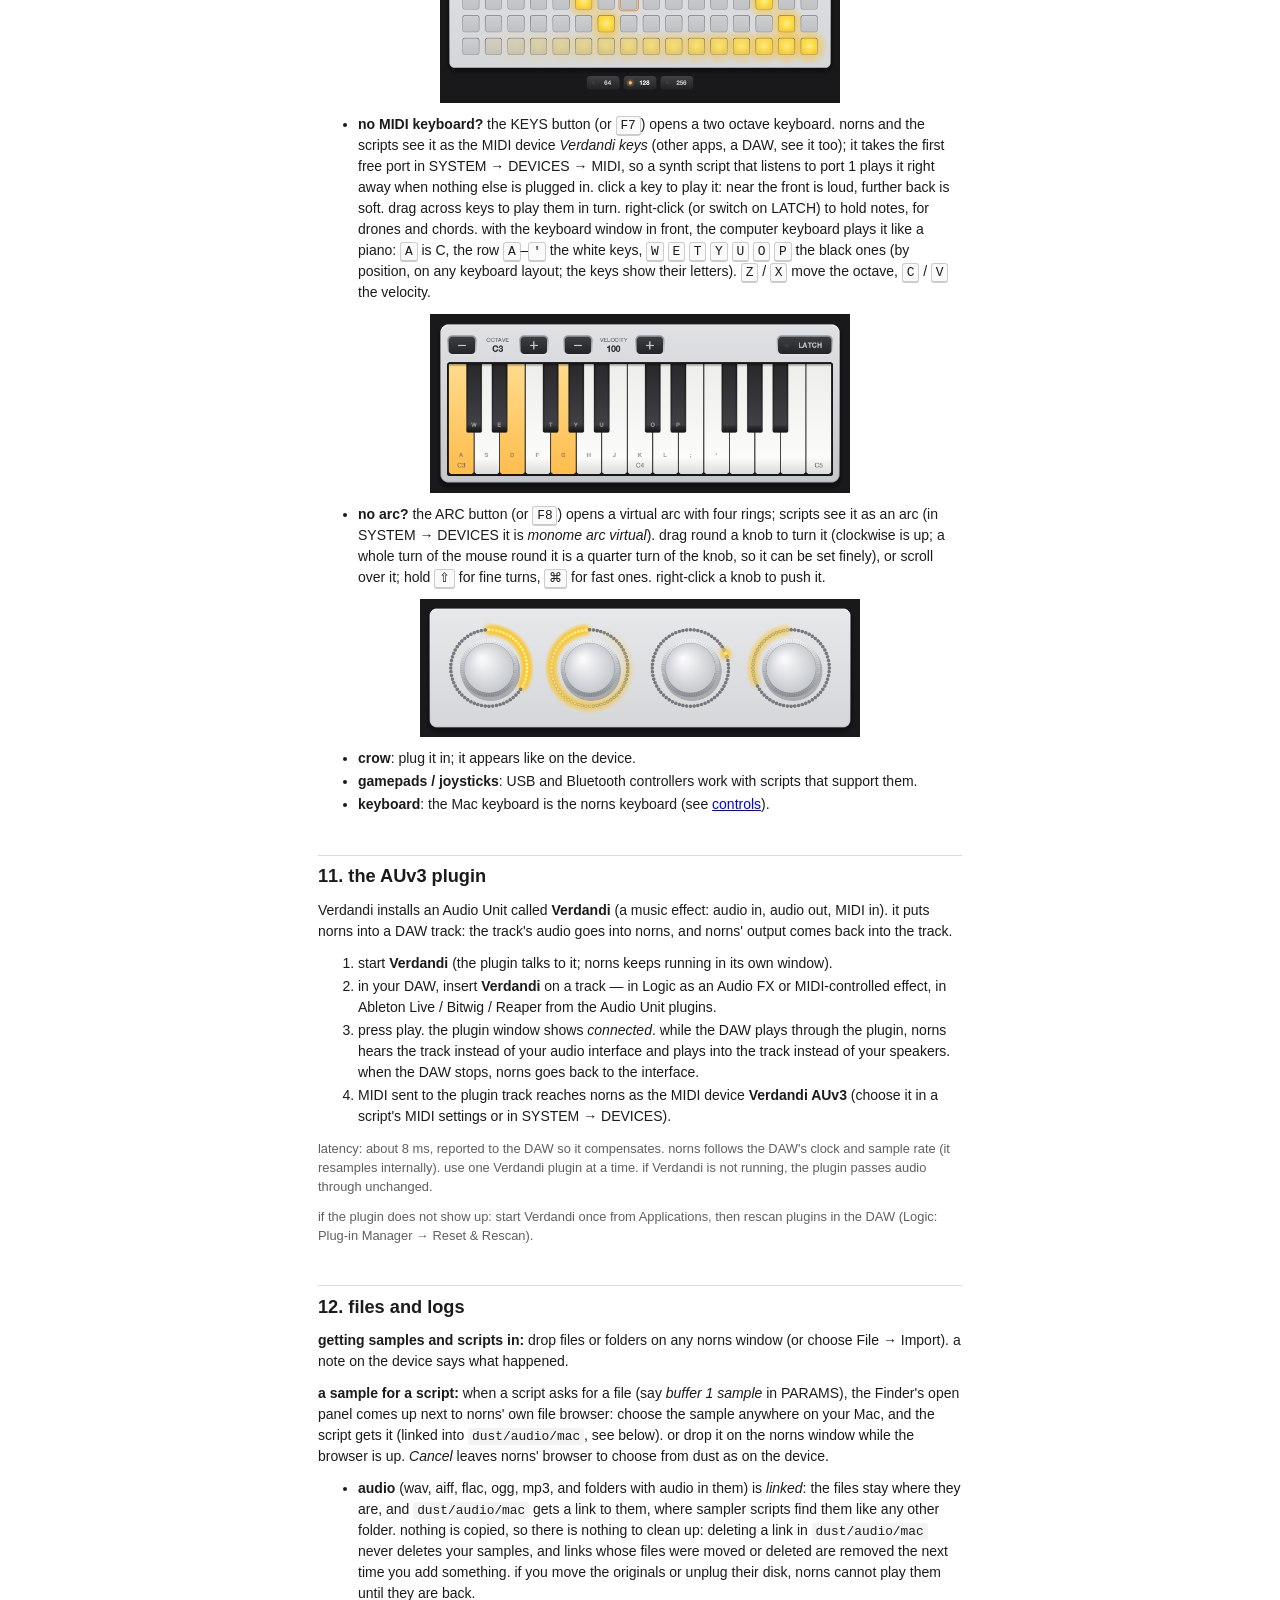
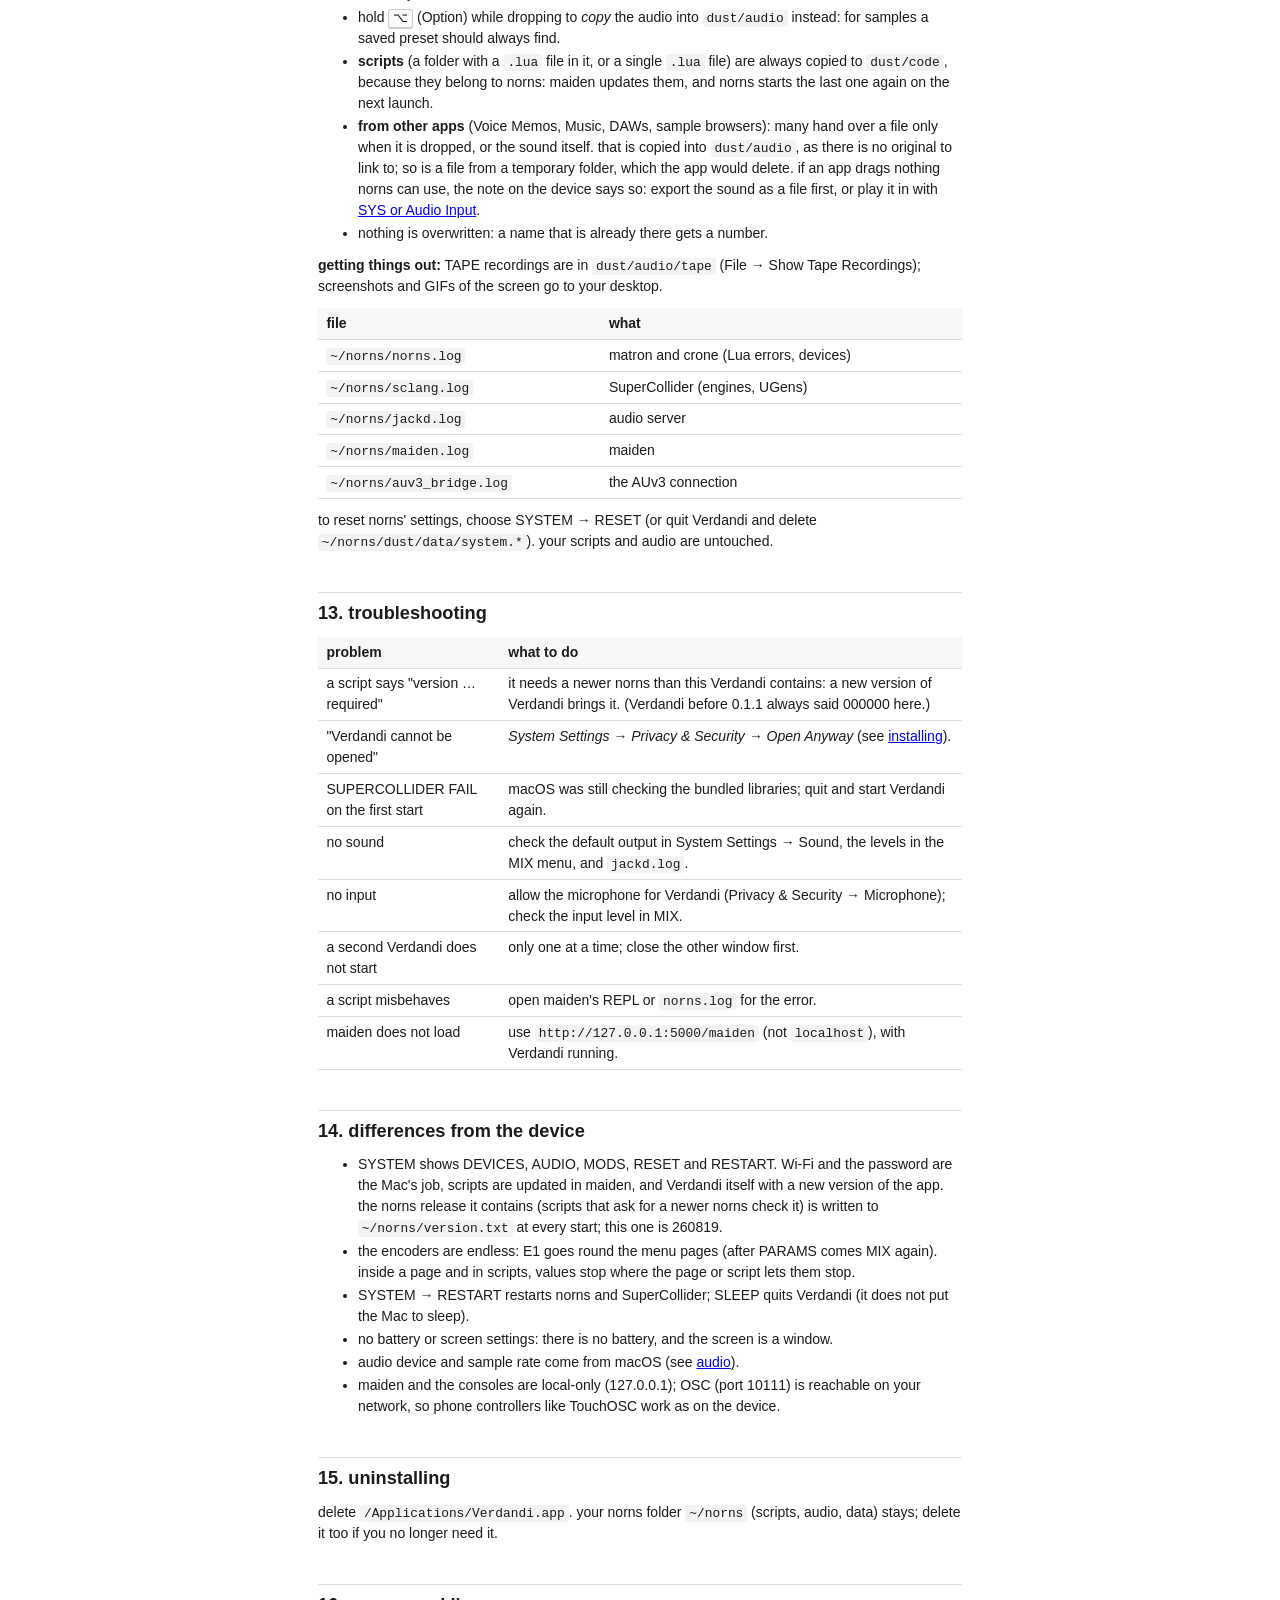
==== commit 35495cc8: "the script builder manual is chapter 8 of the Verdandi manual; version 0.1.6 The script builder's ma" ====
--- a/macos/manual/manual.html
+++ b/macos/manual/manual.html
@@ -24,6 +24,14 @@
   .note { border-left: 3px solid var(--accent); padding: .3em .9em; background: #f8f8f8; break-inside: avoid; }
   .toc { columns: 2; column-gap: 2em; padding-left: 1.2em; }
   .small { color: var(--dim); font-size: .92em; }
+  b.blk { font-weight: 600; color: #7a3f08; }
+  tr { break-inside: avoid; }
+  td.blockname { white-space: normal; font-weight: 500; width: 46%; }
+  figure { margin: 1em 0 1.4em; break-inside: avoid; }
+  figure img { width: 100%; border: 1px solid var(--rule); border-radius: 4px; display: block; }
+  figcaption { color: var(--dim); font-size: .9em; margin-top: .35em; }
+  ol.steps > li { margin: .45em 0; }
+  h4 { font-size: .98em; margin: 1.2em 0 .3em; break-after: avoid; }
 </style>
 </head>
 <body>
@@ -40,6 +48,7 @@
   <li><a href="#controls">controls</a></li>
   <li><a href="#audio">audio</a></li>
   <li><a href="#maiden">maiden and the script catalog</a></li>
+<li><a href="#builder">the script builder</a></li>
   <li><a href="#scripts">scripts</a></li>
   <li><a href="#devices">MIDI, grid, arc, crow, gamepads</a></li>
   <li><a href="#auv3">the AUv3 plugin</a></li>
@@ -49,6 +58,7 @@
   <li><a href="#uninstall">uninstalling</a></li>
   <li><a href="#source">source and licenses</a></li>
 </ol>
+<p class="small">appendix: <a href="#builder-reference">script builder reference</a></p>
 
 <h2 id="about">1. what this is</h2>
 <p>norns is a sound computer by monome: a small box running Lua scripts, a SuperCollider audio
@@ -271,15 +281,163 @@
 </ul>
 <p>unlike on the device, maiden and the consoles only answer on this Mac (127.0.0.1), not on
 your network: the consoles can run any code.</p>
-<h3>the script builder</h3>
-<p>the orange <b>blocks</b> button at the bottom right of maiden opens the script builder
-(<code>http://127.0.0.1:5000/maiden/blocks/</code>): norns scripts without writing Lua. blocks say
-what the script does, the <b>sound</b> page builds its instrument from modules and cables (played by
-Weave, the engine that comes with Verdandi), the <b>screen</b> page puts things on the norns screen and
-makes them move. a guide in the page teaches it step by step; <b>run</b> plays the script here. its own
-manual is <i>Script Builder Manual.pdf</i> on the disk image (and <code>macos/manual/builder.html</code>).</p>
-
-<h2 id="scripts">8. scripts</h2>
+<p>the <b>blocks</b> button at the bottom right of maiden opens the script builder: see <a href="#builder">8. the script builder</a>.</p>
+
+<h2 id="builder">8. the script builder</h2>
+<p>norns scripts without writing Lua, in maiden: the orange <b>blocks</b> button at the bottom right of
+maiden, or <code>http://127.0.0.1:5000/maiden/blocks/</code> (its <b>manual</b> link opens this chapter).
+every block, module and screen element is listed in the <a href="#builder-reference">appendix</a>.</p>
+<h3 id="builder-what">8.1 what it is</h3>
+<p>The script builder makes ordinary norns scripts from three pages. You switch between them at the top:</p>
+<ul>
+  <li><b>blocks</b>: <i>what the script does</i>. Blocks that snap together: when the script starts, every quarter beat,
+    when a key is pressed, when an encoder turns, when a MIDI note arrives, and what happens then: play a note, change a
+    sound, record a loop, light a grid key, draw something.</li>
+  <li><b>sound</b>: <i>how it sounds</i>. An instrument of modules joined by cables (oscillators, filters, envelopes, LFOs,
+    a sampler, effects), played by Weave, the engine that comes with the builder.</li>
+  <li><b>screen</b>: <i>how it looks</i>. Elements placed on the 128 &times; 64 norns screen, and things that move: rings on
+    every note, stars, orbits, waves, meters. Any number can move with the beat, on each note, with the sound.</li>
+</ul>
+<p>What you build is a real norns script: <code>code/&lt;name&gt;/&lt;name&gt;.lua</code> in maiden, with your blocks next to it
+(<code>&lt;name&gt;.blocks.json</code>), so you can open it in the builder again. The <b>lua</b> tab on the right always shows
+the script your blocks make, line by line.</p>
+<p>The builder runs on your Mac only: maiden listens on <code>127.0.0.1</code>, nobody else can see your scripts until you
+share them.</p>
+
+<h3 id="builder-open">8.2 opening it</h3>
+<ol class="steps">
+  <li>Start Verdandi.</li>
+  <li>Open maiden: the <b>MAIDEN</b> button above the norns screen, or <code>http://127.0.0.1:5000/maiden</code> in a browser.</li>
+  <li>Click the orange <b>blocks</b> button at the bottom right. The builder opens at <code>http://127.0.0.1:5000/maiden/blocks/</code>
+    (bookmark it), with the example <i>first_steps</i>.</li>
+</ol>
+<figure><img src="builder/maiden.jpg" alt="maiden with the blocks button"><figcaption>maiden: the orange <b>blocks</b> button opens the builder.</figcaption></figure>
+<p>The page has the blocks (or the sound, or the screen) on the left and, on the right, a <b>preview</b> of the norns
+screen with K1 to K3 and E1 to E3 you can click (scroll over an encoder to turn it), the <b>lua</b> the blocks make and the
+<b>console</b> of norns. The preview runs your script in the page, silently: you see notes as <code>&#9834; C3</code> under
+the screen. <b>run</b> plays it in Verdandi, with sound.</p>
+
+<h3 id="builder-guide">8.3 the guide</h3>
+<p><b>guide</b> at the top opens lessons in small steps: your first sound, a melody, the sound page, an encoder, drawing,
+the screen page, a looper, a grid, saving. Each step says where its blocks are (<b>show me</b> opens the right group of
+the toolbox) and notices by itself when you have done it.</p>
+<figure><img src="builder/guide.jpg" alt="the guide"><figcaption>the guide in the corner of the blocks; it ticks a step off when it is done.</figcaption></figure>
+
+<h3 id="builder-blocks">8.4 tutorial 1: the blocks</h3>
+<p>This tutorial builds <i>glow</i>: a melody, a sound with a moving filter and an echo, a screen that glows with every note,
+and the encoder E2 on the filter. <b>open &gt; glow</b> loads the finished one. To build it yourself, press <b>new</b>.</p>
+<p>The toolbox on the left holds the blocks by group. Click a group, drag a block into the workspace. A block with a
+notch at the top snaps under another one; a round slot takes a value (a number, a note, a block that gives a value).
+Event blocks, with a rounded top, start a stack: everything inside them runs when their event happens.</p>
+<figure><img src="builder/toolbox.jpg" alt="the toolbox, Sequencing open"><figcaption>the toolbox with <b>Sequencing</b> open: patterns, euclidean rhythms, chords, arpeggios, chance.</figcaption></figure>
+<ol class="steps">
+  <li><b>A control.</b> From <b>Events</b>, drag <b class="blk">when the script starts</b>. From <b>Controls</b>, put
+    <b class="blk">add control cutoff from 200 to 4000 starting at 1200</b> into it. A control is a number with a range; it
+    shows in PARAMETERS on the norns, MIDI can move it, and a PSET saves it.</li>
+  <li><b>A beat.</b> From <b>Events</b>, drag <b class="blk">every 1/4 beat</b>. What is inside repeats in time with the norns
+    clock (the tempo is in PARAMETERS &gt; CLOCK).</li>
+  <li><b>A counter.</b> From <b>Sequencing</b>, put <b class="blk">count step from 1 to 16, then again</b> inside it. Each
+    quarter beat, <code>step</code> goes up by one, back to 1 after 16.</li>
+  <li><b>A melody.</b> From <b>Sound</b>, put <b class="blk">play note &hellip; velocity 100 for 0.5 beats</b> under the counter.
+    Into its note slot drop <b class="blk">step &hellip; of 60 . 63 67 . 70 67 63 . 60 . 58 . 55 . .</b> (Sequencing) and
+    into that one's first slot the variable <b class="blk">step</b> (Variables). The text is the melody: note numbers with
+    spaces between them, 60 is middle C (C3 on norns), a dot is a rest.</li>
+  <li><b>An encoder.</b> From <b>Events</b>, drag <b class="blk">when encoder E2 turns</b>; put
+    <b class="blk">change control cutoff by turn amount &times; 40</b> into it (Controls, Math).</li>
+  <li><b>The control moves the sound.</b> From <b>Controls</b>, drag <b class="blk">when control cutoff changes</b>, and put
+    <b class="blk">set sound filter1 cutoff to new value</b> (Sound) into it.</li>
+</ol>
+<figure><img src="builder/blocks.jpg" alt="the blocks of glow"><figcaption>the blocks of glow. The preview on the right plays it silently; the notes show under the screen.</figcaption></figure>
+<p class="note">A block that is in the wrong place gets a yellow warning (for example <b class="blk">turn amount</b> outside
+<b class="blk">when encoder &hellip; turns</b>). A block outside every event block is greyed out: it never runs. Hover over a
+block for what it does.</p>
+
+<h3 id="builder-sound">8.5 tutorial 2: the sound</h3>
+<p>Click <b>sound</b> at the top. This page is the instrument your notes play. Every note gets a <b>voice</b> of its own:
+the <b>voice</b> module gives each one its pitch, its gate (held or not) and its velocity; whatever reaches <b>output</b> is
+heard, through the effects on the right. Up to 16 voices play at once; <b>mode</b> mono or legato plays one at a time, with
+<b>glide</b>.</p>
+<ol class="steps">
+  <li>A new script starts with <b>pluck</b>: a saw (oscillator) through a filter and an amp, both moved by an envelope.
+    The <b>preset&hellip;</b> menu has more: pad, bass, bell, string, drone, kick, choir, sampler, acid, bleeps.</li>
+  <li><b>Add a module.</b> Click <b>+ lfo</b> (modulators). An LFO is a slow wave.</li>
+  <li><b>Plug a cable.</b> Drag from the round jack <b>out</b> on the right of the LFO to <b>mod</b> on the left of the filter.
+    The filter now opens and closes by itself. Click a cable to remove it. Cables go from an output to an input; an input
+    can take several (they add up). A cable that would make a loop is refused.</li>
+  <li><b>Turn knobs.</b> LFO <b>rate</b> 0.25 Hz, <b>depth</b> 0.4. Double-click a slider: back to its default.</li>
+  <li><b>An effect.</b> Under <b>add effect</b>, click <b>+ delay</b>; the arrows move an effect up or down the chain.</li>
+</ol>
+<figure><img src="builder/sound.jpg" alt="the sound page"><figcaption>the sound page of glow: the voice, oscillator, filter, envelope, amp and the LFO on the filter; delay and reverb on the right; the keyboard at the bottom.</figcaption></figure>
+<p>Every knob is also a control: PARAMETERS &gt; sound on the norns, mappable to MIDI, and in the blocks
+<b class="blk">set sound &hellip; to</b>, <b class="blk">change sound &hellip; by</b> and <b class="blk">sound &hellip;</b> reach it. While
+the script runs in Verdandi, the knobs and the keyboard at the bottom play <b>live</b>; changing a cable starts the
+script again by itself.</p>
+
+<h3 id="builder-screen">8.6 tutorial 3: the screen</h3>
+<p>Click <b>screen</b> at the top. The big screen shows exactly what the norns will show, live. Add elements with the
+buttons at the top; click one to select it, drag it to move it, drag its corners to resize it, arrow keys move it a pixel
+(shift: 8). The layer list on the right puts one over another; its eye hides one.</p>
+<ol class="steps">
+  <li><b>stars</b> (moving): a starfield behind everything.</li>
+  <li><b>rings on notes</b>: every note sends a ring out. <b>test note</b> shows one without playing.</li>
+  <li><b>text</b> with <code>{note}</code>: the name of the note just played. In the properties, set <b>size</b> to move
+    <b>on each note</b>, from 14 to 22: the name jumps with every note and shrinks back.</li>
+  <li><b>wave</b>: set its <b>height</b> to move <b>with the sound level</b>.</li>
+  <li><b>meter</b>: its <b>value</b> moves <b>with a control</b>: <code>cutoff</code>. Turn E2: the bar follows.</li>
+</ol>
+<figure><img src="builder/screen.jpg" alt="the screen page"><figcaption>the screen page of glow, the note name selected: its size moves on each note, from 14 to 22, back in 0.4 s.</figcaption></figure>
+<p>Any number of an element can be <b>fixed</b> or move: <b>with the beat</b> (smooth, triangle, saw, square, random steps;
+every so many beats), <b>over time</b> (the same in seconds), <b>on each note</b>, <b>with the sound level</b>, <b>with a
+control</b>, or <b>with a looper's playhead</b>. Text shows live values in braces: <code>{note}</code>, <code>{tempo}</code>,
+<code>{beat}</code>, <code>{page}</code>, <code>{step}</code> (any variable of the blocks) and <code>{cutoff}</code> (any control).
+Blocks under <b>Screen</b> change pages, hide and show elements and set their values; draw on top of the design with
+<b class="blk">draw the screen</b>.</p>
+
+<h3 id="builder-run">8.7 tutorial 4: run it in Verdandi</h3>
+<ol class="steps">
+  <li>Type a <b>name</b> at the top: <code>glow</code> (letters, numbers, <code>_</code>).</li>
+  <li>Press <b>run</b>. The builder saves the script and starts it in Verdandi: you hear it, and the norns screen shows it.
+    The <b>console</b> shows what norns says (errors in red).</li>
+  <li>Turn E2 in Verdandi (or on a MIDI controller mapped to <code>cutoff</code>): the filter and the meter follow.</li>
+  <li>On the sound page, the knobs and keyboard now play live. <b>stop</b> ends the script.</li>
+</ol>
+<figure><img src="builder/verdandi.jpg" alt="glow running in Verdandi"><figcaption>glow running in Verdandi: the screen design on the norns screen, E2 on the filter and the meter.</figcaption></figure>
+<p class="note">The dot next to <b>norns</b> at the top right is green when the builder reaches Verdandi. Red: start Verdandi
+(or restart it), the builder connects again by itself.</p>
+
+<h3 id="builder-files">8.8 saving, opening, files</h3>
+<ul>
+  <li><b>save</b> (<kbd>&#8984;S</kbd>) writes <code>code/&lt;name&gt;/&lt;name&gt;.lua</code> and <code>&lt;name&gt;.blocks.json</code> through
+    maiden. <b>run</b> (<kbd>&#8984;&#8617;</kbd>) saves first. maiden shows them under <code>code</code>; on the norns they are in
+    SELECT like any script.</li>
+  <li>The builder never writes into a folder it did not make: a name taken by another script is refused.</li>
+  <li><b>open</b> lists the scripts made here and the examples (first_steps, pulse, looper, drums, grid_keys, glow, visuals).</li>
+  <li>Your blocks are also kept in the browser as you work: closing the page loses nothing; it opens with them again.</li>
+  <li>The <code>.lua</code> is written again on every save: change the blocks, not the text. To go on in Lua, copy it to a
+    folder of its own and edit it in maiden.</li>
+</ul>
+
+<h3 id="builder-norns">8.9 taking a script to a norns</h3>
+<p>A script from the builder runs on any norns. Copy its folder <code>code/&lt;name&gt;</code> to the norns like any script
+(maiden on the norns, or SMB/SFTP to <code>dust/code</code>). A script with a sound needs the Weave engine on that norns, once:
+copy <code>Engine_Weave.sc</code> and <code>WeaveGraph.sc</code> (in Verdandi: <code>norns/sc/engines/</code>) to
+<code>dust/code/weave/lib/</code> on the norns, then SYSTEM &gt; RESTART. Verdandi has Weave built in.</p>
+
+<h3 id="builder-tips">8.10 tips and trouble</h3>
+<table>
+  <tr><th>what</th><th>why, and what helps</th></tr>
+  <tr><td>no sound in the preview</td><td>the preview is silent on purpose; <b>run</b> plays it in Verdandi.</td></tr>
+  <tr><td>"norns is not reachable"</td><td>Verdandi is not running, or maiden is open as <code>localhost</code>: use <code>127.0.0.1</code>.</td></tr>
+  <tr><td>"ran without pausing for too long"</td><td>a loop never waits: put <b class="blk">wait</b> in it, or use <b class="blk">every &hellip;</b>.</td></tr>
+  <tr><td>a block is greyed out</td><td>it is outside every event block: it never runs.</td></tr>
+  <tr><td>a yellow warning on a block</td><td>it is somewhere it cannot work (hover over the warning).</td></tr>
+  <tr><td>"sound &hellip; is not on the sound page any more"</td><td>its module was removed: pick another knob in the block.</td></tr>
+  <tr><td>"no control &hellip;"</td><td>add the control in <b class="blk">when the script starts</b> before using it.</td></tr>
+  <tr><td>a looper records nothing</td><td>it records the audio input: check SYSTEM &gt; AUDIO and the microphone permission.</td></tr>
+</table>
+
+
+<h2 id="scripts">9. scripts</h2>
 <p>scripts run unchanged. the port takes care of what differs from the device:</p>
 <ul>
   <li>scripts see the usual <code>/home/we/dust/&hellip;</code> paths; norns maps them to <code>~/norns</code>.</li>
@@ -293,7 +451,7 @@
 <p>new engines are compiled when norns starts: after installing a script with its own engine,
 restart norns (or use SYSTEM &rarr; RESTART in the menu).</p>
 
-<h2 id="devices">9. MIDI, grid, arc, crow, gamepads</h2>
+<h2 id="devices">10. MIDI, grid, arc, crow, gamepads</h2>
 <ul>
   <li><b>MIDI</b>: class-compliant USB MIDI devices and network/IAC ports appear in
       SYSTEM &rarr; DEVICES &rarr; MIDI. norns also creates a virtual port <b>norns</b> that other
@@ -337,7 +495,7 @@
   <li><b>keyboard</b>: the Mac keyboard is the norns keyboard (see <a href="#controls">controls</a>).</li>
 </ul>
 
-<h2 id="auv3">10. the AUv3 plugin</h2>
+<h2 id="auv3">11. the AUv3 plugin</h2>
 <p>Verdandi installs an Audio Unit called <b>Verdandi</b> (a music effect: audio in, audio out, MIDI
 in). it puts norns into a DAW track: the track's audio goes into norns, and norns' output comes
 back into the track.</p>
@@ -357,7 +515,7 @@
 <p class="small">if the plugin does not show up: start Verdandi once from Applications, then
 rescan plugins in the DAW (Logic: Plug-in Manager &rarr; Reset &amp; Rescan).</p>
 
-<h2 id="files">11. files and logs</h2>
+<h2 id="files">12. files and logs</h2>
 <p><b>getting samples and scripts in:</b> drop files or folders on any norns window (or choose
 File &rarr; Import). a note on the device says what happened.</p>
 <p><b>a sample for a script:</b> when a script asks for a file (say <i>buffer 1 sample</i> in
@@ -399,7 +557,7 @@
 <p>to reset norns' settings, choose SYSTEM &rarr; RESET (or quit Verdandi and delete
 <code>~/norns/dust/data/system.*</code>). your scripts and audio are untouched.</p>
 
-<h2 id="trouble">12. troubleshooting</h2>
+<h2 id="trouble">13. troubleshooting</h2>
 <table>
   <tr><th>problem</th><th>what to do</th></tr>
   <tr><td>a script says "version &hellip; required"</td><td>it needs a newer norns than this Verdandi contains: a new version of Verdandi brings it. (Verdandi before 0.1.1 always said 000000 here.)</td></tr>
@@ -412,7 +570,7 @@
   <tr><td>maiden does not load</td><td>use <code>http://127.0.0.1:5000/maiden</code> (not <code>localhost</code>), with Verdandi running.</td></tr>
 </table>
 
-<h2 id="diff">13. differences from the device</h2>
+<h2 id="diff">14. differences from the device</h2>
 <ul>
   <li>SYSTEM shows DEVICES, AUDIO, MODS, RESET and RESTART. Wi-Fi and the password are the Mac's job,
       scripts are updated in maiden, and Verdandi itself with a new version of the app. the
@@ -428,11 +586,11 @@
       network, so phone controllers like TouchOSC work as on the device.</li>
 </ul>
 
-<h2 id="uninstall">14. uninstalling</h2>
+<h2 id="uninstall">15. uninstalling</h2>
 <p>delete <code>/Applications/Verdandi.app</code>. your norns folder <code>~/norns</code> (scripts,
 audio, data) stays; delete it too if you no longer need it.</p>
 
-<h2 id="source">15. source and licenses</h2>
+<h2 id="source">16. source and licenses</h2>
 <p>Verdandi is free software. the app contains, each under its own license:
 norns (GPL-3.0, monome and contributors), maiden (GPL-3.0), SuperCollider (GPL-3.0),
 sc3-plugins (GPL-2.0 or later), JACK (GPL-2.0 / LGPL-2.1), Lua (MIT), lua-cjson (MIT),
@@ -449,5 +607,250 @@
 names of monome; Verdandi is an independent community project, not endorsed by or affiliated
 with monome.</p>
 
+<h2 id="builder-reference">appendix: script builder reference</h2>
+<h3 id="builder-ref-blocks">blocks</h3>
+<p class="small">every block of the toolbox, by group. <code>( )</code> is a slot for a value, <code>[&hellip;]</code> a choice or a field.
+Logic, loops, math, text, lists, variables and functions are Blockly's own.</p>
+<!-- begin:blocks -->
+<h4>Events</h4>
+<table>
+<tr><th>block</th><th>what it does</th></tr>
+<tr><td class="blockname">when the script starts</td><td>runs once when the script loads: set things up here</td></tr>
+<tr><td class="blockname">every [1/4 beat]</td><td>repeats in time with the norns clock (tempo in PARAMETERS &gt; CLOCK)</td></tr>
+<tr><td class="blockname">when key [K2] is [pressed]</td><td>runs when a key of the norns is pressed or released</td></tr>
+<tr><td class="blockname">when encoder [E2] turns</td><td>runs on every step of an encoder; "turn amount" is +1 or -1 (more when turned fast)</td></tr>
+<tr><td class="blockname">turn amount</td><td>how far the encoder turned: positive clockwise, negative counter-clockwise</td></tr>
+<tr><td class="blockname">draw the screen</td><td>draws the 128 x 64 screen, 15 times a second; it is cleared before each drawing</td></tr>
+</table>
+<h4>Sound</h4>
+<table>
+<tr><th>block</th><th>what it does</th></tr>
+<tr><td class="blockname">play note <code>( )</code> velocity <code>( )</code> for <code>( )</code> beats</td><td>a MIDI note number (60 is middle C), velocity 0 to 127; nothing plays when the note is empty (a rest)</td></tr>
+<tr><td class="blockname">play frequency <code>( )</code> Hz velocity <code>( )</code> for <code>( )</code> beats</td><td></td></tr>
+<tr><td class="blockname">start note <code>( )</code> velocity <code>( )</code></td><td>the note sounds until "stop note" with the same number: for keys held down</td></tr>
+<tr><td class="blockname">stop note <code>( )</code></td><td></td></tr>
+<tr><td class="blockname">stop all notes</td><td></td></tr>
+<tr><td class="blockname">set sound […] to <code>( )</code></td><td>any knob of the sound page; it is also in PARAMETERS &gt; sound</td></tr>
+<tr><td class="blockname">change sound […] by <code>( )</code></td><td>adds to a knob, kept inside its range: "change sound filter1 cutoff by turn amount x 50"</td></tr>
+<tr><td class="blockname">sound […]</td><td></td></tr>
+<tr><td class="blockname">play MIDI notes with the sound</td><td>notes from the MIDI device in slot 1 play the sound, with their velocity</td></tr>
+<tr><td class="blockname">load sound file [my_sound.wav] into sample slot <code>( )</code></td><td>a file in dust/audio (or a full path) for the sample module of the sound page</td></tr>
+<tr><td class="blockname">voices sounding</td><td>how many notes sound right now (held or ringing out)</td></tr>
+</table>
+<h4>Music</h4>
+<table>
+<tr><th>block</th><th>what it does</th></tr>
+<tr><td class="blockname">note <code>( )</code> of scale [Major] from <code>( )</code></td><td>step 1 is the root note; higher steps climb the scale through the octaves</td></tr>
+<tr><td class="blockname">name of note <code>( )</code></td><td>for example 60 gives C4</td></tr>
+<tr><td class="blockname">sequence of <code>( )</code></td><td>a sequins: store it in a variable, then take "next from" it</td></tr>
+<tr><td class="blockname">next from [melody]</td><td>the next value of a sequence; after the last one it starts over</td></tr>
+</table>
+<h4>Sequencing</h4>
+<table>
+<tr><th>block</th><th>what it does</th></tr>
+<tr><td class="blockname">count [step] from 1 to <code>( )</code>, then again</td><td>adds 1 each time, back to 1 after the last: the step of a sequence</td></tr>
+<tr><td class="blockname">step <code>( )</code> of rhythm [x..x..x.x...x...] is a hit</td><td>x (or any letter) is a hit, a dot a rest; after the last step it starts over</td></tr>
+<tr><td class="blockname">step <code>( )</code> of [60 . 63 67 . 70 67 63]</td><td>numbers with spaces between them; a dot is a rest: "play note" plays nothing then</td></tr>
+<tr><td class="blockname">step <code>( )</code> of <code>( )</code> hits in <code>( )</code> steps, shifted by <code>( )</code>, is a hit</td><td>a euclidean rhythm: the hits as evenly spread as they can be (3 in 8 is the tresillo)</td></tr>
+<tr><td class="blockname">chance of <code>( )</code> percent</td><td>true that often, at random: 50 is a coin toss</td></tr>
+<tr><td class="blockname">every <code>( )</code>. time this runs</td><td>true the first time, then every n-th time</td></tr>
+<tr><td class="blockname">notes of the [Major] chord on <code>( )</code></td><td>a list of note numbers, the root first</td></tr>
+<tr><td class="blockname">note <code>( )</code> of <code>( )</code> going [up]</td><td>an arpeggio: step 1, 2, 3 ... walks through the notes</td></tr>
+<tr><td class="blockname"><code>( )</code> snapped to [Major] on <code>( )</code></td><td>the nearest note of the scale: any number becomes a note that fits</td></tr>
+</table>
+<h4>Time</h4>
+<table>
+<tr><th>block</th><th>what it does</th></tr>
+<tr><td class="blockname">wait <code>( )</code> beats</td><td>only inside "every ..." blocks</td></tr>
+<tr><td class="blockname">set tempo to <code>( )</code> BPM</td><td></td></tr>
+<tr><td class="blockname">tempo (BPM)</td><td></td></tr>
+</table>
+<h4>Looper</h4>
+<table>
+<tr><th>block</th><th>what it does</th></tr>
+<tr><td class="blockname">set up looper [1] for loops up to [30] seconds, recording [the audio input]</td><td>a looper on a softcut voice; set it up in "when the script starts"</td></tr>
+<tr><td class="blockname">looper [1]: [record a new loop]</td><td>record, then finish: the time in between is the loop. overdub records on top while it plays</td></tr>
+<tr><td class="blockname">looper [1] [speed (1 normal, -1 backwards)] <code>( )</code></td><td>speed 2 is an octave up, 0.5 an octave down, -1 backwards. a length in beats makes every recording that long</td></tr>
+<tr><td class="blockname">looper [1] jump to <code>( )</code> (0 start, 1 end)</td><td></td></tr>
+<tr><td class="blockname">load sound file [my_loop.wav] into looper [1]</td><td>a file in dust/audio (or a full path); it plays at once, as long as the looper allows</td></tr>
+<tr><td class="blockname">position of looper [1] (0 to 1)</td><td></td></tr>
+<tr><td class="blockname">length of looper [1] (seconds)</td><td></td></tr>
+<tr><td class="blockname">looper [1] is [recording]</td><td></td></tr>
+<tr><td class="blockname">waveform of looper [1] at x <code>( )</code> y <code>( )</code> width <code>( )</code> height <code>( )</code></td><td>the loop as a picture, with the playhead</td></tr>
+</table>
+<h4>MIDI</h4>
+<table>
+<tr><th>block</th><th>what it does</th></tr>
+<tr><td class="blockname">when a MIDI note [starts] arrives</td><td>notes from the MIDI device in slot 1 (SYSTEM &gt; DEVICES &gt; MIDI)</td></tr>
+<tr><td class="blockname">MIDI note number</td><td></td></tr>
+<tr><td class="blockname">MIDI velocity</td><td></td></tr>
+<tr><td class="blockname">send MIDI note <code>( )</code> velocity <code>( )</code> for <code>( )</code> beats on channel <code>( )</code></td><td>to the MIDI device in slot 1; the note ends by itself</td></tr>
+<tr><td class="blockname">when MIDI CC [1] changes</td><td>a knob of a MIDI controller (device slot 1); "CC value" is 0 to 127</td></tr>
+<tr><td class="blockname">CC value</td><td></td></tr>
+<tr><td class="blockname">send MIDI CC <code>( )</code> value <code>( )</code> on channel <code>( )</code></td><td></td></tr>
+</table>
+<h4>Grid</h4>
+<table>
+<tr><th>block</th><th>what it does</th></tr>
+<tr><td class="blockname">when a grid key is [pressed]</td><td>"grid x" (1 to 16, left to right) and "grid y" (1 to 8, top down) say which</td></tr>
+<tr><td class="blockname">grid x</td><td></td></tr>
+<tr><td class="blockname">grid y</td><td></td></tr>
+<tr><td class="blockname">grid key x <code>( )</code> y <code>( )</code> is held</td><td></td></tr>
+<tr><td class="blockname">draw the grid</td><td>30 times a second, all lights off first: light what should be lit</td></tr>
+<tr><td class="blockname">light grid x <code>( )</code> y <code>( )</code> brightness <code>( )</code></td><td>brightness 0 (off) to 15</td></tr>
+<tr><td class="blockname">when arc ring [1] turns</td><td>"arc turn amount" says how far, positive clockwise</td></tr>
+<tr><td class="blockname">arc turn amount</td><td></td></tr>
+<tr><td class="blockname">draw the arc</td><td></td></tr>
+<tr><td class="blockname">light arc ring [1] light <code>( )</code> brightness <code>( )</code></td><td>64 lights per ring, 1 at the top</td></tr>
+<tr><td class="blockname">light arc ring [1] from <code>( )</code> to <code>( )</code> (0 to 1) brightness <code>( )</code></td><td>a stretch of the ring: from 0 to the value of a control draws a meter</td></tr>
+</table>
+<h4>Screen</h4>
+<table>
+<tr><th>block</th><th>what it does</th></tr>
+<tr><td class="blockname">write <code>( )</code> at x <code>( )</code> y <code>( )</code> brightness <code>( )</code> [from the left]</td><td>x 0 to 127, y 0 to 63 (y is the bottom of the letters), brightness 0 to 15</td></tr>
+<tr><td class="blockname">[filled] rectangle at x <code>( )</code> y <code>( )</code> width <code>( )</code> height <code>( )</code> brightness <code>( )</code></td><td></td></tr>
+<tr><td class="blockname">[filled] circle at x <code>( )</code> y <code>( )</code> radius <code>( )</code> brightness <code>( )</code></td><td></td></tr>
+<tr><td class="blockname">line from x <code>( )</code> y <code>( )</code> to x <code>( )</code> y <code>( )</code> brightness <code>( )</code></td><td></td></tr>
+<tr><td class="blockname">pixel at x <code>( )</code> y <code>( )</code> brightness <code>( )</code></td><td></td></tr>
+<tr><td class="blockname">text size <code>( )</code></td><td>for the "write" blocks after it; 8 is the norns size</td></tr>
+<tr><td class="blockname">frame number</td><td>counts up with every drawing (15 a second): use it to move things</td></tr>
+<tr><td class="blockname">beats since start</td><td>the clock position in beats: animations that move with the tempo</td></tr>
+<tr><td class="blockname">show page <code>( )</code> of the screen design</td><td>elements on page 0 always show; the others only on their page</td></tr>
+<tr><td class="blockname">screen design page</td><td></td></tr>
+<tr><td class="blockname">set screen element […] […] to <code>( )</code></td><td>the script decides this value now (it stops moving by itself)</td></tr>
+<tr><td class="blockname">let screen element […] […] move by itself again</td><td></td></tr>
+<tr><td class="blockname">[show] screen element […]</td><td></td></tr>
+<tr><td class="blockname">set off the note animations</td><td>what moves "on each note" moves now, as if a note played</td></tr>
+</table>
+<h4>Widgets</h4>
+<table>
+<tr><th>block</th><th>what it does</th></tr>
+<tr><td class="blockname">dial for control [cutoff] at x <code>( )</code> y <code>( )</code> size <code>( )</code></td><td>the norns dial, with the control's name and value</td></tr>
+<tr><td class="blockname">[upright] slider for control [cutoff] at x <code>( )</code> y <code>( )</code> width <code>( )</code> height <code>( )</code></td><td></td></tr>
+<tr><td class="blockname">play symbol at x <code>( )</code> y <code>( )</code> size <code>( )</code> showing <code>( )</code></td><td>a play triangle when the value is true, a stop square when it is false</td></tr>
+<tr><td class="blockname">page dots: page <code>( )</code> of <code>( )</code></td><td>the dots on the right that show which page is on (keep the page in a variable, change it with E1)</td></tr>
+<tr><td class="blockname">tabs [play, sound, loop] showing tab <code>( )</code></td><td>tab names with commas between them, across the top</td></tr>
+<tr><td class="blockname">list [one, two, three, four] at x <code>( )</code> y <code>( )</code> with item <code>( )</code> picked</td><td>a scrolling list, the picked item bright</td></tr>
+</table>
+<h4>Controls</h4>
+<table>
+<tr><th>block</th><th>what it does</th></tr>
+<tr><td class="blockname">add control [cutoff] from [0] to [100] starting at [50]</td><td>a parameter in the PARAMETERS menu; it can be mapped to MIDI and saved in PSETs. add controls in "when the script starts"</td></tr>
+<tr><td class="blockname">control [cutoff]</td><td></td></tr>
+<tr><td class="blockname">set control [cutoff] to <code>( )</code></td><td></td></tr>
+<tr><td class="blockname">change control [cutoff] by <code>( )</code></td><td>adds to a control, kept inside its range: "change control cutoff by turn amount"</td></tr>
+<tr><td class="blockname">add choice [mode] with [up, down, random] starting at [1]</td><td>a control that picks one of these (commas between them); "control mode" is its number, 1 for the first</td></tr>
+<tr><td class="blockname">add switch [hold] starting [off]</td><td>on (1) or off (0); MIDI mappable</td></tr>
+<tr><td class="blockname">shown value of control [mode]</td><td>what PARAMETERS shows: the name of a choice, a value with its unit</td></tr>
+<tr><td class="blockname">when control [cutoff] changes</td><td>from an encoder, MIDI, an LFO or a block: "new value" is what it is now</td></tr>
+<tr><td class="blockname">new value</td><td></td></tr>
+<tr><td class="blockname">LFO moves control [cutoff] from <code>( )</code> to <code>( )</code> every <code>( )</code> beats, [smoothly]</td><td>any control, sound knobs too (control "filter1 cutoff"); in time with the clock</td></tr>
+</table>
+<h4>Data</h4>
+<table>
+<tr><th>block</th><th>what it does</th></tr>
+<tr><td class="blockname">remember <code>( )</code> as [pattern]</td><td>kept in the script's data folder: still there the next time the script runs</td></tr>
+<tr><td class="blockname">remembered [pattern], else <code>( )</code></td><td></td></tr>
+</table>
+<!-- end:blocks -->
+
+<h3 id="builder-ref-sound">sound modules and effects</h3>
+<!-- begin:sound -->
+<p class="small">every module of the sound page; its knobs are its params. option params are choices.</p>
+<h4>always there</h4>
+<table>
+<tr><th>module</th><th>what it does</th><th>in / out</th><th>knobs</th></tr>
+<tr><td><b>voice</b></td><td>what each played note gives the patch: its pitch, its gate (held or not), its velocity and a random number of its own</td><td>&ndash; / pitch (Hz), gate, velocity, random</td><td>voices, mode (poly, mono, legato), glide, bend</td></tr>
+<tr><td><b>output</b></td><td>where the sound of a voice leaves the patch, into the effects</td><td>in, pan / &ndash;</td><td>level, pan, spread</td></tr>
+</table>
+<h4>sources</h4>
+<table>
+<tr><th>module</th><th>what it does</th><th>in / out</th><th>knobs</th></tr>
+<tr><td><b>oscillator</b></td><td>sine, triangle, saw or square; fm bends its pitch by the fm input</td><td>pitch, fm, pwm / out</td><td>wave (sine, triangle, saw, square), tune, fine, width, fm depth, level</td></tr>
+<tr><td><b>supersaw</b></td><td>seven detuned saws: big leads and pads</td><td>pitch / out</td><td>tune, detune, level</td></tr>
+<tr><td><b>fm operator</b></td><td>a sine at a ratio of the pitch; another operator into pm makes bells and keys</td><td>pitch, pm / out</td><td>ratio, fine, pm depth, level</td></tr>
+<tr><td><b>noise</b></td><td>white, pink or brown noise</td><td>&ndash; / out</td><td>color (white, pink, brown), level</td></tr>
+<tr><td><b>string</b></td><td>a plucked string (Karplus-Strong), struck by the gate</td><td>pitch, strike / out</td><td>decay, damp, level</td></tr>
+<tr><td><b>vowel</b></td><td>a voice-like tone that sings a, e, i, o, u (in between too)</td><td>pitch, vowel / out</td><td>vowel, level</td></tr>
+<tr><td><b>sample</b></td><td>plays a sound file loaded into a slot (the "load sample" block), at the pitch of the note</td><td>pitch, start / out</td><td>slot, start, end, loop (off, on), follow pitch, level</td></tr>
+</table>
+<h4>shapers</h4>
+<table>
+<tr><th>module</th><th>what it does</th><th>in / out</th><th>knobs</th></tr>
+<tr><td><b>filter</b></td><td>lowpass, highpass, bandpass or notch; mod moves the cutoff in octaves</td><td>in, mod, key / out</td><td>type (lowpass, highpass, bandpass, notch), cutoff, resonance, mod depth, key follow</td></tr>
+<tr><td><b>amp</b></td><td>the in signal, as loud as the cv input says (an envelope, usually)</td><td>in, cv / out</td><td>level</td></tr>
+<tr><td><b>mixer</b></td><td>four inputs into one</td><td>in 1, in 2, in 3, in 4 / out</td><td>level 1, level 2, level 3, level 4</td></tr>
+<tr><td><b>drive</b></td><td>soft saturation, wavefolding or hard clipping</td><td>in, mod / out</td><td>type (saturate, fold, clip), amount, level</td></tr>
+<tr><td><b>bitcrush</b></td><td>fewer bits and a lower sample rate: lo-fi</td><td>in / out</td><td>bits, rate</td></tr>
+<tr><td><b>resonator</b></td><td>a tuned comb: rings the in signal at the note's pitch (try noise in)</td><td>in, pitch / out</td><td>tune, decay, level</td></tr>
+<tr><td><b>ring mod</b></td><td>a times b</td><td>a, b / out</td><td></td></tr>
+<tr><td><b>slew</b></td><td>smooths changes: steps become glides</td><td>in / out</td><td>time</td></tr>
+<tr><td><b>scale + offset</b></td><td>in times amount, plus offset: turn a modulation up, down or upside down</td><td>in / out</td><td>amount, offset</td></tr>
+</table>
+<h4>modulators</h4>
+<table>
+<tr><th>module</th><th>what it does</th><th>in / out</th><th>knobs</th></tr>
+<tr><td><b>envelope</b></td><td>attack, decay, sustain, release while the gate is held; 0 to 1</td><td>gate / out</td><td>attack, decay, sustain, release, curve, velocity</td></tr>
+<tr><td><b>lfo</b></td><td>a slow wave, -1 to 1, started with each note</td><td>rate mod / out</td><td>wave (sine, triangle, saw, square, random), rate, depth</td></tr>
+<tr><td><b>sample + hold</b></td><td>holds a new random value (or the in signal) at each tick: random steps</td><td>in / out</td><td>rate</td></tr>
+<tr><td><b>drift</b></td><td>wanders slowly and smoothly, -1 to 1: life for pads and tuning</td><td>&ndash; / out</td><td>rate, depth</td></tr>
+</table>
+<h4>effects</h4>
+<table>
+<tr><th>effect</th><th>what it does</th><th>knobs</th></tr>
+<tr><td><b>main</b></td><td>the line input into the effects, and the level of everything</td><td>line in, level</td></tr>
+<tr><td><b>filter</b></td><td>a filter over everything</td><td>type (lowpass, highpass), cutoff, resonance</td></tr>
+<tr><td><b>drive</b></td><td>saturation over everything</td><td>amount, mix</td></tr>
+<tr><td><b>bitcrush</b></td><td>lo-fi over everything</td><td>bits, rate, mix</td></tr>
+<tr><td><b>tape</b></td><td>wow, flutter and tape saturation</td><td>wow, flutter, saturation</td></tr>
+<tr><td><b>chorus</b></td><td>a slowly moving copy next to the sound</td><td>rate, depth, mix</td></tr>
+<tr><td><b>phaser</b></td><td>sweeping notches</td><td>rate, depth, mix</td></tr>
+<tr><td><b>pitch shift</b></td><td>a copy shifted up or down (octaves, fifths)</td><td>shift, mix</td></tr>
+<tr><td><b>grains</b></td><td>scatters the sound into a cloud of small grains</td><td>density, size, mix</td></tr>
+<tr><td><b>delay</b></td><td>echoes; spread puts the right side later</td><td>time, feedback, tone, spread, mix</td></tr>
+<tr><td><b>reverb</b></td><td>a room to a hall</td><td>size, damp, mix</td></tr>
+<tr><td><b>compressor</b></td><td>evens out the level: punch, or glue</td><td>threshold, ratio, makeup</td></tr>
+<tr><td><b>width</b></td><td>narrower (0) or wider (2) stereo</td><td>width</td></tr>
+</table>
+<!-- end:sound -->
+
+<h3 id="builder-ref-screen">screen elements</h3>
+<!-- begin:screen -->
+<table>
+<tr><th>element</th><th>what it draws</th><th>properties</th></tr>
+<tr><td><b>text</b> <span class="small">(shapes)</span></td><td>words; {tempo}, {note}, {beat}, {step}, {page} and {control name} show live values</td><td>text, x, y, size, brightness, align (left, centre, right), page</td></tr>
+<tr><td><b>rectangle</b> <span class="small">(shapes)</span></td><td>a box, filled or outlined</td><td>x, y, width, height, brightness, drawn (filled, outlined), page</td></tr>
+<tr><td><b>circle</b> <span class="small">(shapes)</span></td><td>a circle, filled or outlined</td><td>x, y, radius, brightness, drawn (filled, outlined), page</td></tr>
+<tr><td><b>line</b> <span class="small">(shapes)</span></td><td>a line from one point to another</td><td>from x, from y, to x, to y, thickness, brightness, page</td></tr>
+<tr><td><b>arc</b> <span class="small">(shapes)</span></td><td>part of a ring: from 0 (the top) round to 1</td><td>x, y, radius, from, to, thickness, brightness, page</td></tr>
+<tr><td><b>meter</b> <span class="small">(values)</span></td><td>a bar filled as far as its value (0 to 1): give it a control, the sound level or the beat</td><td>x, y, width, height, value, brightness, direction (across, up), page</td></tr>
+<tr><td><b>dial</b> <span class="small">(values)</span></td><td>the norns dial of a control, with its name and value</td><td>control, x, y, size, page</td></tr>
+<tr><td><b>slider</b> <span class="small">(values)</span></td><td>the norns slider of a control</td><td>control, x, y, width, height, direction (up, across), page</td></tr>
+<tr><td><b>looper wave</b> <span class="small">(values)</span></td><td>the loop of a looper (set up in the blocks), with its playhead</td><td>looper, x, y, width, height, page</td></tr>
+<tr><td><b>steps</b> <span class="small">(values)</span></td><td>a row of steps, the current one bright: the counter of a sequence (a variable of the blocks)</td><td>step variable, steps, x, y, width, height, brightness, page</td></tr>
+<tr><td><b>rings on notes</b> <span class="small">(moving)</span></td><td>every note sends a ring out from the centre, fading as it grows</td><td>x, y, reach, lasts, brightness, page</td></tr>
+<tr><td><b>sparks on notes</b> <span class="small">(moving)</span></td><td>every note throws sparks that fall and fade</td><td>x, y, spread, sparks, gravity, brightness, page</td></tr>
+<tr><td><b>orbit</b> <span class="small">(moving)</span></td><td>dots going round, once every so many beats</td><td>x, y, radius, dots, round in, dot size, brightness, page</td></tr>
+<tr><td><b>wave</b> <span class="small">(moving)</span></td><td>a sine line across the screen, flowing with the beat</td><td>y, height, waves, flows in, brightness, page</td></tr>
+<tr><td><b>spiral</b> <span class="small">(moving)</span></td><td>a turning spiral</td><td>x, y, size, turns, turns in, brightness, page</td></tr>
+<tr><td><b>lissajous</b> <span class="small">(moving)</span></td><td>the figure two waves draw together, slowly turning</td><td>x, y, width, height, across, up, turns in, brightness, page</td></tr>
+<tr><td><b>stars</b> <span class="small">(moving)</span></td><td>flying through stars</td><td>stars, speed, brightness, page</td></tr>
+<tr><td><b>rain</b> <span class="small">(moving)</span></td><td>falling drops</td><td>drops, speed, length, brightness, page</td></tr>
+<tr><td><b>snow</b> <span class="small">(moving)</span></td><td>flickering pixels, like an old screen</td><td>x, y, width, height, density, brightness, page</td></tr>
+<tr><td><b>bouncing ball</b> <span class="small">(moving)</span></td><td>a ball bouncing off the edges</td><td>size, speed, brightness, page</td></tr>
+</table>
+<h4>how a number moves</h4>
+<table>
+<tr><th>moves</th><th>how</th><th>settings</th></tr>
+<tr><td><b>with the beat</b></td><td>goes from "from" to "to" and back, in time with the clock</td><td>from, to, every, shape (sine, triangle, saw, square, random)</td></tr>
+<tr><td><b>over time</b></td><td>the same, in seconds, whatever the tempo</td><td>from, to, every, shape (sine, triangle, saw, square, random)</td></tr>
+<tr><td><b>on each note</b></td><td>jumps to "to" when a note plays, then glides back to "from"</td><td>from, to, back in</td></tr>
+<tr><td><b>with the sound level</b></td><td>"from" when silent, "to" when loud</td><td>from, to</td></tr>
+<tr><td><b>with a control</b></td><td>"from" at the control's lowest, "to" at its highest</td><td>from, to, control</td></tr>
+<tr><td><b>with a looper's playhead</b></td><td>"from" at the start of the loop, "to" at its end</td><td>from, to, looper</td></tr>
+</table>
+<!-- end:screen -->
+
+
 </body>
 </html>
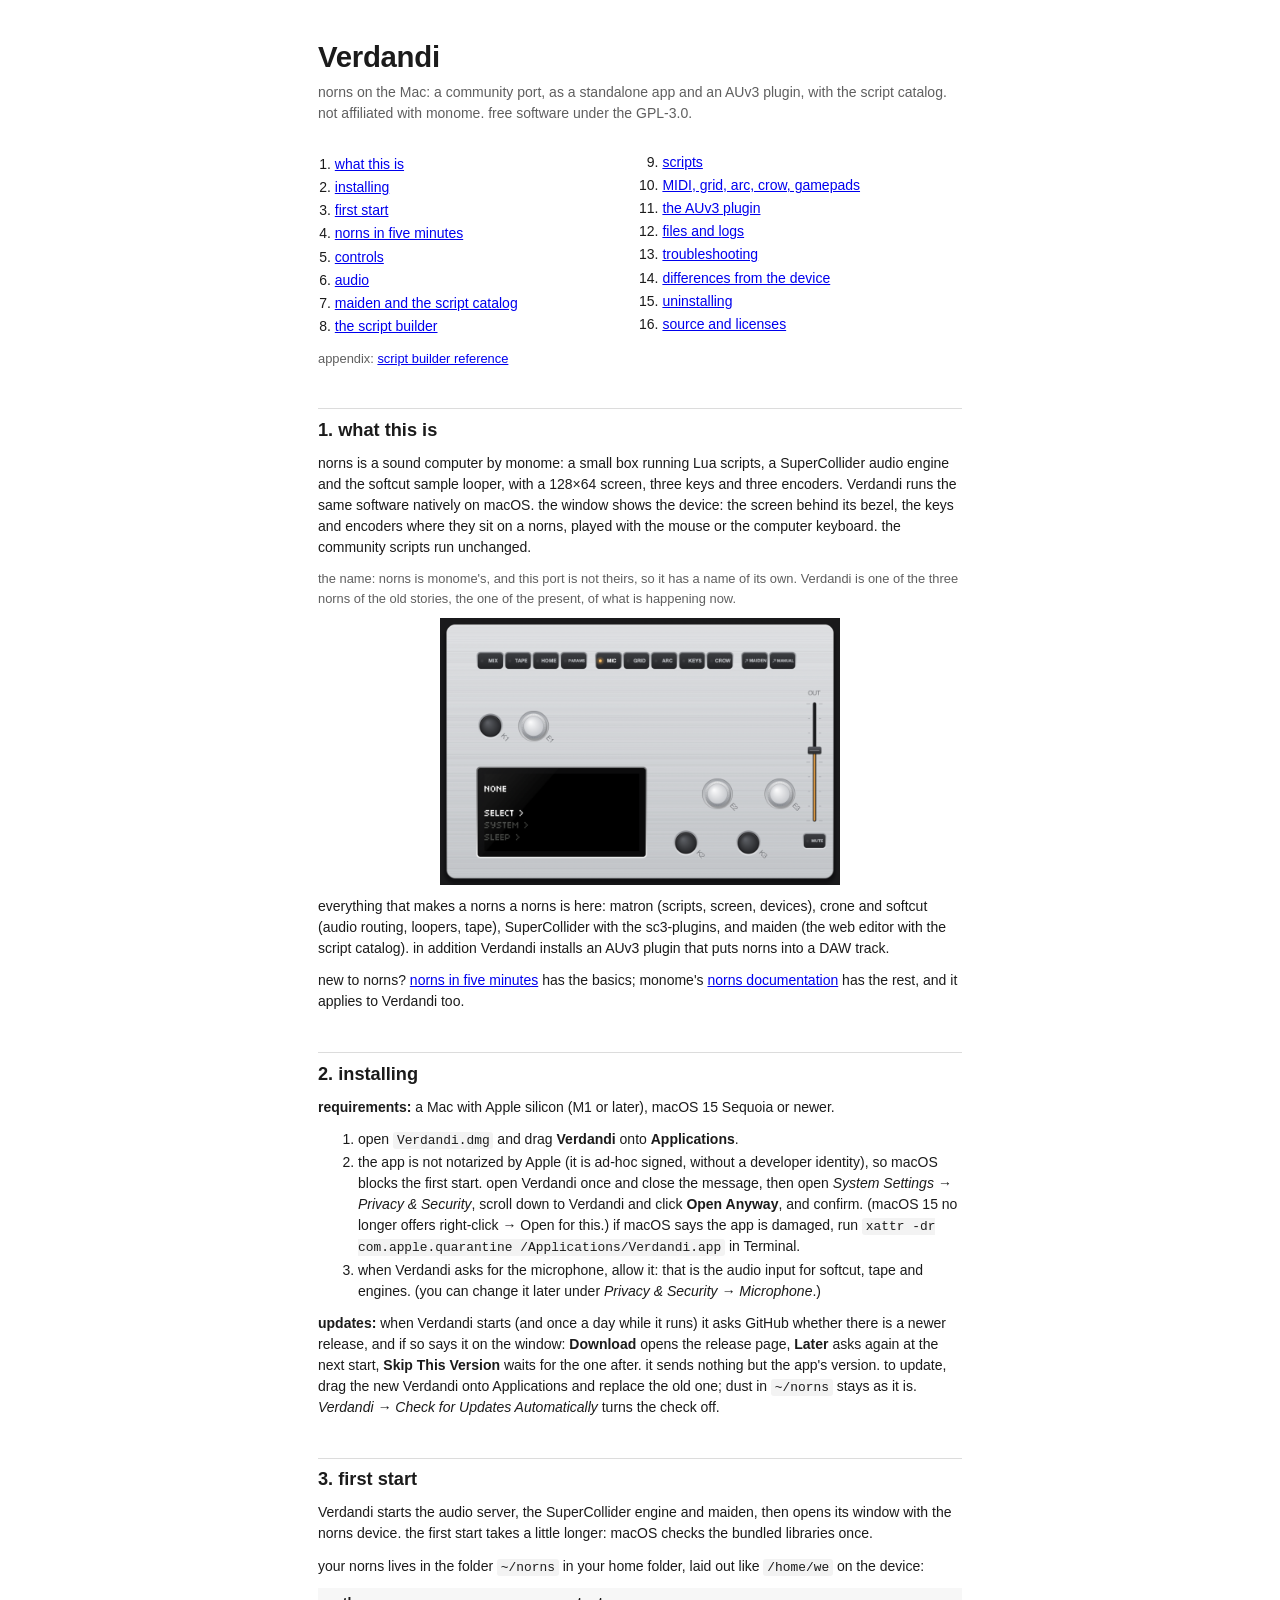
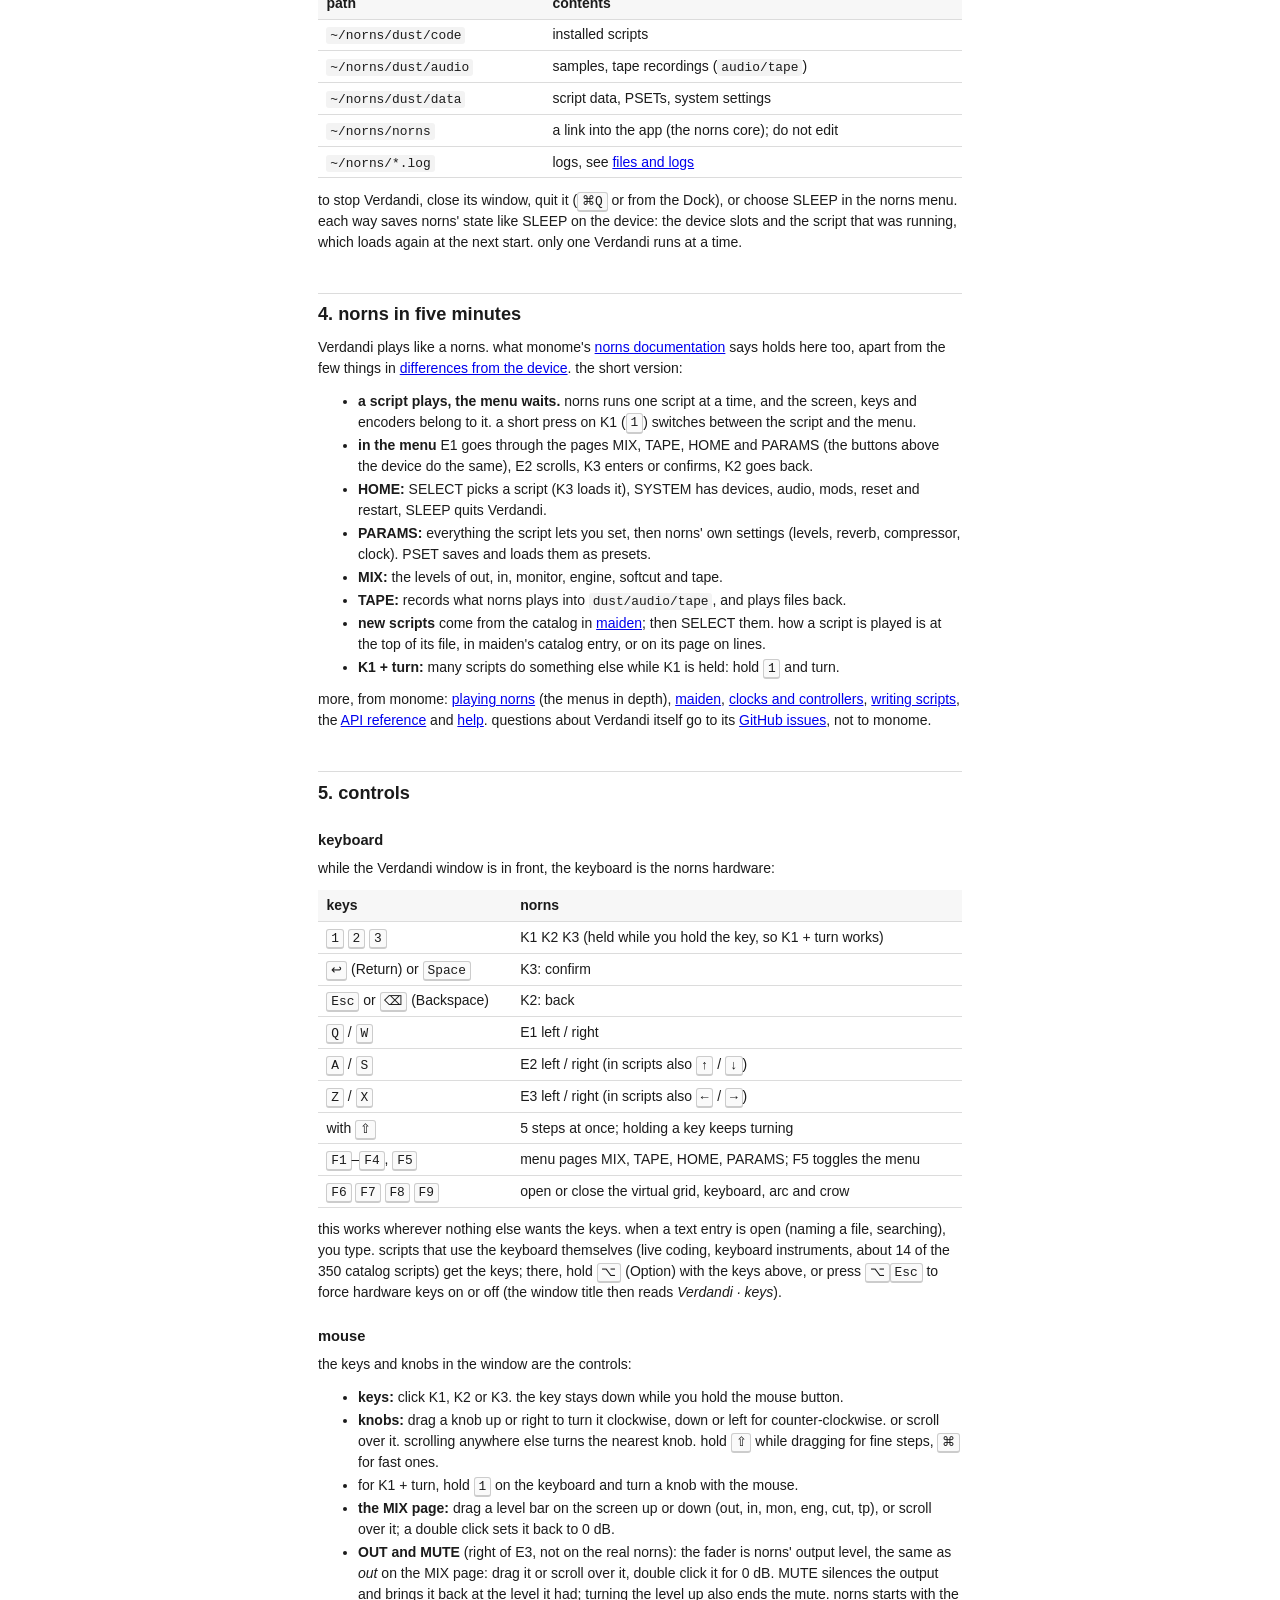
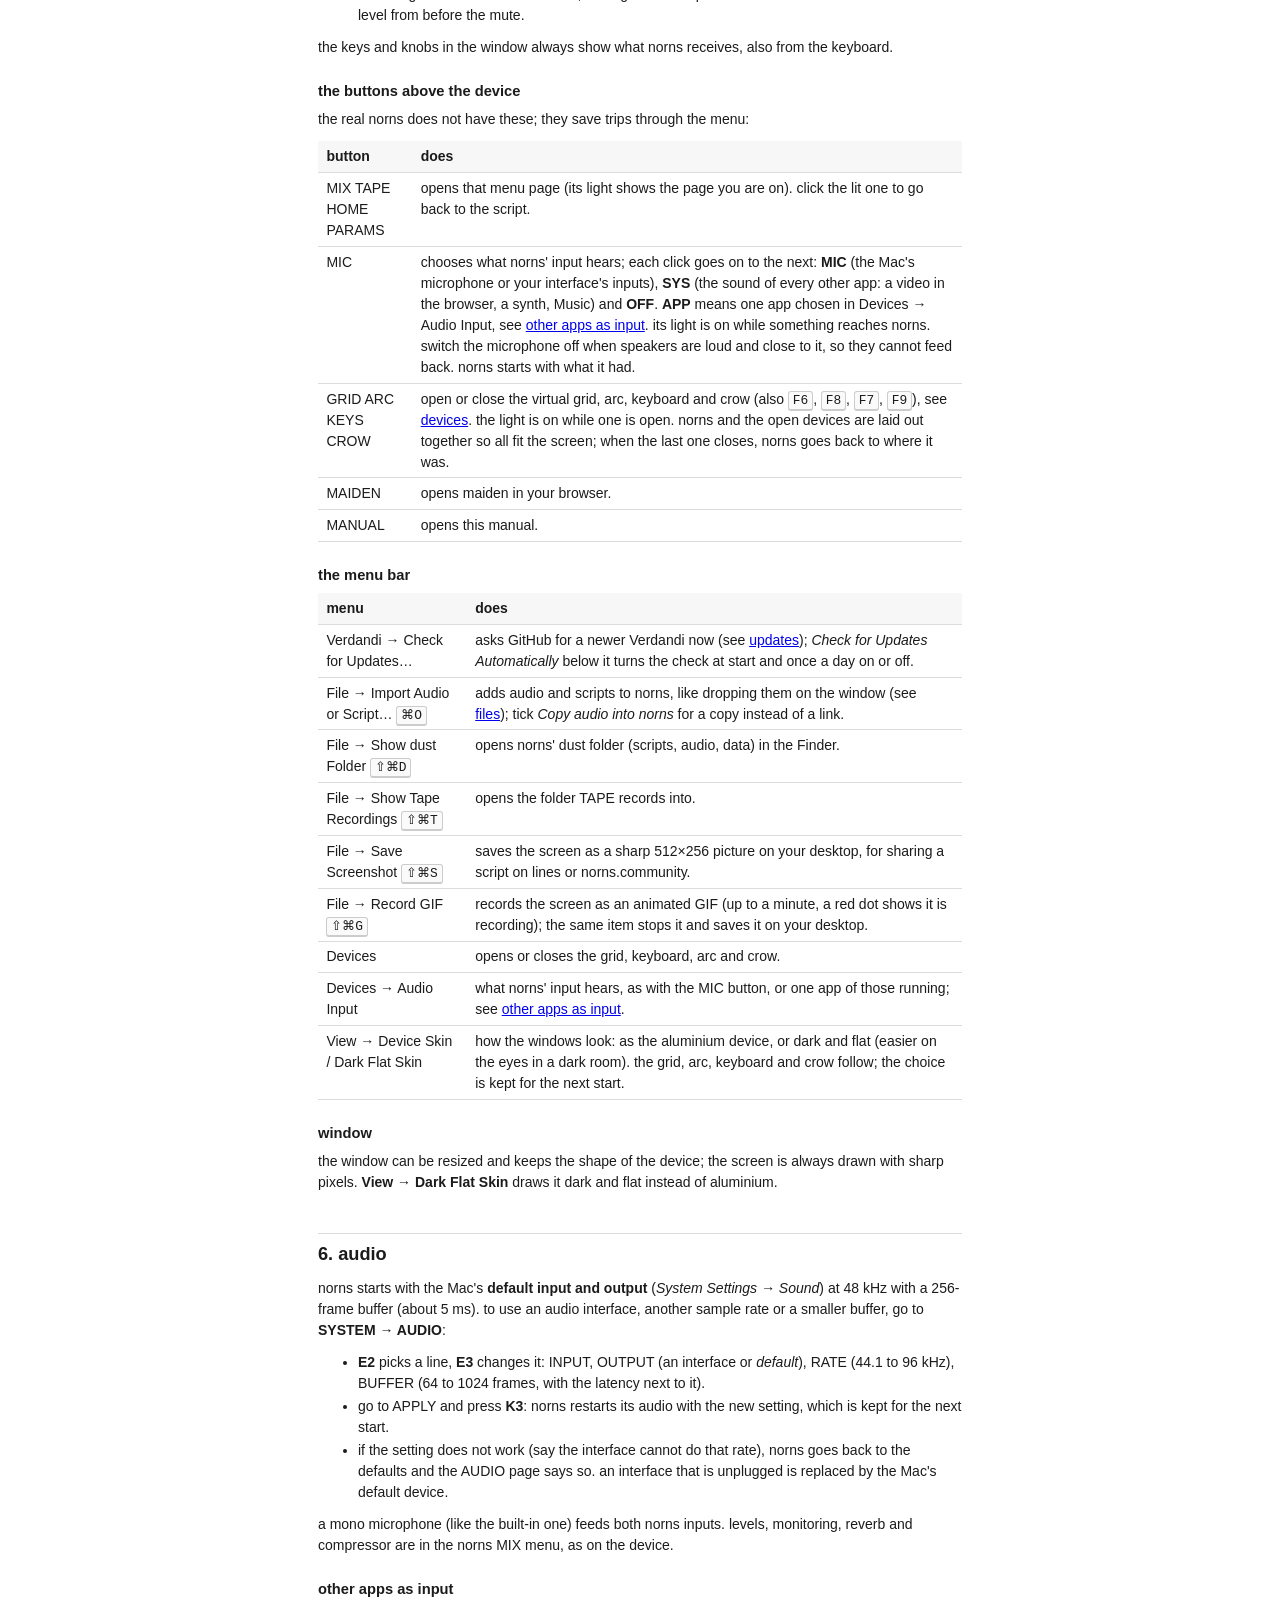
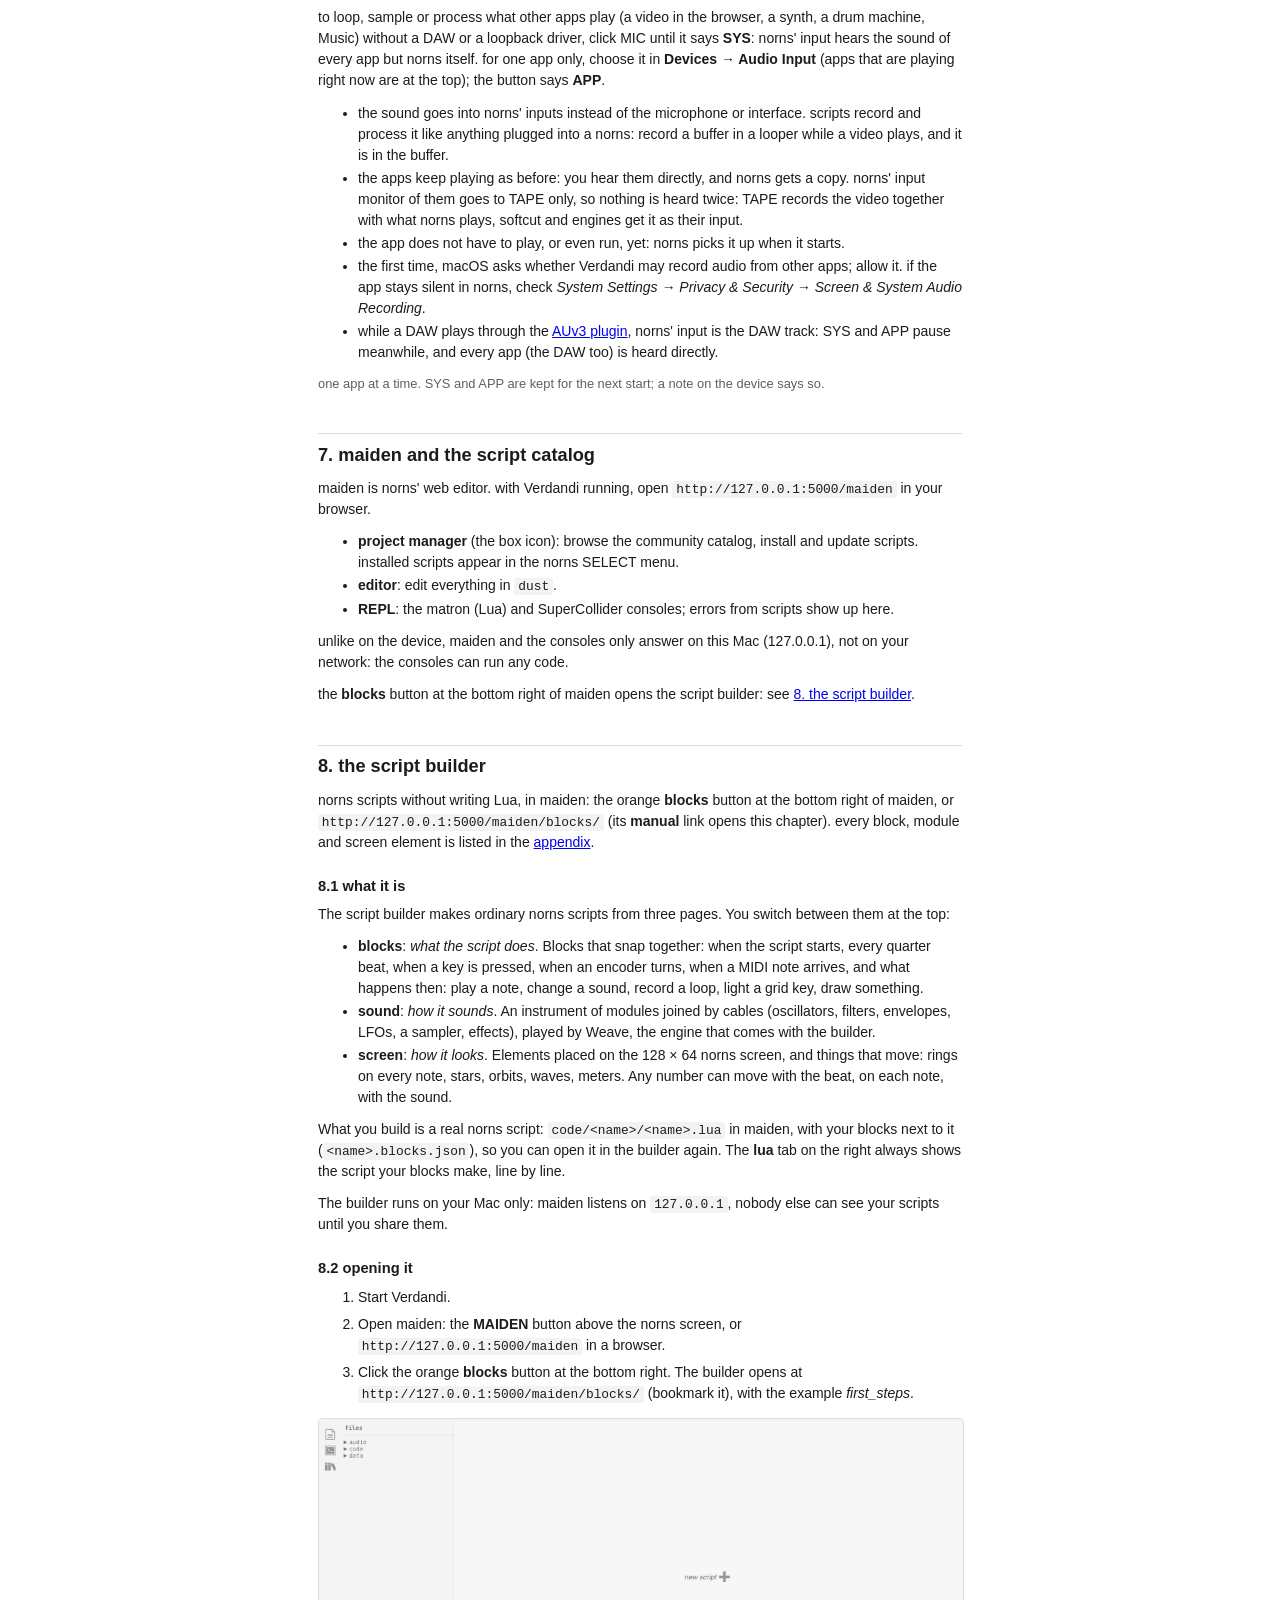
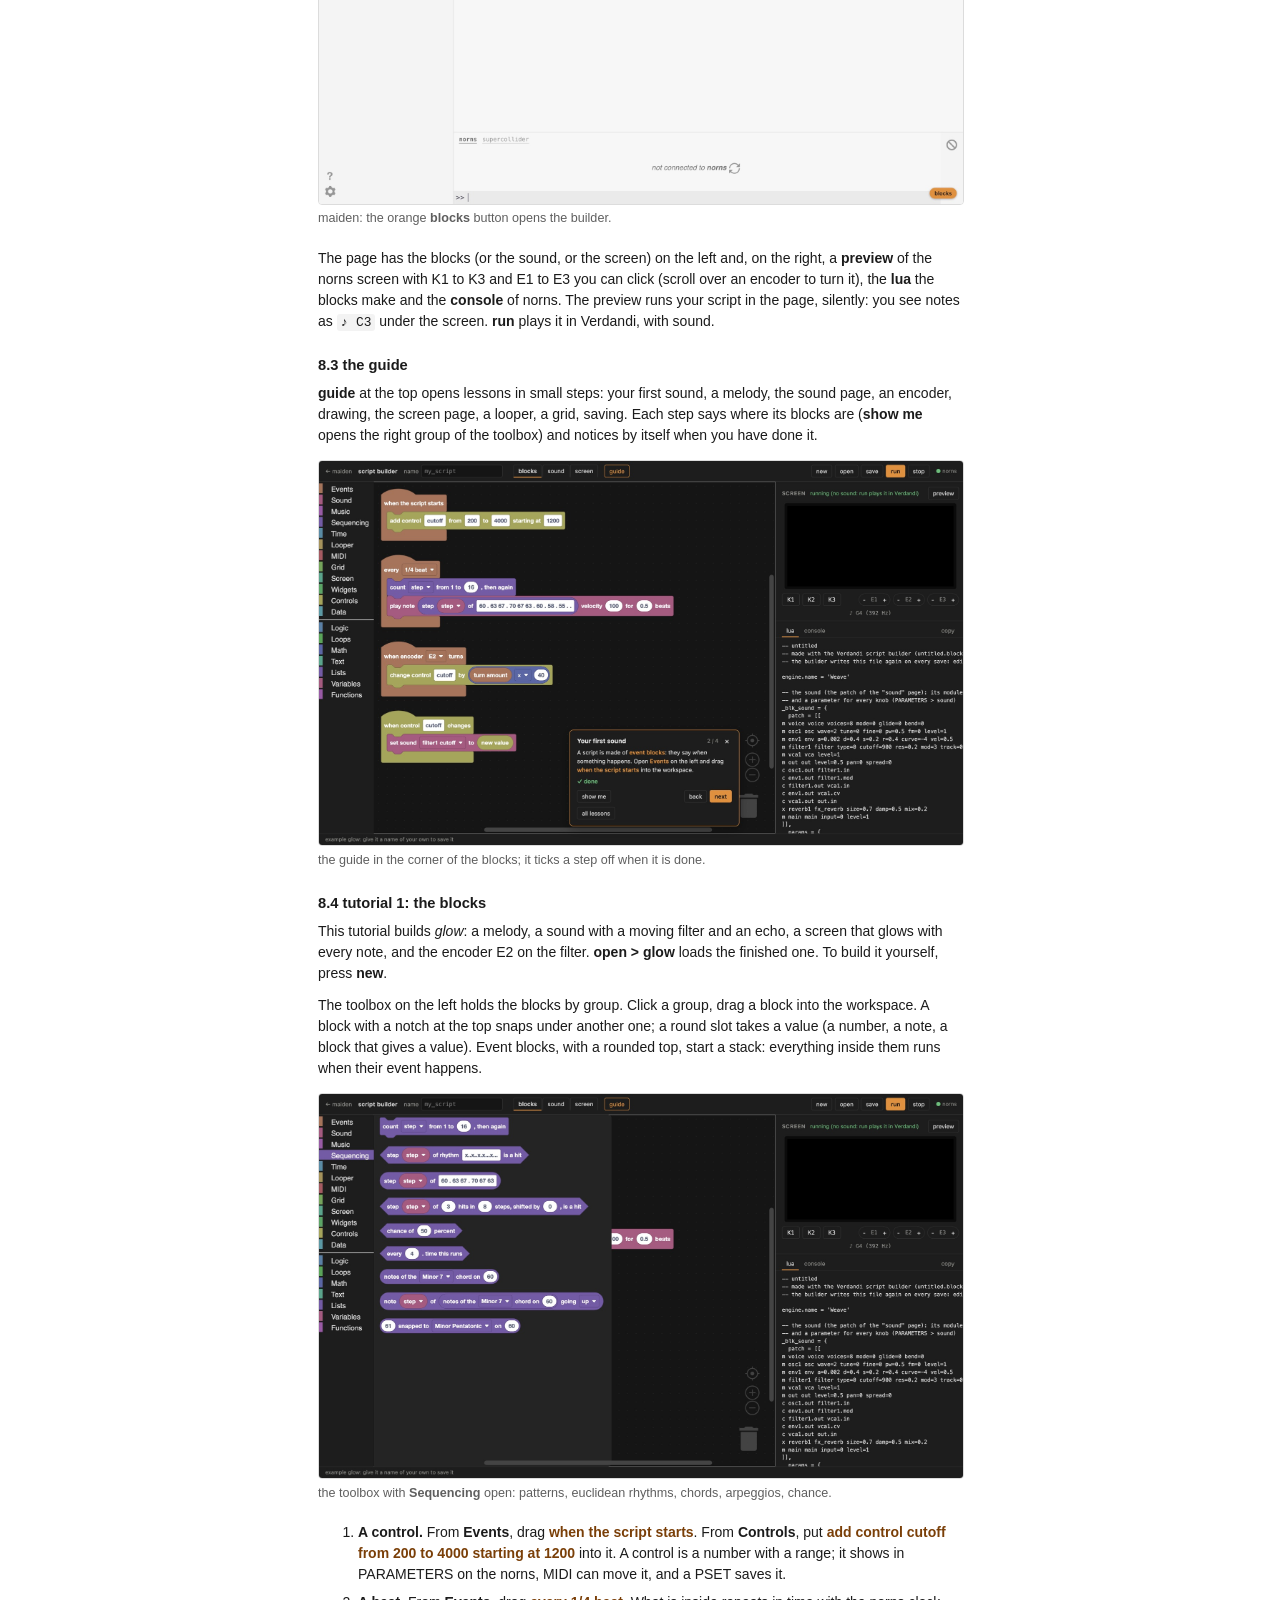
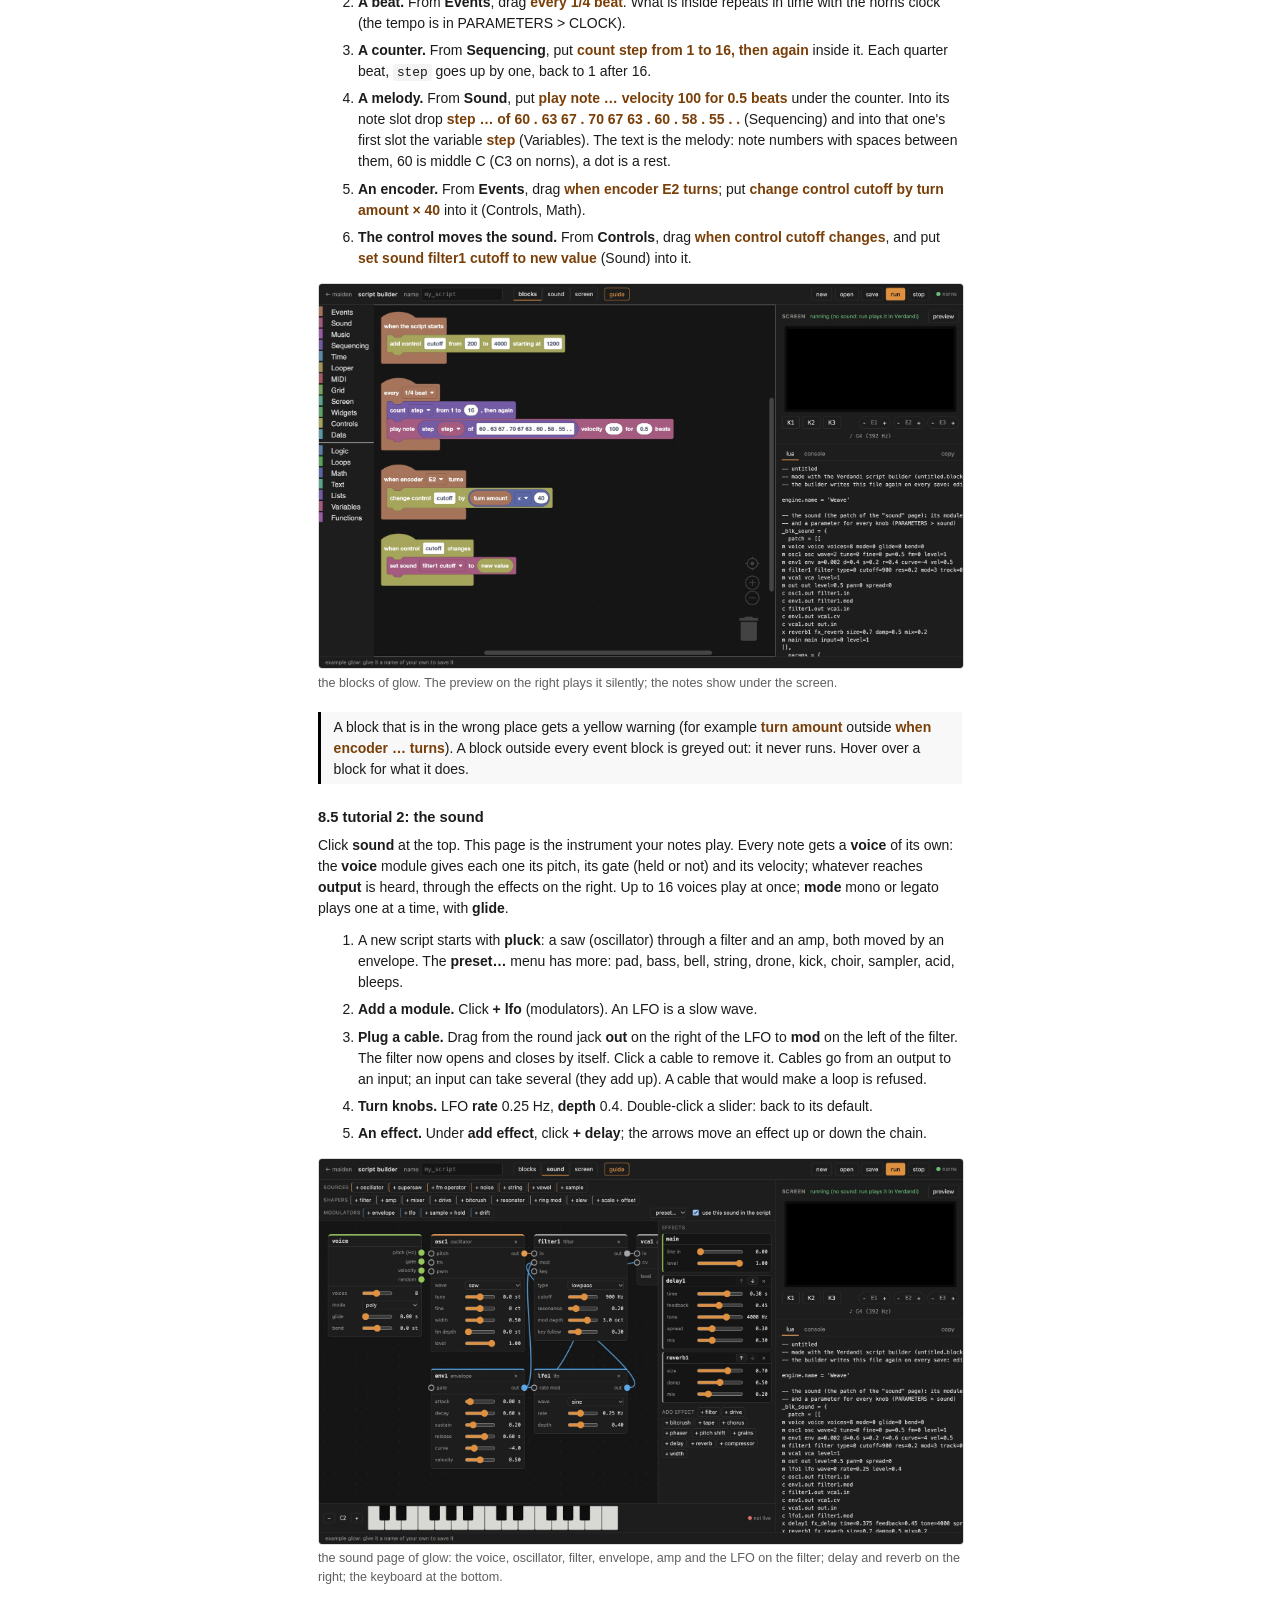
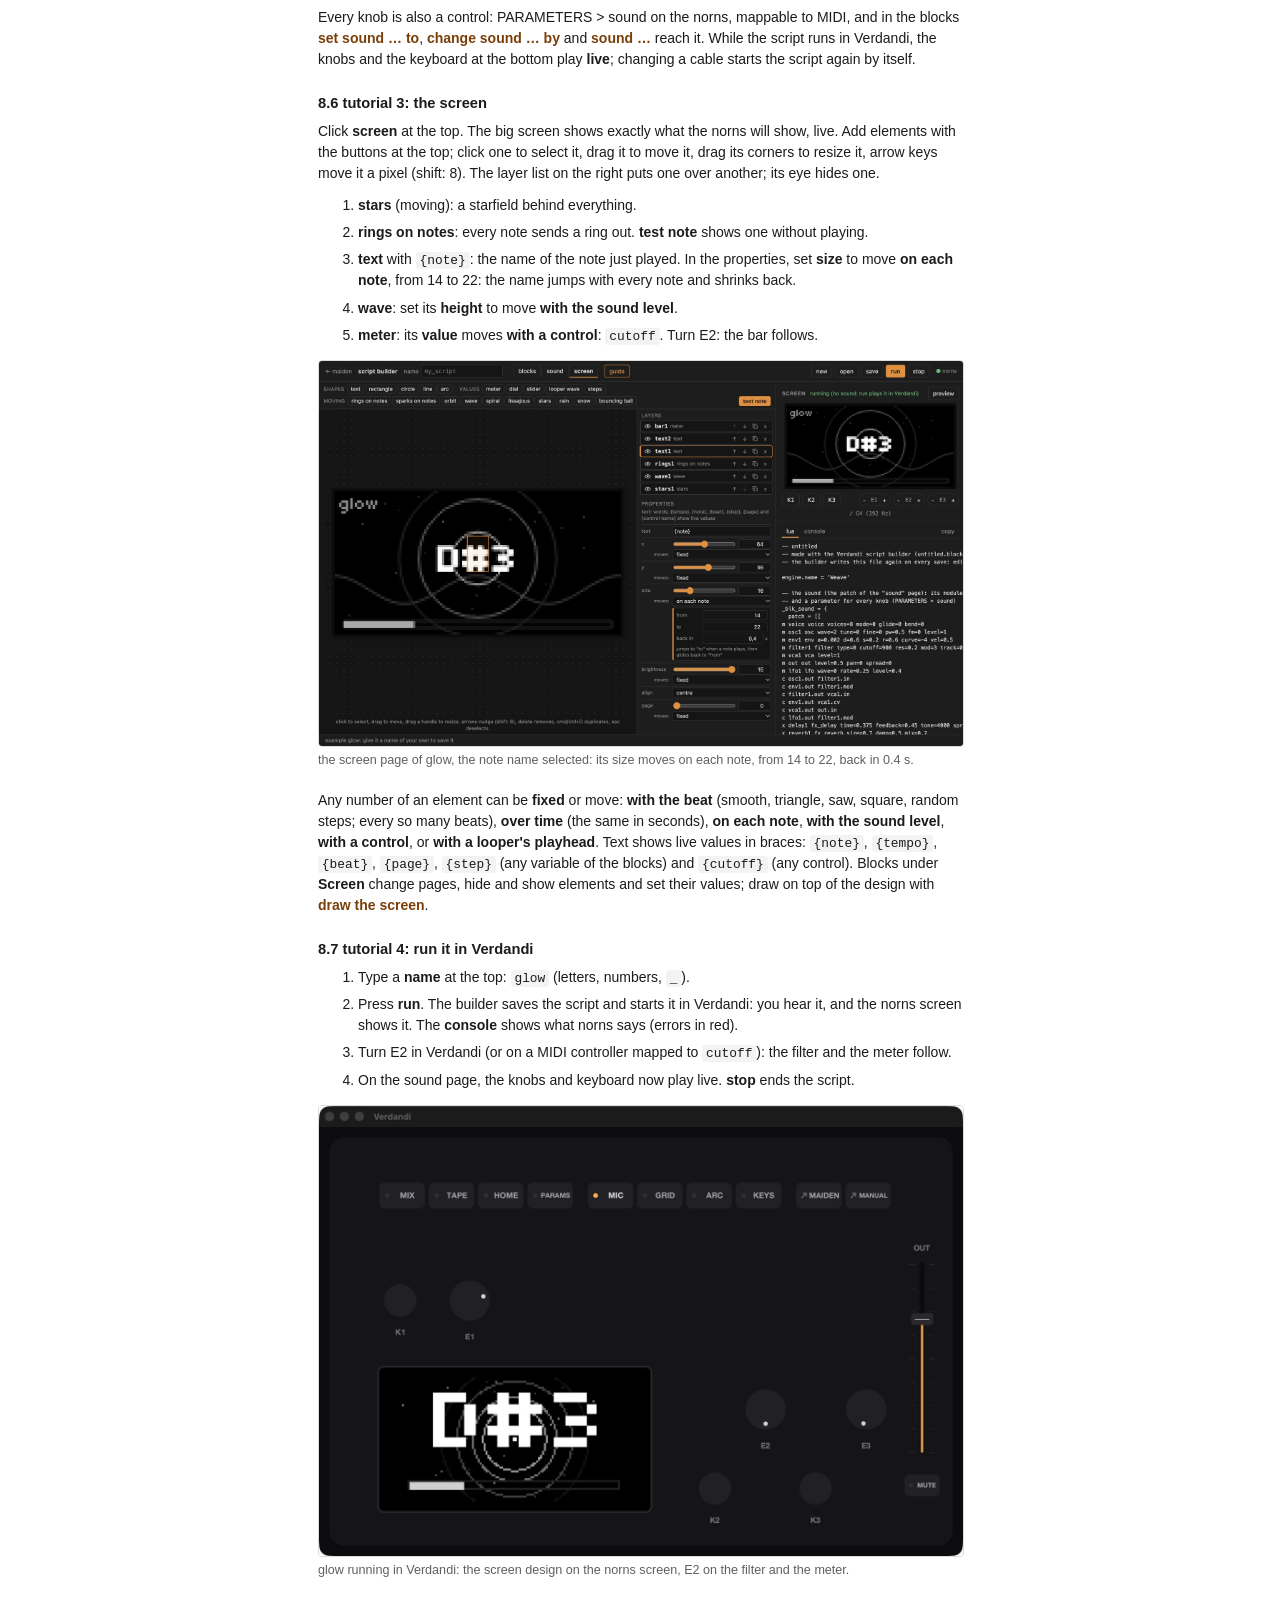
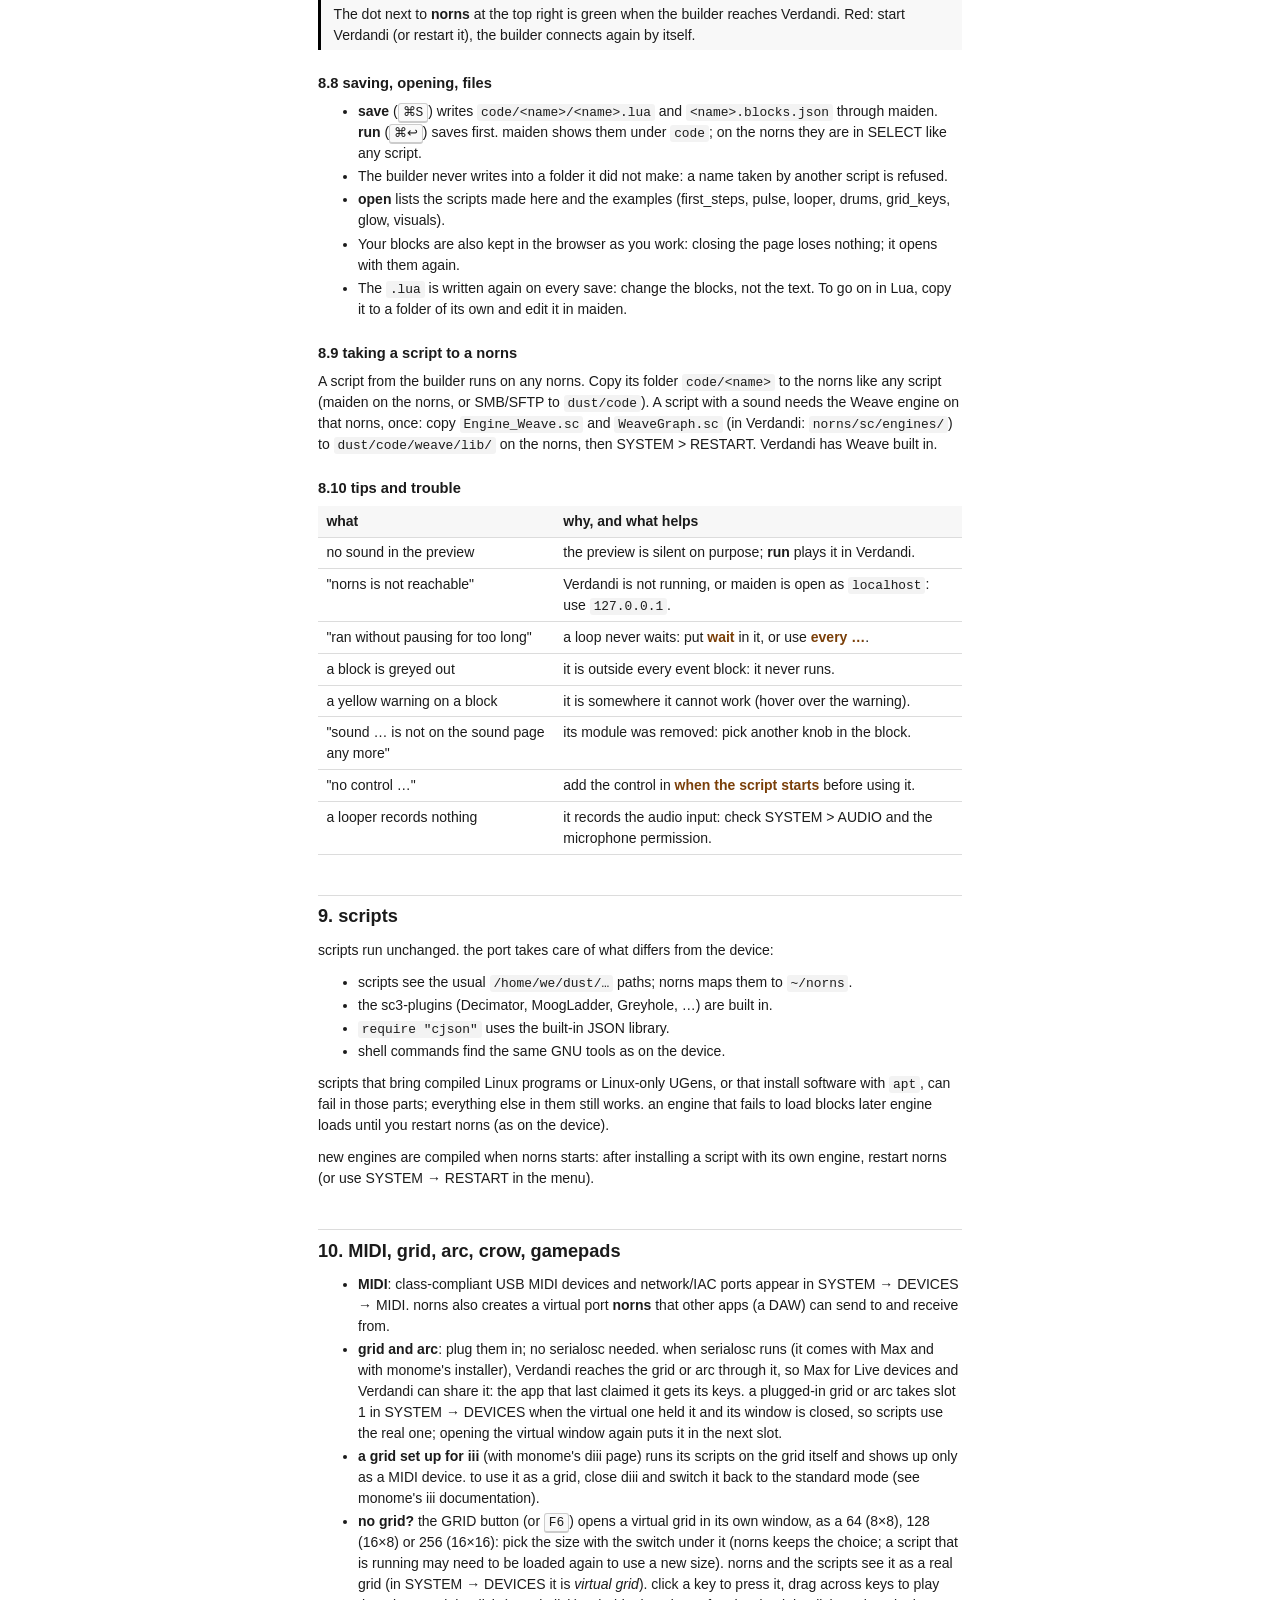
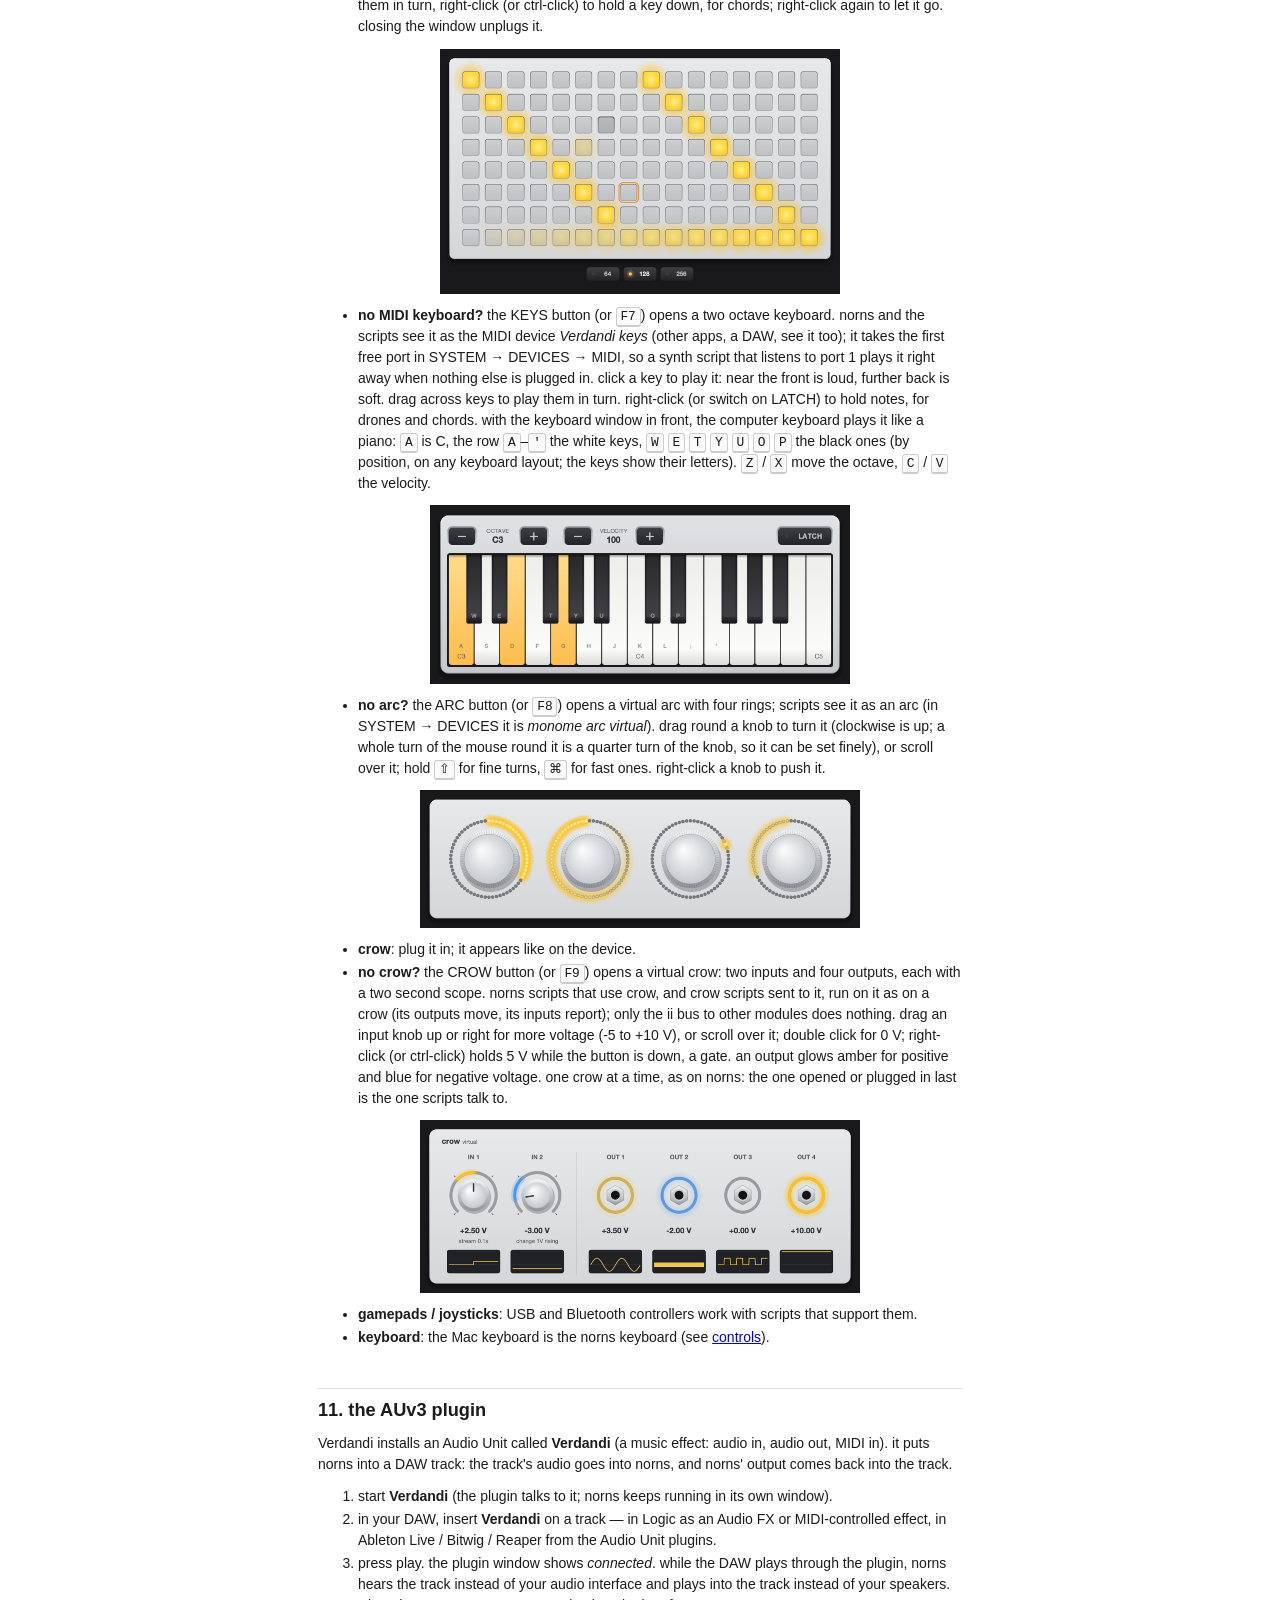
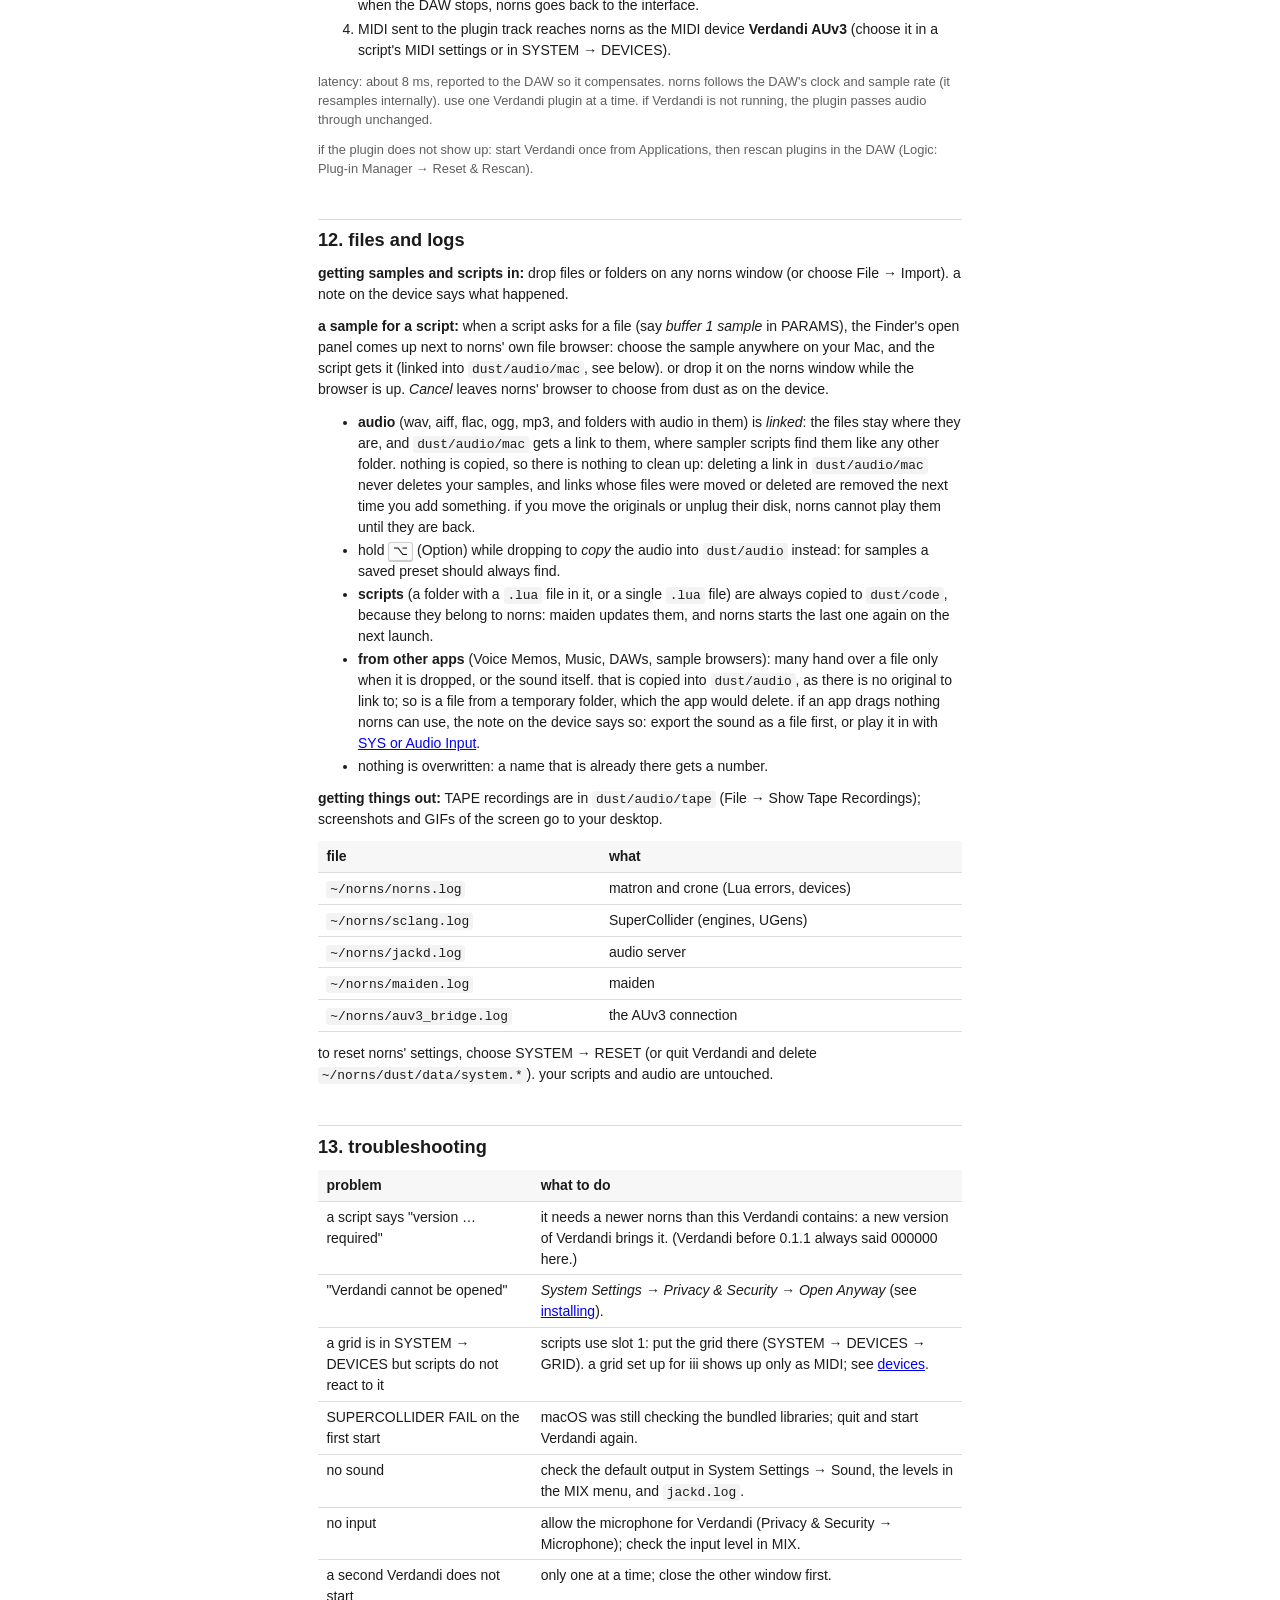
==== commit 71679f81: "manual: virtual crow, grid/arc with serialosc, slot 1, iii mode, state saved on quit The CROW button" ====
--- a/macos/manual/manual.html
+++ b/macos/manual/manual.html
@@ -69,7 +69,7 @@
 <p class="small">the name: norns is monome's, and this port is not theirs, so it has a name of its
 own. Verdandi is one of the three norns of the old stories, the one of the present, of what is
 happening now.</p>
-<p><img src="[data-uri]" alt="the norns window" style="width:100%;max-width:400px;display:block;margin:0.6em auto"></p>
+<p><img src="[data-uri]